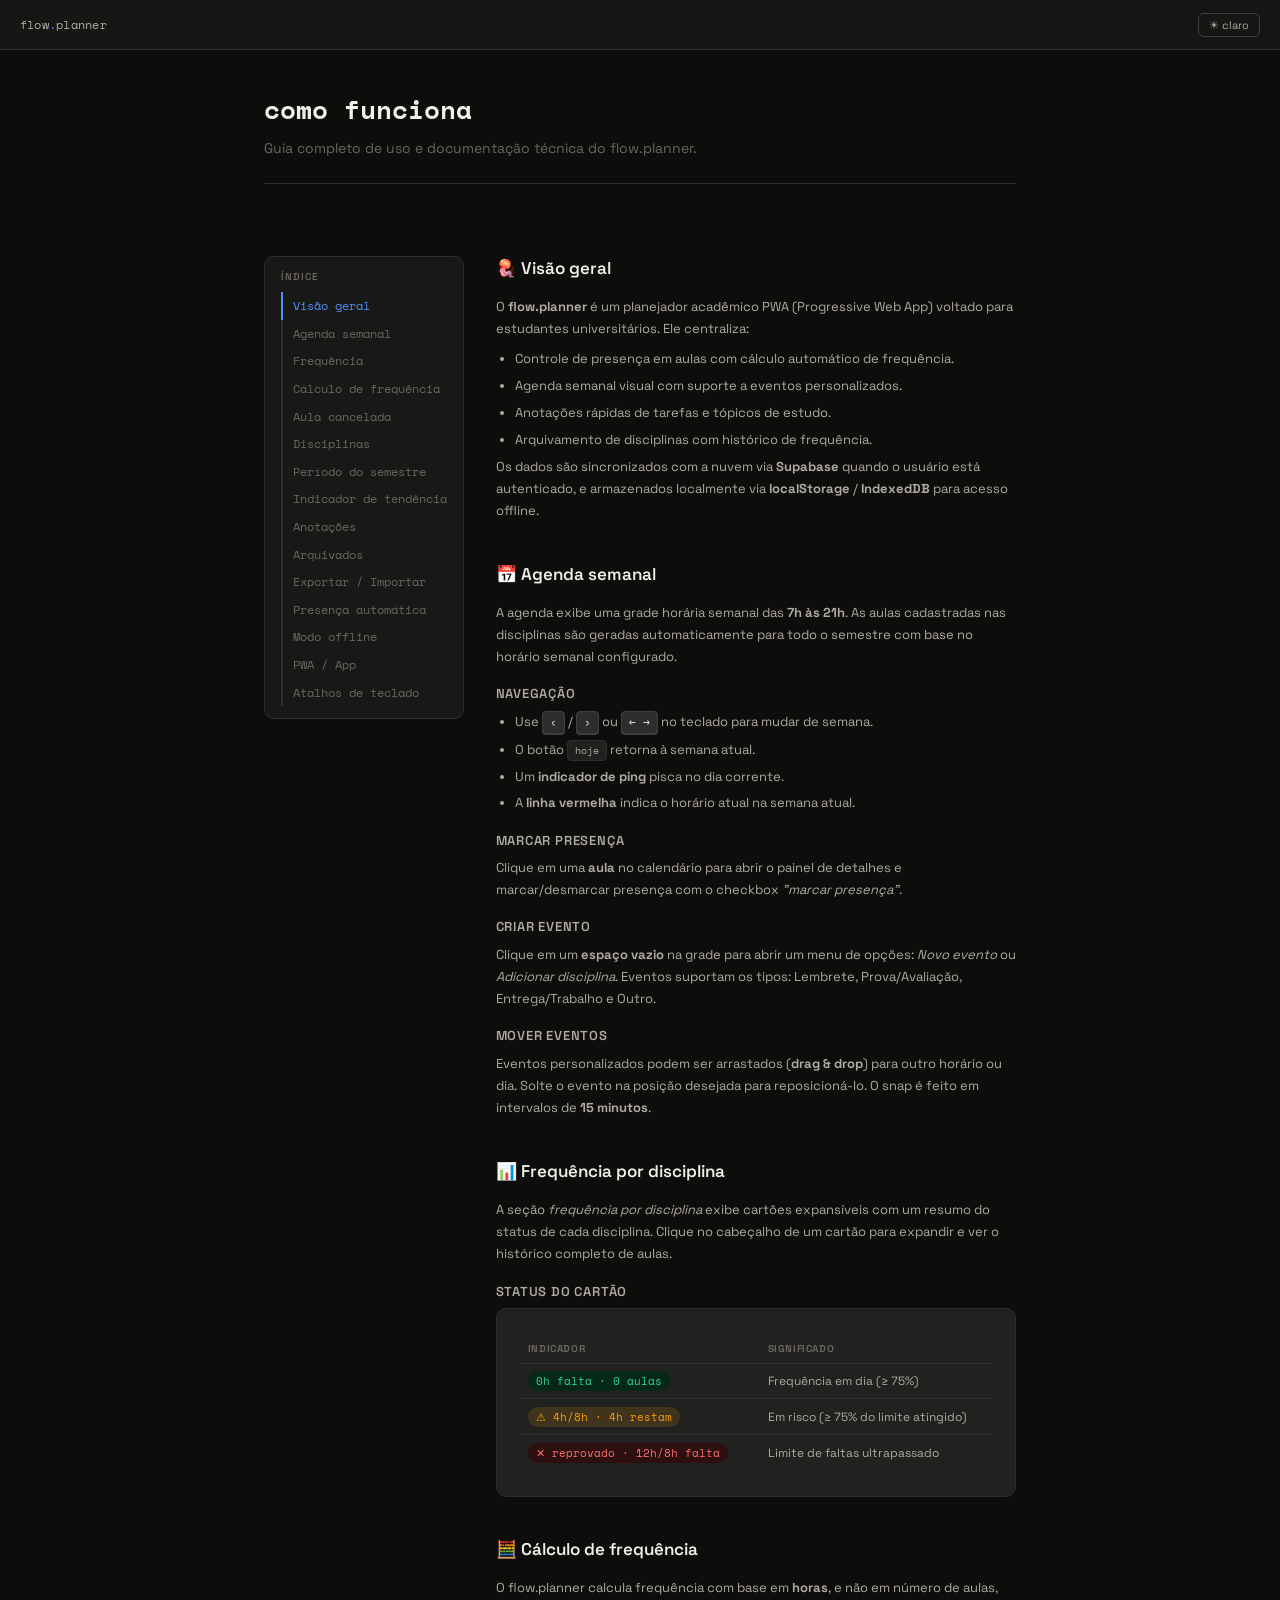
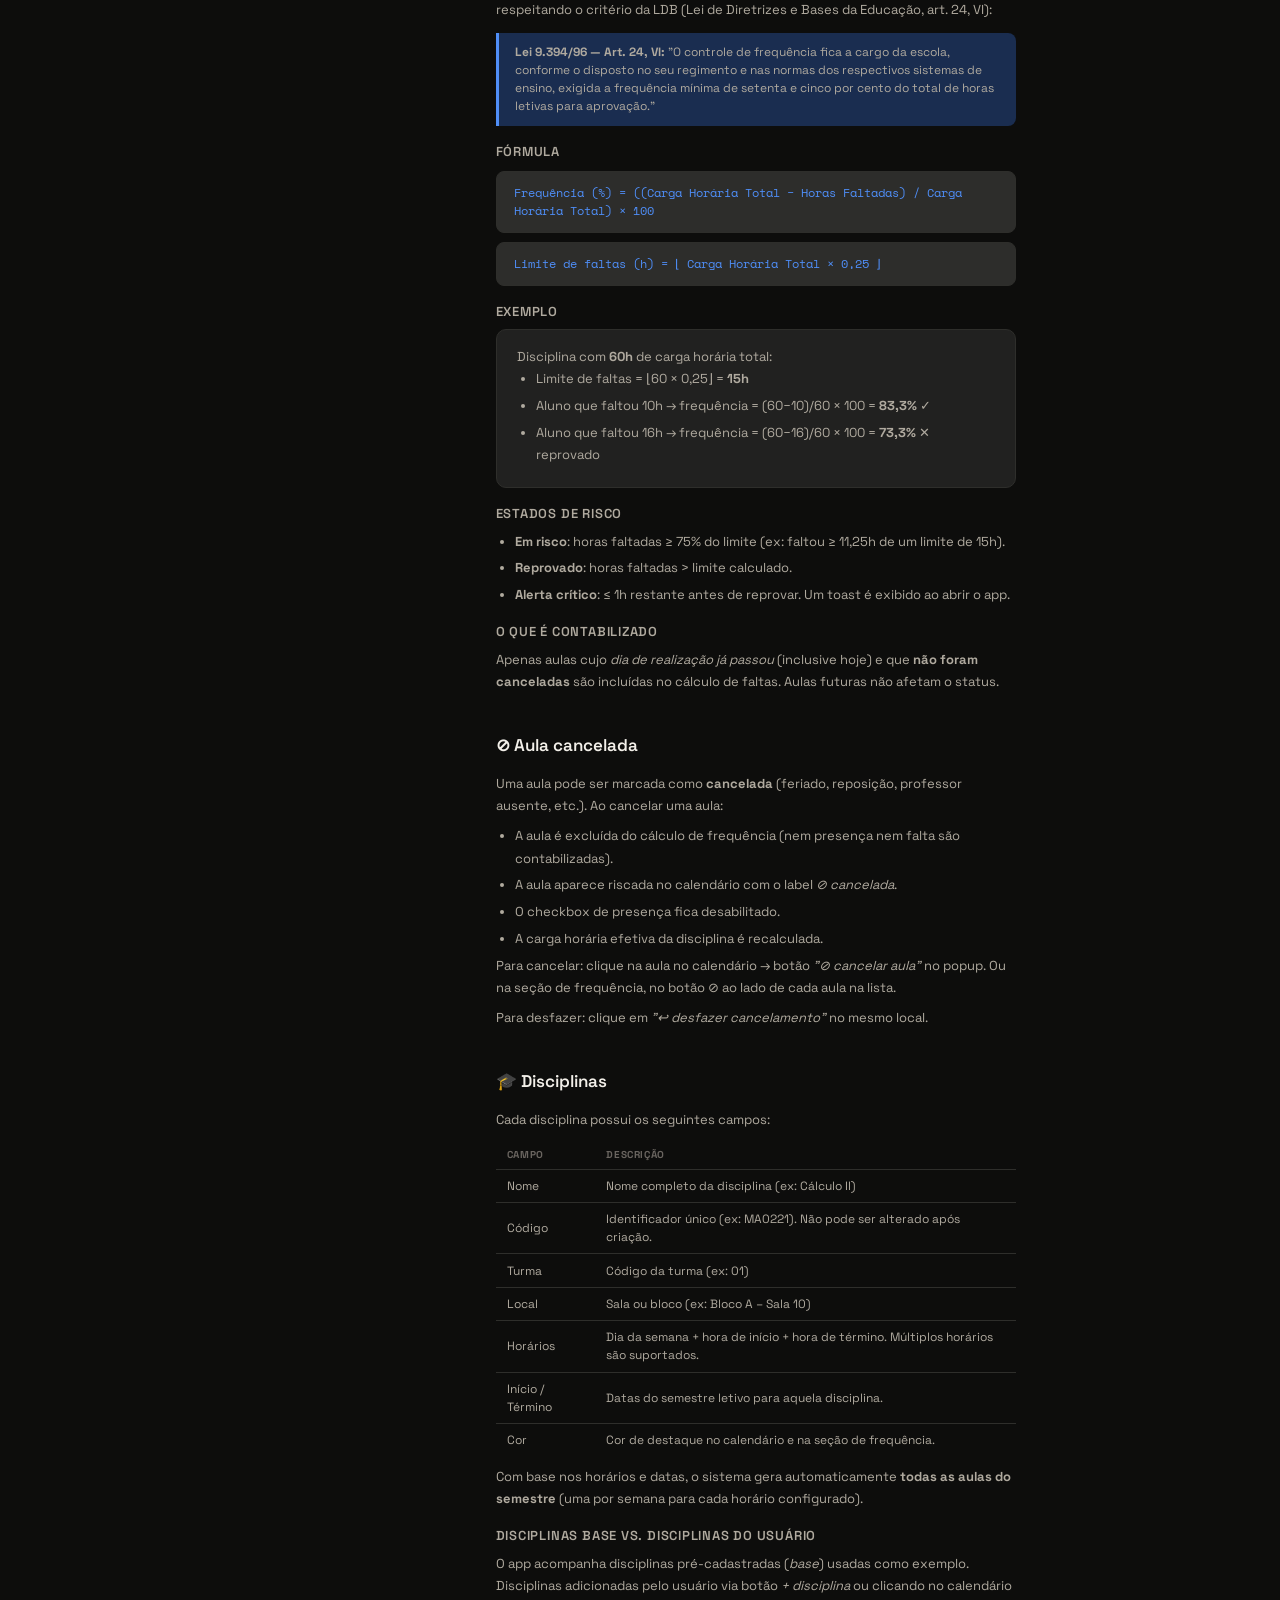
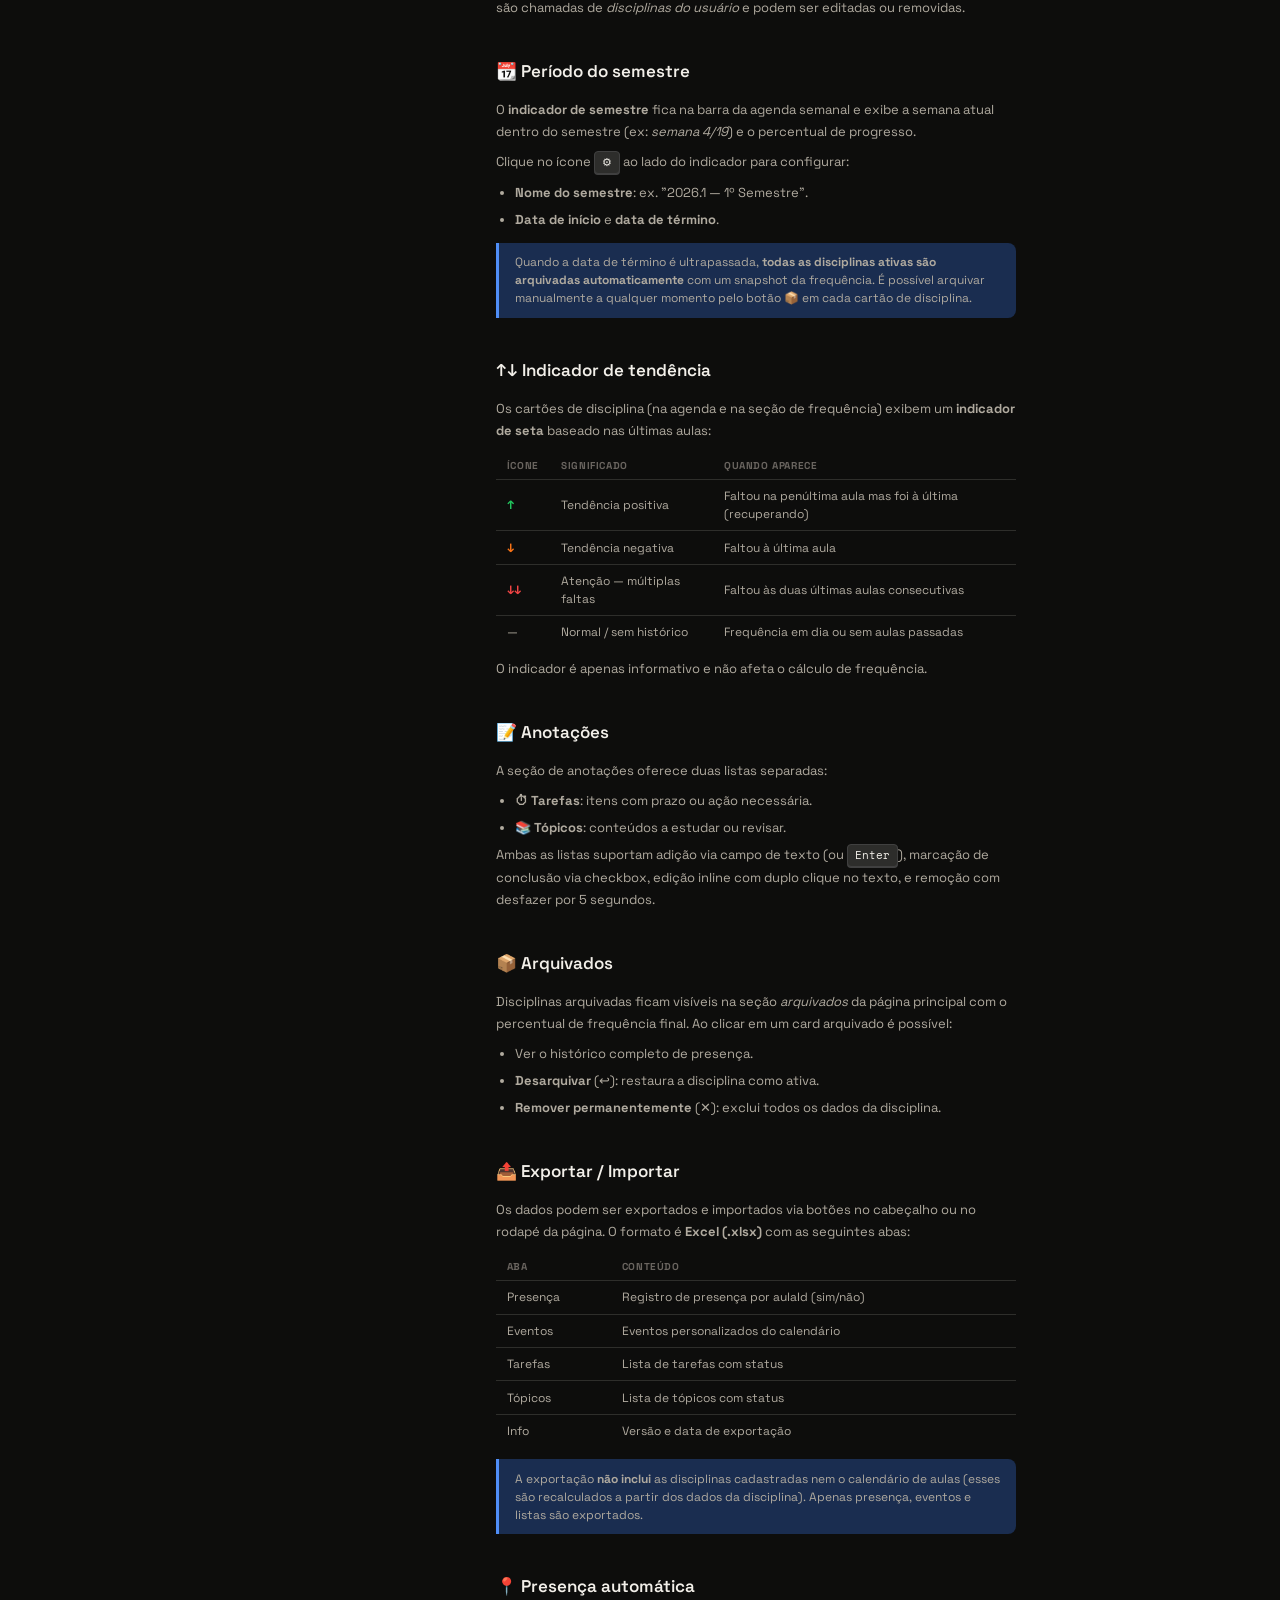
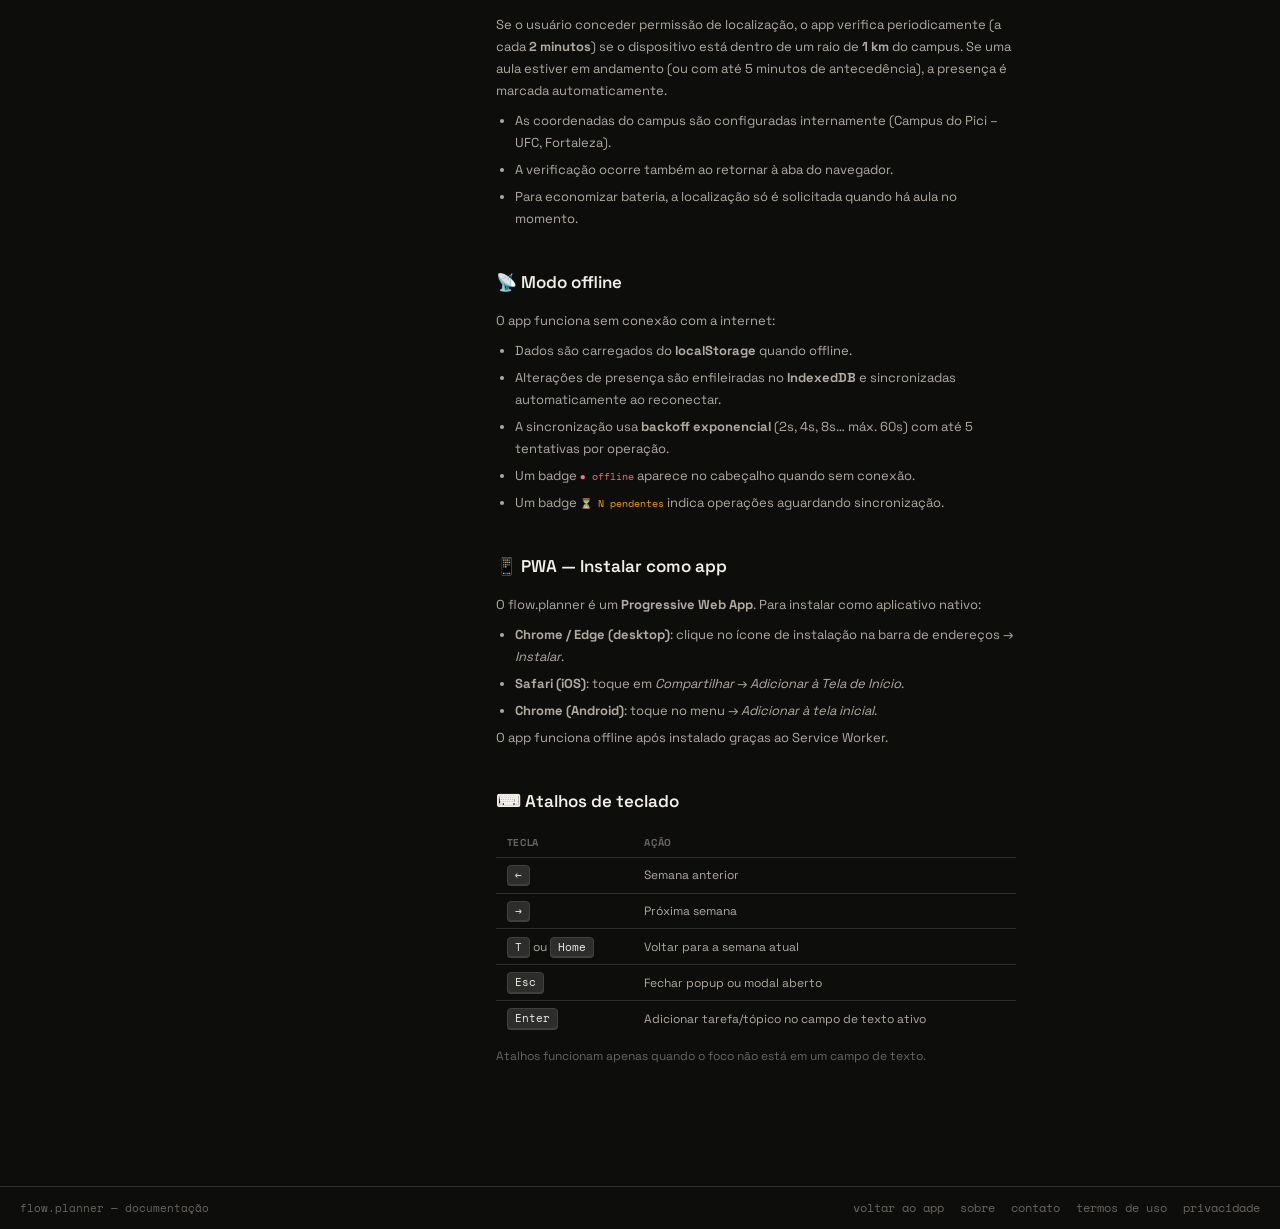
==== como-funciona.html @ 017809e6 "Implement items 1-11: deprecation fix, semester config, xlsx export, trend arrows, tooltips, smooth " ====
<!DOCTYPE html>
<html lang="pt-BR">
<head>
<meta charset="UTF-8">
<meta name="viewport" content="width=device-width, initial-scale=1.0">
<title>Como Funciona — flow.planner</title>
<link rel="icon" href="favicon.svg" type="image/svg+xml">
<link rel="icon" href="favicon.ico" type="image/x-icon">
<link rel="preconnect" href="https://fonts.googleapis.com">
<link rel="preconnect" href="https://fonts.gstatic.com" crossorigin>
<link href="https://fonts.googleapis.com/css2?family=Space+Grotesk:wght@300;400;500;600&family=Space+Mono:wght@400;700&display=swap" rel="stylesheet">
<link rel="stylesheet" href="style.css">
<style>
.doc-nav { position: sticky; top: 60px; background: var(--surface); border: 1px solid var(--border); border-radius: var(--r); padding: .75rem 1rem; font-size: 12px; min-width: 180px; height: fit-content; }
.doc-nav a { display: block; color: var(--text3); text-decoration: none; font-family: var(--mono); padding: .3rem 0; border-left: 2px solid var(--border); padding-left: .6rem; transition: color .15s, border-color .15s; }
.doc-nav a:hover, .doc-nav a.active { color: var(--accent); border-left-color: var(--accent); }
.doc-layout { display: flex; gap: 2rem; align-items: flex-start; }
.doc-content { flex: 1; min-width: 0; }
.doc-section { margin-bottom: 2.5rem; scroll-margin-top: 70px; }
.doc-section h2 { font-size: 17px; font-weight: 600; margin-bottom: .9rem; color: var(--text); display: flex; align-items: center; gap: .5rem; }
.doc-section h3 { font-size: 13px; font-weight: 600; margin: 1rem 0 .45rem; color: var(--text2); text-transform: uppercase; letter-spacing: .06em; }
.doc-section p, .doc-section li { font-size: 13px; color: var(--text2); line-height: 1.7; margin-bottom: .5rem; }
.doc-section ul, .doc-section ol { padding-left: 1.2rem; }
.doc-section li { margin-bottom: .3rem; }
.doc-card { background: var(--surface2); border: 1px solid var(--border); border-radius: var(--r); padding: 1rem 1.25rem; margin-bottom: 1rem; }
.doc-card p { margin-bottom: 0; }
.formula-box { background: var(--surface3); border: 1px solid var(--border); border-radius: 8px; padding: .75rem 1.1rem; font-family: var(--mono); font-size: 12px; color: var(--accent); margin: .6rem 0; }
.badge-ex { display: inline-flex; align-items: center; gap: .3rem; padding: 2px 8px; border-radius: 20px; font-family: var(--mono); font-size: 11px; font-weight: 500; }
.badge-safe   { background: var(--okb);   color: var(--ok); }
.badge-warn   { background: color-mix(in srgb, #f59e0b 15%, transparent); color: #f59e0b; }
.badge-danger { background: var(--warnb); color: var(--warn); }
.tag { display: inline-block; background: var(--surface2); border: 1px solid var(--border); border-radius: 4px; padding: 1px 7px; font-family: var(--mono); font-size: 10px; color: var(--text2); }
.kbd { display: inline-block; background: var(--surface3); border: 1px solid var(--border2); border-radius: 4px; padding: 1px 7px; font-family: var(--mono); font-size: 11px; color: var(--text); box-shadow: 0 1px 0 var(--border2); }
table.doc-table { width: 100%; border-collapse: collapse; font-size: 12px; margin: .6rem 0; }
.doc-table th { text-align: left; padding: .4rem .7rem; font-size: 10px; text-transform: uppercase; letter-spacing: .06em; color: var(--text3); border-bottom: 1px solid var(--border); }
.doc-table td { padding: .45rem .7rem; border-bottom: 1px solid var(--border); color: var(--text2); }
.doc-table tr:last-child td { border-bottom: none; }
.note-box { background: var(--accent-bg); border-left: 3px solid var(--accent); border-radius: 0 8px 8px 0; padding: .65rem 1rem; margin: .75rem 0; font-size: 12px; color: var(--text2); }
@media (max-width: 720px) { .doc-layout { flex-direction: column; } .doc-nav { position: static; width: 100%; } }
</style>
</head>
<body>
<header>
  <div style="display:flex;align-items:center">
    <a href="index.html" style="text-decoration:none"><span class="logo">flow<b>.</b>planner</span></a>
  </div>
  <div class="hright">
    <button class="hbtn" id="btnDark">☀ claro</button>
  </div>
</header>

<main class="page-wrap">
  <div class="page-hero">
    <h1>como funciona</h1>
    <p>Guia completo de uso e documentação técnica do flow.planner.</p>
  </div>

  <div class="doc-layout">
    <!-- Índice lateral -->
    <nav class="doc-nav">
      <div style="font-size:10px;text-transform:uppercase;letter-spacing:.1em;color:var(--text3);margin-bottom:.5rem;font-weight:600">Índice</div>
      <a href="#visao-geral">Visão geral</a>
      <a href="#agenda">Agenda semanal</a>
      <a href="#frequencia">Frequência</a>
      <a href="#calculo">Cálculo de frequência</a>
      <a href="#aula-cancelada">Aula cancelada</a>
      <a href="#disciplinas">Disciplinas</a>
      <a href="#semestre">Período do semestre</a>
      <a href="#tendencia">Indicador de tendência</a>
      <a href="#anotacoes">Anotações</a>
      <a href="#arquivos">Arquivados</a>
      <a href="#exportar">Exportar / Importar</a>
      <a href="#geolocalizacao">Presença automática</a>
      <a href="#offline">Modo offline</a>
      <a href="#pwa">PWA / App</a>
      <a href="#atalhos">Atalhos de teclado</a>
    </nav>

    <div class="doc-content">
      <!-- Visão geral -->
      <div class="doc-section" id="visao-geral">
        <h2>🪼 Visão geral</h2>
        <p>O <strong>flow.planner</strong> é um planejador acadêmico PWA (Progressive Web App) voltado para estudantes universitários. Ele centraliza:</p>
        <ul>
          <li>Controle de presença em aulas com cálculo automático de frequência.</li>
          <li>Agenda semanal visual com suporte a eventos personalizados.</li>
          <li>Anotações rápidas de tarefas e tópicos de estudo.</li>
          <li>Arquivamento de disciplinas com histórico de frequência.</li>
        </ul>
        <p>Os dados são sincronizados com a nuvem via <strong>Supabase</strong> quando o usuário está autenticado, e armazenados localmente via <strong>localStorage</strong> / <strong>IndexedDB</strong> para acesso offline.</p>
      </div>

      <!-- Agenda semanal -->
      <div class="doc-section" id="agenda">
        <h2>📅 Agenda semanal</h2>
        <p>A agenda exibe uma grade horária semanal das <strong>7h às 21h</strong>. As aulas cadastradas nas disciplinas são geradas automaticamente para todo o semestre com base no horário semanal configurado.</p>

        <h3>Navegação</h3>
        <ul>
          <li>Use <span class="kbd">‹</span> / <span class="kbd">›</span> ou <span class="kbd">← →</span> no teclado para mudar de semana.</li>
          <li>O botão <span class="tag">hoje</span> retorna à semana atual.</li>
          <li>Um <strong>indicador de ping</strong> pisca no dia corrente.</li>
          <li>A <strong>linha vermelha</strong> indica o horário atual na semana atual.</li>
        </ul>

        <h3>Marcar presença</h3>
        <p>Clique em uma <strong>aula</strong> no calendário para abrir o painel de detalhes e marcar/desmarcar presença com o checkbox <em>"marcar presença"</em>.</p>

        <h3>Criar evento</h3>
        <p>Clique em um <strong>espaço vazio</strong> na grade para abrir um menu de opções: <em>Novo evento</em> ou <em>Adicionar disciplina</em>. Eventos suportam os tipos: Lembrete, Prova/Avaliação, Entrega/Trabalho e Outro.</p>

        <h3>Mover eventos</h3>
        <p>Eventos personalizados podem ser arrastados (<strong>drag & drop</strong>) para outro horário ou dia. Solte o evento na posição desejada para reposicioná-lo. O snap é feito em intervalos de <strong>15 minutos</strong>.</p>
      </div>

      <!-- Frequência -->
      <div class="doc-section" id="frequencia">
        <h2>📊 Frequência por disciplina</h2>
        <p>A seção <em>frequência por disciplina</em> exibe cartões expansíveis com um resumo do status de cada disciplina. Clique no cabeçalho de um cartão para expandir e ver o histórico completo de aulas.</p>

        <h3>Status do cartão</h3>
        <div class="doc-card">
          <table class="doc-table">
            <tr><th>Indicador</th><th>Significado</th></tr>
            <tr><td><span class="badge-ex badge-safe">0h falta · 0 aulas</span></td><td>Frequência em dia (≥ 75%)</td></tr>
            <tr><td><span class="badge-ex badge-warn">⚠ 4h/8h · 4h restam</span></td><td>Em risco (≥ 75% do limite atingido)</td></tr>
            <tr><td><span class="badge-ex badge-danger">✕ reprovado · 12h/8h falta</span></td><td>Limite de faltas ultrapassado</td></tr>
          </table>
        </div>
      </div>

      <!-- Cálculo de frequência -->
      <div class="doc-section" id="calculo">
        <h2>🧮 Cálculo de frequência</h2>
        <p>O flow.planner calcula frequência com base em <strong>horas</strong>, e não em número de aulas, respeitando o critério da LDB (Lei de Diretrizes e Bases da Educação, art. 24, VI):</p>

        <div class="note-box">
          <strong>Lei 9.394/96 — Art. 24, VI:</strong> "O controle de frequência fica a cargo da escola, conforme o disposto no seu regimento e nas normas dos respectivos sistemas de ensino, exigida a frequência mínima de setenta e cinco por cento do total de horas letivas para aprovação."
        </div>

        <h3>Fórmula</h3>
        <div class="formula-box">
          Frequência (%) = ((Carga Horária Total − Horas Faltadas) / Carga Horária Total) × 100
        </div>
        <div class="formula-box">
          Limite de faltas (h) = ⌊ Carga Horária Total × 0,25 ⌋
        </div>

        <h3>Exemplo</h3>
        <div class="doc-card">
          <p>Disciplina com <strong>60h</strong> de carga horária total:</p>
          <ul>
            <li>Limite de faltas = ⌊60 × 0,25⌋ = <strong>15h</strong></li>
            <li>Aluno que faltou 10h → frequência = (60−10)/60 × 100 = <strong>83,3%</strong> ✓</li>
            <li>Aluno que faltou 16h → frequência = (60−16)/60 × 100 = <strong>73,3%</strong> ✕ reprovado</li>
          </ul>
        </div>

        <h3>Estados de risco</h3>
        <ul>
          <li><strong>Em risco</strong>: horas faltadas ≥ 75% do limite (ex: faltou ≥ 11,25h de um limite de 15h).</li>
          <li><strong>Reprovado</strong>: horas faltadas > limite calculado.</li>
          <li><strong>Alerta crítico</strong>: ≤ 1h restante antes de reprovar. Um toast é exibido ao abrir o app.</li>
        </ul>

        <h3>O que é contabilizado</h3>
        <p>Apenas aulas cujo <em>dia de realização já passou</em> (inclusive hoje) e que <strong>não foram canceladas</strong> são incluídas no cálculo de faltas. Aulas futuras não afetam o status.</p>
      </div>

      <!-- Aula cancelada -->
      <div class="doc-section" id="aula-cancelada">
        <h2>⊘ Aula cancelada</h2>
        <p>Uma aula pode ser marcada como <strong>cancelada</strong> (feriado, reposição, professor ausente, etc.). Ao cancelar uma aula:</p>
        <ul>
          <li>A aula é excluída do cálculo de frequência (nem presença nem falta são contabilizadas).</li>
          <li>A aula aparece riscada no calendário com o label <em>⊘ cancelada</em>.</li>
          <li>O checkbox de presença fica desabilitado.</li>
          <li>A carga horária efetiva da disciplina é recalculada.</li>
        </ul>
        <p>Para cancelar: clique na aula no calendário → botão <em>"⊘ cancelar aula"</em> no popup. Ou na seção de frequência, no botão ⊘ ao lado de cada aula na lista.</p>
        <p>Para desfazer: clique em <em>"↩ desfazer cancelamento"</em> no mesmo local.</p>
      </div>

      <!-- Disciplinas -->
      <div class="doc-section" id="disciplinas">
        <h2>🎓 Disciplinas</h2>
        <p>Cada disciplina possui os seguintes campos:</p>
        <table class="doc-table">
          <tr><th>Campo</th><th>Descrição</th></tr>
          <tr><td>Nome</td><td>Nome completo da disciplina (ex: Cálculo II)</td></tr>
          <tr><td>Código</td><td>Identificador único (ex: MA0221). Não pode ser alterado após criação.</td></tr>
          <tr><td>Turma</td><td>Código da turma (ex: 01)</td></tr>
          <tr><td>Local</td><td>Sala ou bloco (ex: Bloco A – Sala 10)</td></tr>
          <tr><td>Horários</td><td>Dia da semana + hora de início + hora de término. Múltiplos horários são suportados.</td></tr>
          <tr><td>Início / Término</td><td>Datas do semestre letivo para aquela disciplina.</td></tr>
          <tr><td>Cor</td><td>Cor de destaque no calendário e na seção de frequência.</td></tr>
        </table>
        <p>Com base nos horários e datas, o sistema gera automaticamente <strong>todas as aulas do semestre</strong> (uma por semana para cada horário configurado).</p>

        <h3>Disciplinas base vs. disciplinas do usuário</h3>
        <p>O app acompanha disciplinas pré-cadastradas (<em>base</em>) usadas como exemplo. Disciplinas adicionadas pelo usuário via botão <em>+ disciplina</em> ou clicando no calendário são chamadas de <em>disciplinas do usuário</em> e podem ser editadas ou removidas.</p>
      </div>

      <!-- Semestre -->
      <div class="doc-section" id="semestre">
        <h2>📆 Período do semestre</h2>
        <p>O <strong>indicador de semestre</strong> fica na barra da agenda semanal e exibe a semana atual dentro do semestre (ex: <em>semana 4/19</em>) e o percentual de progresso.</p>
        <p>Clique no ícone <span class="kbd">⚙</span> ao lado do indicador para configurar:</p>
        <ul>
          <li><strong>Nome do semestre</strong>: ex. "2026.1 — 1º Semestre".</li>
          <li><strong>Data de início</strong> e <strong>data de término</strong>.</li>
        </ul>
        <div class="note-box">
          Quando a data de término é ultrapassada, <strong>todas as disciplinas ativas são arquivadas automaticamente</strong> com um snapshot da frequência. É possível arquivar manualmente a qualquer momento pelo botão 📦 em cada cartão de disciplina.
        </div>
      </div>

      <!-- Tendência -->
      <div class="doc-section" id="tendencia">
        <h2>↑↓ Indicador de tendência</h2>
        <p>Os cartões de disciplina (na agenda e na seção de frequência) exibem um <strong>indicador de seta</strong> baseado nas últimas aulas:</p>
        <table class="doc-table">
          <tr><th>Ícone</th><th>Significado</th><th>Quando aparece</th></tr>
          <tr><td><span style="color:#22c55e;font-weight:bold">↑</span></td><td>Tendência positiva</td><td>Faltou na penúltima aula mas foi à última (recuperando)</td></tr>
          <tr><td><span style="color:#f97316;font-weight:bold">↓</span></td><td>Tendência negativa</td><td>Faltou à última aula</td></tr>
          <tr><td><span style="color:#ef4444;font-weight:bold">↓↓</span></td><td>Atenção — múltiplas faltas</td><td>Faltou às duas últimas aulas consecutivas</td></tr>
          <tr><td>—</td><td>Normal / sem histórico</td><td>Frequência em dia ou sem aulas passadas</td></tr>
        </table>
        <p>O indicador é apenas informativo e não afeta o cálculo de frequência.</p>
      </div>

      <!-- Anotações -->
      <div class="doc-section" id="anotacoes">
        <h2>📝 Anotações</h2>
        <p>A seção de anotações oferece duas listas separadas:</p>
        <ul>
          <li><strong>⏱ Tarefas</strong>: itens com prazo ou ação necessária.</li>
          <li><strong>📚 Tópicos</strong>: conteúdos a estudar ou revisar.</li>
        </ul>
        <p>Ambas as listas suportam adição via campo de texto (ou <span class="kbd">Enter</span>), marcação de conclusão via checkbox, edição inline com duplo clique no texto, e remoção com desfazer por 5 segundos.</p>
      </div>

      <!-- Arquivados -->
      <div class="doc-section" id="arquivos">
        <h2>📦 Arquivados</h2>
        <p>Disciplinas arquivadas ficam visíveis na seção <em>arquivados</em> da página principal com o percentual de frequência final. Ao clicar em um card arquivado é possível:</p>
        <ul>
          <li>Ver o histórico completo de presença.</li>
          <li><strong>Desarquivar</strong> (↩): restaura a disciplina como ativa.</li>
          <li><strong>Remover permanentemente</strong> (✕): exclui todos os dados da disciplina.</li>
        </ul>
      </div>

      <!-- Exportar / Importar -->
      <div class="doc-section" id="exportar">
        <h2>📤 Exportar / Importar</h2>
        <p>Os dados podem ser exportados e importados via botões no cabeçalho ou no rodapé da página. O formato é <strong>Excel (.xlsx)</strong> com as seguintes abas:</p>
        <table class="doc-table">
          <tr><th>Aba</th><th>Conteúdo</th></tr>
          <tr><td>Presença</td><td>Registro de presença por aulaId (sim/não)</td></tr>
          <tr><td>Eventos</td><td>Eventos personalizados do calendário</td></tr>
          <tr><td>Tarefas</td><td>Lista de tarefas com status</td></tr>
          <tr><td>Tópicos</td><td>Lista de tópicos com status</td></tr>
          <tr><td>Info</td><td>Versão e data de exportação</td></tr>
        </table>
        <div class="note-box">
          A exportação <strong>não inclui</strong> as disciplinas cadastradas nem o calendário de aulas (esses são recalculados a partir dos dados da disciplina). Apenas presença, eventos e listas são exportados.
        </div>
      </div>

      <!-- Geolocalização -->
      <div class="doc-section" id="geolocalizacao">
        <h2>📍 Presença automática</h2>
        <p>Se o usuário conceder permissão de localização, o app verifica periodicamente (a cada <strong>2 minutos</strong>) se o dispositivo está dentro de um raio de <strong>1 km</strong> do campus. Se uma aula estiver em andamento (ou com até 5 minutos de antecedência), a presença é marcada automaticamente.</p>
        <ul>
          <li>As coordenadas do campus são configuradas internamente (Campus do Pici – UFC, Fortaleza).</li>
          <li>A verificação ocorre também ao retornar à aba do navegador.</li>
          <li>Para economizar bateria, a localização só é solicitada quando há aula no momento.</li>
        </ul>
      </div>

      <!-- Offline -->
      <div class="doc-section" id="offline">
        <h2>📡 Modo offline</h2>
        <p>O app funciona sem conexão com a internet:</p>
        <ul>
          <li>Dados são carregados do <strong>localStorage</strong> quando offline.</li>
          <li>Alterações de presença são enfileiradas no <strong>IndexedDB</strong> e sincronizadas automaticamente ao reconectar.</li>
          <li>A sincronização usa <strong>backoff exponencial</strong> (2s, 4s, 8s… máx. 60s) com até 5 tentativas por operação.</li>
          <li>Um badge <span style="font-family:var(--mono);font-size:10px;color:var(--warn)">● offline</span> aparece no cabeçalho quando sem conexão.</li>
          <li>Um badge <span style="font-family:var(--mono);font-size:10px;color:#f59e0b">⏳ N pendentes</span> indica operações aguardando sincronização.</li>
        </ul>
      </div>

      <!-- PWA -->
      <div class="doc-section" id="pwa">
        <h2>📱 PWA — Instalar como app</h2>
        <p>O flow.planner é um <strong>Progressive Web App</strong>. Para instalar como aplicativo nativo:</p>
        <ul>
          <li><strong>Chrome / Edge (desktop)</strong>: clique no ícone de instalação na barra de endereços → <em>Instalar</em>.</li>
          <li><strong>Safari (iOS)</strong>: toque em <em>Compartilhar</em> → <em>Adicionar à Tela de Início</em>.</li>
          <li><strong>Chrome (Android)</strong>: toque no menu → <em>Adicionar à tela inicial</em>.</li>
        </ul>
        <p>O app funciona offline após instalado graças ao Service Worker.</p>
      </div>

      <!-- Atalhos -->
      <div class="doc-section" id="atalhos">
        <h2>⌨ Atalhos de teclado</h2>
        <table class="doc-table">
          <tr><th>Tecla</th><th>Ação</th></tr>
          <tr><td><span class="kbd">←</span></td><td>Semana anterior</td></tr>
          <tr><td><span class="kbd">→</span></td><td>Próxima semana</td></tr>
          <tr><td><span class="kbd">T</span> ou <span class="kbd">Home</span></td><td>Voltar para a semana atual</td></tr>
          <tr><td><span class="kbd">Esc</span></td><td>Fechar popup ou modal aberto</td></tr>
          <tr><td><span class="kbd">Enter</span></td><td>Adicionar tarefa/tópico no campo de texto ativo</td></tr>
        </table>
        <p style="margin-top:.5rem;font-size:12px;color:var(--text3)">Atalhos funcionam apenas quando o foco não está em um campo de texto.</p>
      </div>
    </div><!-- /doc-content -->
  </div><!-- /doc-layout -->
</main>

<footer>
  <span class="finfo">flow.planner — documentação</span>
  <nav class="fnav">
    <a href="index.html">voltar ao app</a>
    <a href="sobre.html">sobre</a>
    <a href="contato.html">contato</a>
    <a href="termos.html">termos de uso</a>
    <a href="privacidade.html">privacidade</a>
  </nav>
</footer>

<script>
(function() {
  const sd = localStorage.getItem('v3_dark');
  const isDark = sd !== null ? sd === 'true' : true;
  if (isDark) { document.body.classList.add('dark'); document.getElementById('btnDark').textContent = '☀ claro'; }
  document.getElementById('btnDark').addEventListener('click', () => {
    const dark = document.body.classList.toggle('dark');
    document.getElementById('btnDark').textContent = dark ? '☀ claro' : '🌙 escuro';
    localStorage.setItem('v3_dark', dark);
  });

  // Highlight active nav item on scroll
  const sections = document.querySelectorAll('.doc-section[id]');
  const navLinks = document.querySelectorAll('.doc-nav a');
  const observer = new IntersectionObserver(entries => {
    entries.forEach(e => {
      if (e.isIntersecting) {
        navLinks.forEach(a => a.classList.toggle('active', a.getAttribute('href') === '#' + e.target.id));
      }
    });
  }, { rootMargin: '-60px 0px -70% 0px', threshold: 0 });
  sections.forEach(s => observer.observe(s));
})();
</script>
</body>
</html>
---- style.css ----
:root {
  --bg:#f5f4f1; --surface:#fff; --surface2:#f0ede8; --surface3:#e8e4dd;
  --text:#181816; --text2:#5a5652; --text3:#9a9690;
  --border:#dedad4; --border2:#c8c4bc;
  --accent:#2563eb; --accent-bg:#eff6ff; --accent2:#1d4ed8;
  --mono:'Space Mono',monospace; --sans:'Space Grotesk',sans-serif;
  --r:10px; --sh:0 1px 2px rgba(0,0,0,.06),0 3px 10px rgba(0,0,0,.05);
  --c1:#d97706; --c1b:#fef3c7; --c1d:#92400e;
  --c2:#2563eb; --c2b:#dbeafe; --c2d:#1e3a8a;
  --c3:#7c3aed; --c3b:#ede9fe; --c3d:#4c1d95;
  --c4:#059669; --c4b:#d1fae5; --c4d:#064e3b;
  --ev:#6366f1; --evb:#e0e7ff;
  --warn:#dc2626; --warnb:#fee2e2; --ok:#059669; --okb:#d1fae5;
}
body.dark {
  /* Superfícies mais contrastantes entre si */
  --bg:#0d0d0c;
  --surface:#181816;
  --surface2:#212120;
  --surface3:#2d2d2b;
  /* Texto com hierarquia clara */
  --text:#f2efe9;
  --text2:#b0aa9f;
  --text3:#6a6560;
  /* Bordas visíveis mas sutis */
  --border:#2e2e2b;
  --border2:#404040;
  /* Accent mais brilhante para dark */
  --accent:#4f8ef7;
  --accent-bg:#1a2d50;
  --accent2:#7ab0ff;
  /* Cores das disciplinas: mais saturadas no dark */
  --c1:#f59e0b; --c1b:#2d1f05;
  --c2:#3b82f6; --c2b:#0f1f3d;
  --c3:#a78bfa; --c3b:#1e1040;
  --c4:#34d399; --c4b:#062818;
  --ev:#818cf8; --evb:#1e1f40;
  --warn:#f87171; --warnb:#2d0f0f;
  --ok:#34d399; --okb:#062818;
}

/* Ping pulsante para o dia atual */
@keyframes ping {
  0%   { transform: scale(1);   opacity: 1; }
  70%  { transform: scale(2.2); opacity: 0; }
  100% { transform: scale(2.2); opacity: 0; }
}
@keyframes ping-inner {
  0%, 100% { opacity: 1; }
  50%       { opacity: .7; }
}
.today-ping {
  position: relative; display: inline-flex; align-items: center; justify-content: center;
}
.today-ping::before {
  content: '';
  position: absolute;
  width: 8px; height: 8px;
  border-radius: 50%;
  background: var(--warn);
  top: -3px; right: -3px;
  animation: ping 1.8s cubic-bezier(0,0,.2,1) infinite;
}
.today-ping::after {
  content: '';
  position: absolute;
  width: 8px; height: 8px;
  border-radius: 50%;
  background: var(--warn);
  top: -3px; right: -3px;
  animation: ping-inner 1.8s ease-in-out infinite;
}
/* Coluna do dia atual tem fundo levemente destacado */
.cal-dcol.is-today-col { background: color-mix(in srgb, var(--accent) 4%, transparent); }
body.dark .cal-dcol.is-today-col { background: color-mix(in srgb, var(--accent) 6%, transparent); }
*, *::before, *::after { box-sizing: border-box; margin: 0; padding: 0; }
html { scroll-behavior: smooth; }
body {
  font-family: var(--sans); background: var(--bg); color: var(--text);
  font-size: 14px; line-height: 1.5; min-height: 100vh;
  display: flex; flex-direction: column; transition: background .2s, color .2s;
}
::-webkit-scrollbar { width: 5px; height: 5px; }
::-webkit-scrollbar-thumb { background: var(--border2); border-radius: 3px; }

/* ─ HEADER ─ */
header {
  position: sticky; top: 0; z-index: 200;
  height: 50px; padding: 0 1.25rem;
  display: flex; align-items: center; justify-content: space-between;
  background: color-mix(in srgb, var(--surface) 88%, transparent);
  border-bottom: 1px solid var(--border);
  backdrop-filter: blur(12px);
}
.logo { font-family: var(--mono); font-size: 12px; color: var(--text2); letter-spacing: .02em; }
.logo b { color: var(--accent); font-weight: 500; }
.clock { font-family: var(--mono); font-size: 11px; color: var(--text3);
  padding: 2px 9px; background: var(--surface2); border: 1px solid var(--border);
  border-radius: 20px; margin-left: .6rem; letter-spacing: .04em; }
.hright { display: flex; gap: .35rem; align-items: center; }
.hbtn {
  background: none; border: 1px solid var(--border); border-radius: 6px;
  padding: 4px 10px; font-size: 11px; color: var(--text2); cursor: pointer;
  font-family: var(--sans); transition: all .15s; white-space: nowrap;
  display: flex; align-items: center; gap: 4px;
}
.hbtn:hover { background: var(--surface2); color: var(--text); border-color: var(--border2); }
body.dark .hbtn { border-color: var(--border2); color: var(--text2); }
body.dark .hbtn:hover { background: var(--surface3); color: var(--text); }

/* ─ MAIN ─ */
main { flex: 1; max-width: 1100px; width: 100%; margin: 0 auto; padding: 1.25rem 1.25rem 3rem; display: flex; flex-direction: column; gap: 2rem; }

/* ─ SECTION TITLE ─ */
.st { font-size: 10px; font-weight: 600; text-transform: uppercase; letter-spacing: .12em; color: var(--text3); display: flex; align-items: center; gap: .5rem; margin-bottom: .75rem; }
.st::after { content: ''; flex: 1; height: 1px; background: var(--border); }

/* ─ WEEK NAV ─ */
.wknav { display: flex; align-items: center; gap: .4rem; margin-bottom: .75rem; flex-wrap: wrap; }
.wklabel { font-family: var(--mono); font-size: 11px; color: var(--text2); background: var(--surface2); border: 1px solid var(--border); padding: 3px 10px; border-radius: 20px; }
.warr { background: var(--surface); border: 1px solid var(--border); border-radius: 6px; width: 26px; height: 26px; cursor: pointer; display: flex; align-items: center; justify-content: center; font-size: 14px; color: var(--text2); transition: all .15s; }
.warr:hover { background: var(--surface2); }
.btn-today { background: var(--accent-bg); border: 1px solid var(--accent); color: var(--accent); padding: 3px 10px; border-radius: 6px; font-size: 11px; cursor: pointer; font-family: var(--sans); transition: all .15s; }
.btn-today:hover { background: var(--accent); color: #fff; }
.semprog { margin-left: auto; display: flex; align-items: center; gap: .4rem; font-family: var(--mono); font-size: 10px; color: var(--text3); }
.sembar { width: 60px; height: 3px; background: var(--border); border-radius: 2px; overflow: hidden; }
.semfill { height: 100%; background: var(--accent); border-radius: 2px; transition: width .5s; }

/* ─ CALENDAR ─ */
.cal-wrap { background: var(--surface); border: 1px solid var(--border); border-radius: var(--r); overflow: hidden; box-shadow: var(--sh); }
.cal-scroll { overflow-x: auto; overflow-y: auto; max-height: 520px; }
.cal-inner { min-width: 700px; }

/* Grid: col 0 = time gutter (52px), cols 1-7 = days */
.cal-head, .cal-body { display: grid; grid-template-columns: 52px repeat(7, 1fr); }
.cal-head { border-bottom: 2px solid var(--border); }

.cal-gutter { border-right: 1px solid var(--border); }
.cal-dh { padding: 7px 4px 6px; text-align: center; border-right: 1px solid var(--border); cursor: default; }
.cal-dh:last-child { border-right: none; }
.dname { font-size: 10px; text-transform: uppercase; letter-spacing: .08em; color: var(--text3); font-weight: 500; }
.dnum { font-size: 15px; font-weight: 300; color: var(--text); font-family: var(--mono); line-height: 1; margin-top: 2px; }
.cal-dh.is-today .dnum { background: var(--accent); color: #fff; width: 28px; height: 28px; border-radius: 50%; display: flex; align-items: center; justify-content: center; margin: 2px auto 0; font-size: 12px; font-weight: 600; }
.cal-dh.is-today .dname { color: var(--accent); }
.cal-dh.is-past { opacity: .4; }

/* Body */
.cal-tcol { /* time column */ }
.cal-ts { height: 48px; border-right: 1px solid var(--border); display: flex; align-items: flex-start; justify-content: flex-end; padding: 2px 6px 0 0; }
.cal-tl { font-family: var(--mono); font-size: 9px; color: var(--text3); transform: translateY(-50%); }
.cal-dcol { border-right: 1px solid var(--border); position: relative; overflow: visible; }
.cal-dcol:last-child { border-right: none; }
.cal-hl { height: 48px; border-bottom: 1px solid var(--border); position: relative; transition: background .1s; }
.cal-hl:hover { background: color-mix(in srgb, var(--accent) 6%, transparent); cursor: cell; }
.cal-hl:hover::after { content: '+'; position: absolute; right: 4px; top: 50%; transform: translateY(-50%); font-size: 14px; color: var(--accent); opacity: .5; pointer-events: none; font-weight: 300; }
.cal-hl.half { border-bottom: 1px dashed var(--border); height: 24px; }
.cal-hl:last-child { border-bottom: none; }

/* Drop zone highlight */
.cal-dcol.drag-over .cal-hl { background: var(--accent-bg); }

@keyframes now-pulse {
  0%, 100% { transform: scale(1); opacity: 1; }
  50%       { transform: scale(1.4); opacity: .7; }
}
/* Now line */
.now-line { position: absolute; left: 0; right: 0; height: 2px; background: var(--warn); z-index: 15; pointer-events: none; }
.now-line::before { content: ''; position: absolute; left: -5px; top: -5px; width: 12px; height: 12px; border-radius: 50%; background: var(--warn); animation: now-pulse 2s ease-in-out infinite; }

/* Events */
.cal-ev {
  position: absolute; left: 2px; right: 2px; border-radius: 6px;
  padding: 3px 6px; font-size: 11px; line-height: 1.3; overflow: hidden;
  cursor: pointer; z-index: 10; border-left: 3px solid;
  transition: filter .15s, box-shadow .15s, transform .1s;
  user-select: none;
}
.cal-ev:hover { filter: brightness(.93); box-shadow: 0 2px 8px rgba(0,0,0,.12); transform: scale(1.01); }
.cal-ev[data-custom] { cursor: grab; }
.cal-ev[data-custom]:active { cursor: grabbing; }
.cal-ev.ev-past { opacity: .45; }
.cal-ev.ev-cancelled { opacity: .4; }
.cal-ev.ev-cancelled .ev-name { text-decoration: line-through; }
.ev-cancelled-label { font-size: 10px; color: var(--text3); }
.ev-name { font-weight: 600; white-space: nowrap; overflow: hidden; text-overflow: ellipsis; font-size: 11px; }
.ev-time { font-family: var(--mono); font-size: 10px; opacity: .65; }
.ev-check { font-size: 10px; color: var(--ok); }
/* Course colors */
.cal-ev.c1 { background: var(--c1b); border-color: var(--c1); color: var(--text); }
.cal-ev.c2 { background: var(--c2b); border-color: var(--c2); color: var(--text); }
.cal-ev.c3 { background: var(--c3b); border-color: var(--c3); color: var(--text); }
.cal-ev.c4 { background: var(--c4b); border-color: var(--c4); color: var(--text); }
body.dark .cal-ev.c1 .ev-name { color: var(--c1); }
body.dark .cal-ev.c2 .ev-name { color: var(--c2); }
body.dark .cal-ev.c3 .ev-name { color: var(--c3); }
body.dark .cal-ev.c4 .ev-name { color: var(--c4); }
/* Reminder/custom event */
.cal-ev.ev-custom { background: var(--evb); border-color: var(--ev); color: var(--text); }
.cal-ev.ev-custom .ev-name { color: var(--ev); }
.ev-check { font-size: 10px; color: var(--ok); font-weight: 600; }

/* "New event" slot when hovering empty cell */
.cal-new-hint {
  position: absolute; left: 2px; right: 2px; border-radius: 5px;
  background: var(--accent-bg); border: 1px dashed var(--accent);
  opacity: 0; pointer-events: none; z-index: 8; transition: opacity .1s;
  display: flex; align-items: center; justify-content: center;
  font-size: 10px; color: var(--accent);
}

/* ─ EVENT TOOLTIP / POPUP ─ */
.ev-popup {
  position: fixed; z-index: 500;
  background: var(--surface); border: 1px solid var(--border);
  border-radius: var(--r); box-shadow: 0 8px 30px rgba(0,0,0,.15);
  padding: 1rem 1.1rem 1rem; min-width: 230px; max-width: 280px;
  display: none;
}
.ev-popup.open { display: block; }
.ev-popup-title { font-weight: 600; font-size: 14px; margin-bottom: .25rem; }
.ev-popup-meta { font-size: 12px; color: var(--text2); margin-bottom: .75rem; display: flex; flex-direction: column; gap: .2rem; }
.ev-popup-meta span { display: flex; align-items: center; gap: .4rem; }
.ev-popup-actions { display: flex; gap: .4rem; flex-wrap: wrap; }
.ep-btn { border: 1px solid var(--border); background: var(--surface2); padding: 4px 10px; border-radius: 6px; font-size: 12px; cursor: pointer; font-family: var(--sans); color: var(--text2); transition: all .15s; }
.ep-btn:hover { background: var(--accent-bg); color: var(--accent); border-color: var(--accent); }
.ep-btn.danger:hover { background: var(--warnb); color: var(--warn); border-color: var(--warn); }
.ep-btn.primary { background: var(--accent); color: #fff; border-color: var(--accent); }
.ep-btn.primary:hover { background: var(--accent2); }
.ep-close { position: absolute; top: .6rem; right: .7rem; background: none; border: none; font-size: 16px; cursor: pointer; color: var(--text3); line-height: 1; }
.ep-divider { height: 1px; background: var(--border); margin: .75rem 0; }

/* ─ NEW EVENT MODAL ─ */
.modal-bg { display: none; position: fixed; inset: 0; background: rgba(0,0,0,.3); backdrop-filter: blur(4px); z-index: 400; align-items: center; justify-content: center; padding: 1rem; }
.modal-bg.open { display: flex; }
.modal { background: var(--surface); border: 1px solid var(--border); border-radius: 14px; max-width: 400px; width: 100%; padding: 1.5rem; box-shadow: 0 20px 60px rgba(0,0,0,.2); }
.modal h3 { font-size: 15px; font-weight: 500; margin-bottom: 1rem; }
.modal-close { float: right; background: none; border: none; font-size: 18px; cursor: pointer; color: var(--text3); }
.form-group { margin-bottom: .9rem; }
.form-group label { display: block; font-size: 11px; font-weight: 500; color: var(--text2); margin-bottom: .35rem; text-transform: uppercase; letter-spacing: .06em; }
.form-input, .form-select, .form-textarea {
  width: 100%; background: var(--surface2); border: 1px solid var(--border);
  border-radius: 7px; padding: 7px 10px; font-size: 13px; color: var(--text);
  font-family: var(--sans); outline: none; transition: border-color .15s;
}
.form-input:focus, .form-select:focus, .form-textarea:focus { border-color: var(--accent); background: var(--surface); }
.form-textarea { resize: vertical; min-height: 60px; }
.form-row { display: grid; grid-template-columns: 1fr 1fr; gap: .6rem; }
.form-color-row { display: flex; gap: .4rem; flex-wrap: wrap; }
.color-swatch { width: 24px; height: 24px; border-radius: 50%; cursor: pointer; border: 2px solid transparent; transition: transform .1s; }
.color-swatch:hover, .color-swatch.sel { border-color: var(--text); transform: scale(1.15); }
.modal-footer { display: flex; justify-content: flex-end; gap: .5rem; margin-top: 1.1rem; }
.btn-cancel { background: none; border: 1px solid var(--border); padding: 6px 14px; border-radius: 7px; font-size: 13px; cursor: pointer; color: var(--text2); font-family: var(--sans); }
.btn-save { background: var(--accent); color: #fff; border: none; padding: 6px 16px; border-radius: 7px; font-size: 13px; cursor: pointer; font-family: var(--sans); font-weight: 500; transition: opacity .15s; }
.btn-save:hover { opacity: .88; }

/* ─ ATTENDANCE ─ */
.att-grid { display: flex; flex-direction: column; gap: .55rem; }
.att-card { background: var(--surface); border: 1px solid var(--border); border-radius: var(--r); overflow: hidden; box-shadow: var(--sh); }
.att-head { display: flex; align-items: center; gap: .6rem; padding: .65rem 1rem; cursor: pointer; user-select: none; transition: background .1s; }
.att-head:hover { background: var(--surface2); }
.att-dot { width: 8px; height: 8px; border-radius: 50%; flex-shrink: 0; }
.att-name { font-weight: 500; font-size: 13px; flex: 1; min-width: 0; white-space: nowrap; overflow: hidden; text-overflow: ellipsis; }
.att-code { font-family: var(--mono); font-size: 10px; color: var(--text3); flex-shrink: 0; }

/* Horas badge */
.att-hbadge { font-family: var(--mono); font-size: 10px; padding: 2px 7px; border-radius: 20px; background: var(--surface2); border: 1px solid var(--border); color: var(--text2); white-space: nowrap; }
.att-pill { font-family: var(--mono); font-size: 11px; font-weight: 500; padding: 2px 8px; border-radius: 20px; background: var(--surface2); color: var(--text2); border: 1px solid var(--border); white-space: nowrap; }
.att-pill.safe { background: var(--okb); color: var(--ok); border-color: color-mix(in srgb, var(--ok) 40%, transparent); }
.att-pill.warn { background: color-mix(in srgb, #f59e0b 15%, transparent); color: #f59e0b; border-color: color-mix(in srgb, #f59e0b 50%, transparent); }
.att-pill.danger { background: var(--warnb); color: var(--warn); border-color: color-mix(in srgb, var(--warn) 50%, transparent); }
.att-chev { color: var(--text3); font-size: 11px; transition: transform .2s; flex-shrink: 0; }
.att-card.open .att-chev { transform: rotate(180deg); }
.att-prog { height: 3px; background: var(--border); }
.att-prog-fill { height: 100%; transition: width .4s; border-radius: 0 2px 2px 0; }

.att-body { overflow: hidden; max-height: 0; transition: max-height .35s ease-out; border-top: 0px solid var(--border); }
.att-card.open .att-body { max-height: 4000px; border-top: 1px solid var(--border); transition: max-height .45s ease-in; }

/* Resumo de horas dentro do card */
.att-summary-bar {
  display: flex; align-items: center; gap: 1.5rem; flex-wrap: wrap;
  padding: .75rem 1rem; background: var(--surface2); border-bottom: 1px solid var(--border);
  font-size: 12px;
}
.att-stat { display: flex; flex-direction: column; gap: 1px; }
.att-stat-label { font-size: 10px; color: var(--text3); text-transform: uppercase; letter-spacing: .06em; }
.att-stat-val { font-family: var(--mono); font-size: 13px; font-weight: 500; color: var(--text); }
.att-stat-val.danger { color: var(--warn); }
.att-stat-val.ok { color: var(--ok); }

.att-list { padding: .5rem .75rem; max-height: 260px; overflow-y: auto; display: flex; flex-direction: column; gap: .25rem; }
.att-row { display: flex; align-items: center; gap: .6rem; padding: .3rem .35rem; border-radius: 6px; transition: background .1s; }
.att-row:hover { background: var(--surface2); }
.att-cb { width: 14px; height: 14px; border-radius: 3px; cursor: pointer; flex-shrink: 0; accent-color: var(--accent); }
.att-row-date { font-family: var(--mono); font-size: 11px; color: var(--text3); width: 80px; flex-shrink: 0; }
.att-row-day { font-size: 12px; color: var(--text2); width: 28px; flex-shrink: 0; }
.att-row-h { font-family: var(--mono); font-size: 11px; color: var(--text3); flex: 1; }
.att-row-hval { font-family: var(--mono); font-size: 11px; color: var(--text2); width: 28px; text-align: right; flex-shrink: 0; }
.abadge { font-size: 9px; font-weight: 600; padding: 1px 6px; border-radius: 20px; flex-shrink: 0; }
.abadge.today { background: var(--accent); color: #fff; }
.abadge.future { background: var(--surface3); color: var(--text3); border: 1px solid var(--border); }
.abadge.falta { background: var(--warnb); color: var(--warn); }
.abadge.cancelled { background: var(--surface3); color: var(--text3); border: 1px solid var(--border); }

.att-footer { display: flex; align-items: center; justify-content: space-between; gap: .5rem; flex-wrap: wrap; padding: .6rem 1rem; border-top: 1px solid var(--border); background: var(--surface2); }
.att-warn-txt { font-size: 11px; color: var(--warn); font-weight: 500; }
.att-mark-btn { background: none; border: 1px solid var(--border); padding: 4px 10px; border-radius: 6px; font-size: 11px; color: var(--text2); cursor: pointer; font-family: var(--sans); transition: all .15s; }
.att-mark-btn:hover { background: var(--accent-bg); color: var(--accent); border-color: var(--accent); }
.att-row-cancelled { opacity: .5; }
.att-cancel-btn { margin-left: auto; background: none; border: none; cursor: pointer; font-size: 12px; color: var(--text3); padding: 0 2px; opacity: .45; flex-shrink: 0; }
.att-cancel-btn:hover { opacity: 1; color: var(--warn); }
.ep-cancel-btn { display: block; margin-top: .4rem; background: none; border: none; font-size: 11px; color: var(--text3); cursor: pointer; padding: 0; opacity: .65; font-family: var(--sans); }
.ep-cancel-btn:hover { opacity: 1; }

/* ─ LISTS ─ */
.lists-grid { display: grid; grid-template-columns: 1fr 1fr; gap: 1rem; }
@media (max-width: 560px) { .lists-grid { grid-template-columns: 1fr; } }
.lcard { background: var(--surface); border: 1px solid var(--border); border-radius: var(--r); overflow: hidden; box-shadow: var(--sh); }
.lcard-head { padding: .6rem 1rem; border-bottom: 1px solid var(--border); display: flex; align-items: center; justify-content: space-between; font-size: 12px; font-weight: 500; color: var(--text2); }
.lcnt { font-family: var(--mono); font-size: 10px; background: var(--surface2); padding: 2px 7px; border-radius: 20px; border: 1px solid var(--border); color: var(--text3); }
.litems { padding: .2rem 0; max-height: 280px; overflow-y: auto; }
.litem { display: flex; align-items: center; gap: .5rem; padding: .38rem .75rem; transition: background .1s, opacity .3s; }
.litem:hover { background: var(--surface2); }
.litem.done { opacity: .4; }
.lcb { width: 13px; height: 13px; border-radius: 3px; cursor: pointer; flex-shrink: 0; accent-color: var(--accent); }
.ltxt { flex: 1; font-size: 13px; cursor: pointer; padding: 1px 3px; border-radius: 4px; transition: background .1s; word-break: break-word; }
.ltxt:hover { background: var(--border); }
.litem.done .ltxt { text-decoration: line-through; color: var(--text3); }
.ldel { background: none; border: none; color: var(--text3); cursor: pointer; padding: 2px 4px; border-radius: 4px; font-size: 12px; opacity: 0; transition: opacity .15s; flex-shrink: 0; }
.litem:hover .ldel { opacity: 1; }
.ldel:hover { color: var(--warn); background: var(--warnb); }
.ladd { display: flex; gap: .4rem; padding: .5rem .75rem; border-top: 1px solid var(--border); }
.linput { flex: 1; background: var(--surface2); border: 1px solid var(--border); border-radius: 6px; padding: 5px 9px; font-size: 12px; color: var(--text); font-family: var(--sans); outline: none; transition: border-color .15s; }
.linput:focus { border-color: var(--accent); background: var(--surface); }
.laddbtn { background: var(--accent); color: #fff; border: none; border-radius: 6px; padding: 5px 12px; font-size: 15px; cursor: pointer; line-height: 1; transition: opacity .15s; }
.laddbtn:hover { opacity: .85; }

/* ─ TOAST ─ */
.toast { position: fixed; bottom: 1.5rem; left: 50%; transform: translateX(-50%); background: var(--text); color: var(--bg); padding: .45rem .9rem; border-radius: 7px; font-size: 12px; z-index: 9999; opacity: 0; transition: opacity .2s; pointer-events: none; display: flex; align-items: center; gap: .6rem; box-shadow: 0 4px 20px rgba(0,0,0,.25); white-space: nowrap; }
.toast.show { opacity: 1; pointer-events: auto; }
.tundo { background: none; border: 1px solid rgba(255,255,255,.3); color: inherit; padding: 2px 7px; border-radius: 4px; cursor: pointer; font-size: 11px; font-family: var(--sans); }
.tundo:hover { background: rgba(255,255,255,.15); }

/* ─ FOOTER ─ */
footer { border-top: 1px solid var(--border); padding: .75rem 1.25rem; display: flex; align-items: center; justify-content: space-between; gap: .5rem; flex-wrap: wrap; }
.finfo { font-family: var(--mono); font-size: 11px; color: var(--text3); }
.factions { display: flex; gap: .35rem; }
.fnav { display: flex; gap: 1rem; flex-wrap: wrap; align-items: center; }
.fnav a { font-family: var(--mono); font-size: 12px; color: var(--text3); text-decoration: none; transition: color .15s; }
.fnav a:hover { color: var(--accent); }

/* ─ PÁGINAS INTERNAS ─ */
.page-wrap { flex: 1; max-width: 800px; width: 100%; margin: 0 auto; padding: 2.5rem 1.5rem 5rem; }
.page-hero { margin-bottom: 2.5rem; border-bottom: 1px solid var(--border); padding-bottom: 1.5rem; }
.page-hero h1 { font-family: var(--mono); font-size: 26px; font-weight: 700; color: var(--text); margin-bottom: .5rem; }
.page-hero p { font-size: 14px; color: var(--text3); line-height: 1.6; }
.page-section { margin-bottom: 2.5rem; }
.page-section h2 { font-size: 11px; font-weight: 600; text-transform: uppercase; letter-spacing: .14em; color: var(--text3); display: flex; align-items: center; gap: .5rem; margin-bottom: 1.1rem; }
.page-section h2::after { content: ''; flex: 1; height: 1px; background: var(--border); }
.page-section p { font-size: 15px; color: var(--text2); line-height: 1.8; text-align: justify; }
.page-section li { font-size: 15px; color: var(--text2); line-height: 1.8; text-align: justify; }
.page-section ul, .page-section ol { padding-left: 1.5rem; display: flex; flex-direction: column; gap: .55rem; }
.page-card { background: var(--surface); border: 1px solid var(--border); border-radius: var(--r); padding: 1.5rem 1.75rem; box-shadow: var(--sh); }
.page-card + .page-card { margin-top: 1rem; }
.status-item { display: flex; align-items: center; justify-content: space-between; padding: .75rem 0; border-bottom: 1px solid var(--border); gap: .75rem; }
.status-item:last-child { border-bottom: none; }
.status-name { font-size: 14px; color: var(--text); }
.status-badge { font-family: var(--mono); font-size: 11px; padding: 3px 12px; border-radius: 20px; font-weight: 700; }
.status-badge.ok { background: var(--okb); color: var(--ok); }
.status-badge.warn { background: var(--warnb); color: var(--warn); }
.status-badge.info { background: var(--accent-bg); color: var(--accent); }
.contact-form { display: flex; flex-direction: column; gap: .85rem; }
.contact-form textarea { min-height: 140px; }
.btt { position: fixed; bottom: 1.5rem; right: 1.5rem; width: 32px; height: 32px; border-radius: 7px; background: var(--surface); border: 1px solid var(--border); color: var(--text2); cursor: pointer; font-size: 14px; display: flex; align-items: center; justify-content: center; box-shadow: var(--sh); opacity: 0; pointer-events: none; transition: opacity .2s, transform .1s; z-index: 50; }
.btt.show { opacity: 1; pointer-events: auto; }
.btt:hover { transform: translateY(-2px); }

@media (max-width: 640px) { .semprog { display: none; } .clock { display: none; } main { padding: 1rem 1rem 2.5rem; } }
@media (max-width: 420px) {
  .login-card { padding: 1.5rem 1.25rem; }
  body.login-page { padding: 1rem .75rem 5rem; }
  .page-wrap { padding: 1.5rem 1rem 4rem; }
  .page-card { padding: 1.1rem 1.25rem; }
}

/* ─ HEADER BADGE ─ */
#hdrBadge {
  display: none;
  font-family: var(--mono);
  font-size: 10px;
  padding: 2px 9px;
  border-radius: 20px;
  border: 1px solid var(--border);
  background: var(--surface2);
  color: var(--text3);
  transition: background .2s, color .2s, border-color .2s;
}

/* ─ SYNC BADGE ─ */
.sync-badge {
  font-family: var(--mono);
  font-size: 10px;
  padding: 2px 9px;
  border-radius: 20px;
  border: 1px solid var(--border);
  background: var(--surface2);
  color: var(--text3);
  transition: background .2s, color .2s, border-color .2s;
}
.sync-badge.saving {
  background: var(--surface2);
  color: var(--text2);
  border-color: var(--border2);
  animation: pulse-opacity .8s ease-in-out infinite alternate;
}
.sync-badge.saved {
  background: var(--surface2);
  color: var(--ok);
  border-color: var(--ok);
}
.sync-badge.error {
  background: var(--surface2);
  color: var(--warn);
  border-color: var(--warn);
}
@keyframes pulse-opacity { from { opacity: .5; } to { opacity: 1; } }

/* ─ JELLYFISH ─ */
.jellyfish-wrap {
  display: flex; justify-content: center;
  width: 100%; max-width: 380px;
  margin-bottom: -28px;
  position: relative; z-index: 2;
  pointer-events: none;
}
.jellyfish-svg {
  width: 96px; height: auto; overflow: visible;
  filter: drop-shadow(0 8px 26px rgba(59,130,246,.30));
  animation: jelly-float 3.6s ease-in-out infinite;
}
.jbell {
  fill: url(#jg-body);
  stroke: rgba(147,197,253,.50); stroke-width: .6;
}
.jbell-glow { fill: url(#jg-glow); }
.jbell-spot { fill: #fff; opacity: .18; }
.jbell-spot2 { opacity: .12; }
.jbell-gonads ellipse {
  fill: rgba(147,197,253,.09);
  stroke: rgba(147,197,253,.24); stroke-width: .6;
}
.jbell-rim {
  fill: none;
  stroke: url(#jg-rim); stroke-width: 1.4; stroke-linecap: round;
  opacity: .55;
}
.jbell-group {
  /* origin = horizontal center (60) and top (8) of the bell dome in SVG coordinates */
  transform-origin: 60px 8px;
  animation: jelly-bell 3.6s ease-in-out infinite;
}
.jt {
  fill: none;
  stroke: rgba(147,197,253,.52); stroke-width: 1.3; stroke-linecap: round;
}
.jt-thin {
  stroke: rgba(186,230,253,.38); stroke-width: 0.75;
}
@keyframes jelly-float {
  /* Navier-Stokes + elasticidade: resistência viscosa suaviza a propulsão;
     subida propulsiva gradual, afundamento passivo lento. */
  0%   { transform: rotate(-14deg)   translateY(0px);  }
  10%  { transform: rotate(-13.5deg) translateY(-5px); }
  22%  { transform: rotate(-12.5deg) translateY(-14px);}
  36%  { transform: rotate(-13deg)   translateY(-8px); }
  55%  { transform: rotate(-13.5deg) translateY(-3px); }
  100% { transform: rotate(-14deg)   translateY(0px);  }
}
@keyframes jelly-bell {
  /* Modelo Navier-Stokes + elasticidade: membrana elástica (mesogléia) em fluido viscoso.
     A drag viscoso suaviza o impulso muscular → contração quasi-sinusoidal amortecida.
     O volume do sino decresce no pico (~0.859 no pico) — o fluido é expulso pelo orifício
     oral, gerando propulsão por jato (mecanismo real da Aurelia aurita). */
  0%   { transform: scaleY(1.000) scaleX(1.000); } /* repouso */
  5%   { transform: scaleY(0.970) scaleX(1.018); } /* início suave da contração */
  10%  { transform: scaleY(0.900) scaleX(1.060); } /* contração acelerando */
  18%  { transform: scaleY(0.750) scaleX(1.145); } /* pico de contração */
  26%  { transform: scaleY(0.870) scaleX(1.075); } /* recuo elástico */
  36%  { transform: scaleY(0.980) scaleX(1.011); } /* retorno ao repouso */
  44%  { transform: scaleY(1.020) scaleX(0.990); } /* leve overshoot elástico */
  52%  { transform: scaleY(1.005) scaleX(0.997); } /* amortecendo */
  60%  { transform: scaleY(1.000) scaleX(1.000); } /* repouso */
  100% { transform: scaleY(1.000) scaleX(1.000); } /* deslize passivo */
}
.login-card {
  background: var(--surface); border: 1px solid var(--border);
  border-radius: 16px; padding: 2rem 2.25rem;
  width: 100%; max-width: 380px;
  box-shadow: 0 20px 60px rgba(0,0,0,.15);
  display: flex; flex-direction: column; gap: .6rem;
}
.login-logo {
  font-family: var(--mono); font-size: 18px;
  color: var(--text2); letter-spacing: .02em; margin-bottom: .1rem;
}
.login-logo b { color: var(--accent); font-weight: 500; }
.login-sub {
  font-size: 12px; color: var(--text3); margin-bottom: .5rem;
}
.login-err {
  font-size: 12px; color: var(--warn); min-height: 1.2em;
  background: var(--warnb); border-radius: 6px; padding: 0;
  transition: padding .15s;
}
.login-err:not(:empty) { padding: 6px 10px; }
.login-submit {
  width: 100%; margin-top: .4rem; padding: 9px;
  font-size: 14px; border-radius: 8px; letter-spacing: .02em;
}
.login-submit:disabled { opacity: .6; cursor: not-allowed; }
.login-hint {
  font-size: 11px; color: var(--text3); text-align: center; margin-top: .25rem;
}
.login-optional {
  font-size: 10px; color: var(--text3); font-weight: 400;
}
.magic-toggle {
  align-self: center; background: none; border: 1px solid var(--border); cursor: pointer;
  font-size: 12px; color: var(--text2); padding: 5px 14px; border-radius: 20px;
  font-family: var(--sans); margin-top: .2rem;
  transition: color .15s, border-color .15s, background .15s;
}
.magic-toggle:hover { color: var(--accent); border-color: var(--accent); background: var(--accent-bg); }
.magic-section { display: flex; flex-direction: column; gap: .6rem; }
.magic-divider {
  display: flex; align-items: center; gap: .5rem;
  font-size: 12px; color: var(--text3); margin: .25rem 0;
}
.magic-divider::before,
.magic-divider::after { content: ''; flex: 1; height: 1px; background: var(--border); }
.magic-ok {
  font-size: 12px; color: var(--ok, #22c55e); text-align: center; margin-top: .1rem;
}

/* ─ LOGIN PAGE (login.html) ─ */
body.login-page {
  min-height: 100vh; overflow-x: hidden; overflow-y: auto;
  display: flex; flex-direction: column;
  align-items: center; justify-content: center;
  padding: 2rem 1rem 5rem;
  position: relative;
}
body.login-page #loginCanvas {
  position: fixed; inset: 0;
  width: 100%; height: 100%;
  pointer-events: none; z-index: 0;
}
body.login-page .jellyfish-wrap,
body.login-page .login-card { position: relative; z-index: 1; }
body.login-page footer {
  position: fixed; bottom: 0; left: 0; right: 0; z-index: 2;
  background: color-mix(in srgb, var(--bg) 80%, transparent);
  backdrop-filter: blur(8px);
}

/* ─ LOADING OVERLAY ─ */
.load-overlay {
  display: none;
  position: fixed; inset: 0; z-index: 8500;
  background: rgba(0,0,0,.25); backdrop-filter: blur(3px);
  align-items: center; justify-content: center;
}
.load-overlay.show { display: flex; }
@keyframes spin { to { transform: rotate(360deg); } }
.load-spin {
  width: 36px; height: 36px; border-radius: 50%;
  border: 3px solid var(--border2);
  border-top-color: var(--accent);
  animation: spin .7s linear infinite;
}

/* ─ ALERT 1H ─ */
.att-warn-1h {
  font-size: 11px; color: var(--warn); font-weight: 600;
  background: var(--warnb);
  border: 1px solid color-mix(in srgb, var(--warn) 40%, transparent);
  border-radius: 6px; padding: 4px 10px;
}

/* ─ OFFLINE & PENDING BADGES ─ */
.offline-badge {
  font-family: var(--mono);
  font-size: 10px;
  padding: 2px 9px;
  border-radius: 20px;
  border: 1px solid var(--warn);
  background: var(--warnb);
  color: var(--warn);
  font-weight: 600;
  letter-spacing: .03em;
}
.pending-badge {
  font-family: var(--mono);
  font-size: 10px;
  padding: 2px 9px;
  border-radius: 20px;
  border: 1px solid color-mix(in srgb, #f59e0b 50%, transparent);
  background: color-mix(in srgb, #f59e0b 12%, transparent);
  color: #f59e0b;
}

/* ─ GEO BUTTON ACTIVE STATE ─ */
.hbtn.geo-active {
  border-color: var(--ok);
  color: var(--ok);
  background: var(--okb);
}
.hbtn.geo-active:hover {
  background: color-mix(in srgb, var(--ok) 20%, transparent);
  border-color: var(--ok);
  color: var(--ok);
}
body.dark .hbtn.geo-active {
  border-color: var(--ok);
  color: var(--ok);
  background: var(--okb);
}

/* ─ ARCHIVE BUTTON IN ATT-CARD ─ */
.att-arch-btn, .att-del-btn {
  background: none; border: none; cursor: pointer;
  font-size: 13px; padding: 2px 4px; border-radius: 5px;
  color: var(--text3); opacity: 0; transition: opacity .15s, background .15s;
  flex-shrink: 0; line-height: 1;
}
.att-head:hover .att-arch-btn,
.att-head:hover .att-del-btn { opacity: 1; }
.att-arch-btn:hover { background: var(--surface3); color: var(--text2); }
.att-del-btn:hover { background: var(--warnb); color: var(--warn); }

/* ─ COURSE MODAL ─ */
.modal-course { max-width: 500px; }
.horarios-list { display: flex; flex-direction: column; gap: .4rem; margin-bottom: .45rem; }
.horario-row {
  display: flex; align-items: center; gap: .35rem; flex-wrap: nowrap;
}
.horario-row .form-select { flex: 2; min-width: 0; }
.horario-row .form-input { flex: 1; min-width: 0; text-align: center; }
.horario-sep { font-size: 12px; color: var(--text3); white-space: nowrap; flex-shrink: 0; }
.btn-rem-horario {
  background: none; border: 1px solid var(--border); border-radius: 5px;
  color: var(--text3); cursor: pointer; padding: 3px 7px; font-size: 12px;
  transition: all .15s; flex-shrink: 0;
}
.btn-rem-horario:hover { background: var(--warnb); color: var(--warn); border-color: var(--warn); }
.btn-add-horario {
  background: none; border: 1px dashed var(--border2); border-radius: 6px;
  color: var(--accent); cursor: pointer; padding: 4px 12px; font-size: 12px;
  font-family: var(--sans); transition: all .15s; width: 100%;
}
.btn-add-horario:hover { background: var(--accent-bg); border-color: var(--accent); }

/* ─ ARCHIVED SECTION ─ */
.archived-grid { display: flex; flex-direction: column; gap: .45rem; }
.archived-card {
  background: var(--surface); border: 1px solid var(--border); border-radius: var(--r);
  padding: .65rem 1rem; display: flex; align-items: center; gap: .7rem;
  cursor: pointer; transition: background .1s, box-shadow .15s; box-shadow: var(--sh);
}
.archived-card:hover { background: var(--surface2); box-shadow: 0 2px 12px rgba(0,0,0,.08); }
.archived-dot { width: 8px; height: 8px; border-radius: 50%; flex-shrink: 0; }
.archived-info { flex: 1; min-width: 0; }
.archived-name { font-size: 13px; font-weight: 500; white-space: nowrap; overflow: hidden; text-overflow: ellipsis; }
.archived-meta { font-size: 11px; color: var(--text3); font-family: var(--mono); margin-top: 1px; }
.archived-pct { font-family: var(--mono); font-size: 13px; font-weight: 600; flex-shrink: 0; padding: 2px 8px; border-radius: 20px; }
.archived-pct.ok     { background: var(--okb);   color: var(--ok); }
.archived-pct.danger { background: var(--warnb);  color: var(--warn); }

/* ─ ARCHIVED MODAL ─ */
.modal-lg { max-width: 520px; }
.archived-modal-actions { display: flex; gap: .5rem; flex-wrap: wrap; }
.btn-save.danger { background: var(--warn); }
.btn-save.danger:hover { opacity: .88; }

/* ─ DARK MODE — relógio mais visível ─ */
body.dark .clock { color: var(--text2); border-color: var(--border2); background: var(--surface3); }

/* ─ TOOLTIPS (Shadcn/UI style) ─ */
[data-tooltip] { position: relative; }
[data-tooltip]::after {
  content: attr(data-tooltip);
  position: absolute;
  bottom: calc(100% + 6px);
  left: 50%;
  transform: translateX(-50%) scale(.95);
  background: var(--text);
  color: var(--bg);
  font-family: var(--sans);
  font-size: 11px;
  font-weight: 400;
  line-height: 1.3;
  padding: 5px 9px;
  border-radius: 6px;
  white-space: nowrap;
  pointer-events: none;
  opacity: 0;
  transition: opacity .15s, transform .15s;
  z-index: 9000;
  box-shadow: 0 2px 8px rgba(0,0,0,.18);
  letter-spacing: 0;
  text-transform: none;
  font-weight: normal;
}
[data-tooltip]::before {
  content: '';
  position: absolute;
  bottom: calc(100% + 2px);
  left: 50%;
  transform: translateX(-50%);
  border: 4px solid transparent;
  border-top-color: var(--text);
  pointer-events: none;
  opacity: 0;
  transition: opacity .15s;
  z-index: 9001;
}
[data-tooltip]:hover::after,
[data-tooltip]:hover::before {
  opacity: 1;
  transform: translateX(-50%) scale(1);
}

/* ─ TREND ARROWS ─ */
.trend-up   { font-size: 10px; color: var(--ok);  margin-left: 2px; flex-shrink:0; }
.trend-down { font-size: 10px; color: #f97316;    margin-left: 2px; flex-shrink:0; }
.trend-bad  { font-size: 10px; color: var(--warn); margin-left: 2px; flex-shrink:0; }
.ev-trend { position:absolute; top:2px; right:3px; font-size:9px; line-height:1; pointer-events:none; }

/* ─ CALENDAR SLOT CHOICE POPUP ─ */
.slot-choice {
  position: fixed; z-index: 7000;
  background: var(--surface);
  border: 1px solid var(--border);
  border-radius: 10px;
  box-shadow: 0 4px 20px rgba(0,0,0,.14);
  padding: .4rem .3rem;
  min-width: 170px;
}
.slot-choice-btn {
  display: flex; align-items: center; gap: .5rem;
  width: 100%; padding: .45rem .7rem;
  background: none; border: none; border-radius: 6px;
  font-family: var(--sans); font-size: 12px; color: var(--text);
  cursor: pointer; text-align: left;
  transition: background .1s;
}
.slot-choice-btn:hover { background: var(--surface2); }

/* ─ LOADING OVERLAY — jellyfish ─ */
.load-overlay {
  display: none;
  position: fixed; inset: 0; z-index: 8500;
  background: var(--bg);
  align-items: center; justify-content: center;
  flex-direction: column;
  transition: opacity .3s;
  opacity: 1;
}
.load-overlay.show { display: flex; }
.load-overlay.hide { opacity: 0; pointer-events: none; }
.load-jelly { display: flex; flex-direction: column; align-items: center; gap: 1rem; }
.load-jelly-svg { filter: drop-shadow(0 0 16px #8b5cf680); }
.load-label { font-family: var(--mono); font-size: 11px; color: var(--text3); letter-spacing: .08em; }
@keyframes jelly-float {
  0%, 100% { transform: translateY(0); }
  50%       { transform: translateY(-8px); }
}
@keyframes jelly-tentacle {
  0%, 100% { transform: scaleX(1); }
  50%       { transform: scaleX(1.05); }
}
.load-overlay.show .jelly-float { animation: jelly-float 1.6s ease-in-out infinite; }

/* ─ PAGE FADE-IN ─ */
@keyframes pageFadeIn {
  from { opacity: 0; transform: translateY(6px); }
  to   { opacity: 1; transform: translateY(0); }
}
body.page-ready { animation: pageFadeIn .4s ease-out both; }

/* ─ SEMPROG CONFIG BUTTON ─ */
#btnSemConfig { width: 20px !important; height: 20px !important; font-size: 10px; padding: 0; border-radius: 5px; opacity: .55; transition: opacity .15s; }
#btnSemConfig:hover { opacity: 1; }

/* ─ SYNC BADGE ─ */
.sync-badge { font-family: var(--mono); font-size: 10px; padding: 2px 9px; border-radius: 20px; }
.sync-badge.saving { background: color-mix(in srgb, #f59e0b 12%, transparent); border: 1px solid color-mix(in srgb, #f59e0b 50%, transparent); color: #f59e0b; }
.sync-badge.saved  { background: var(--okb); border: 1px solid color-mix(in srgb, var(--ok) 40%, transparent); color: var(--ok); }
.sync-badge.error  { background: var(--warnb); border: 1px solid color-mix(in srgb, var(--warn) 50%, transparent); color: var(--warn); }
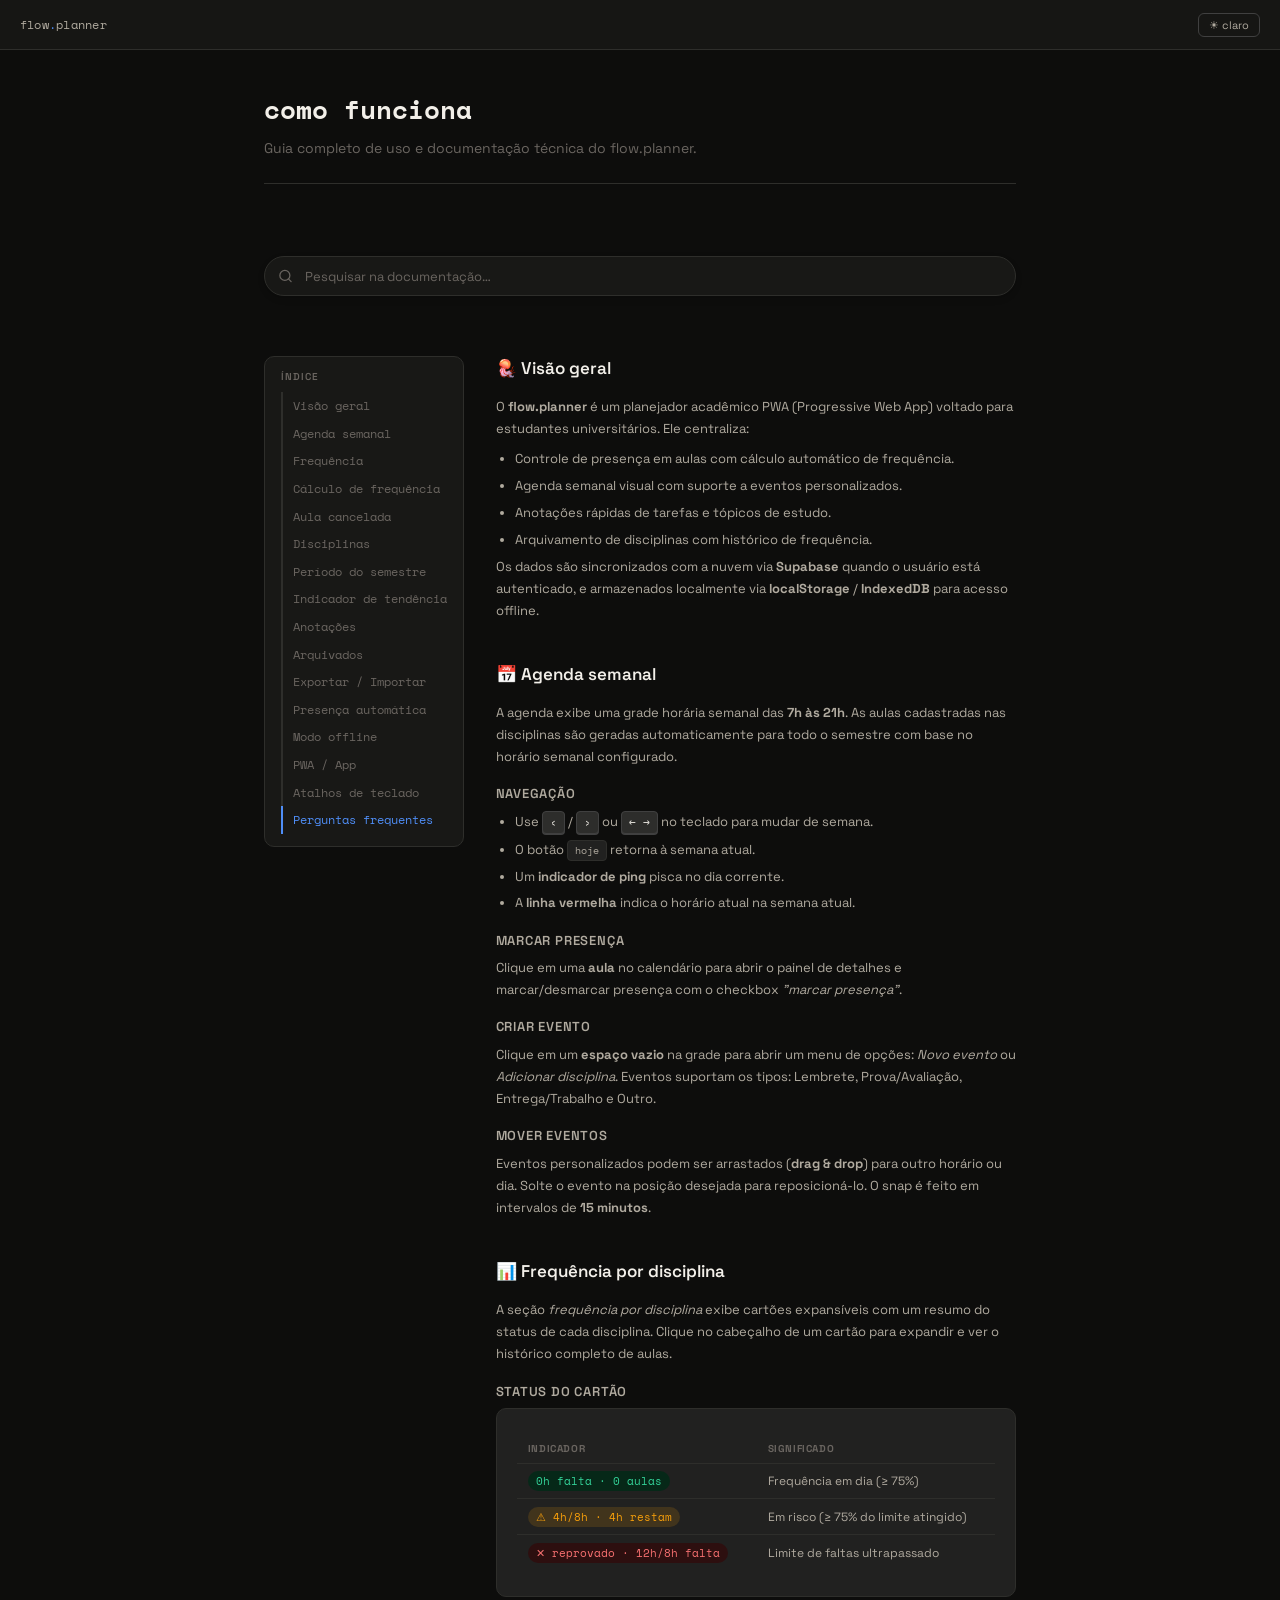
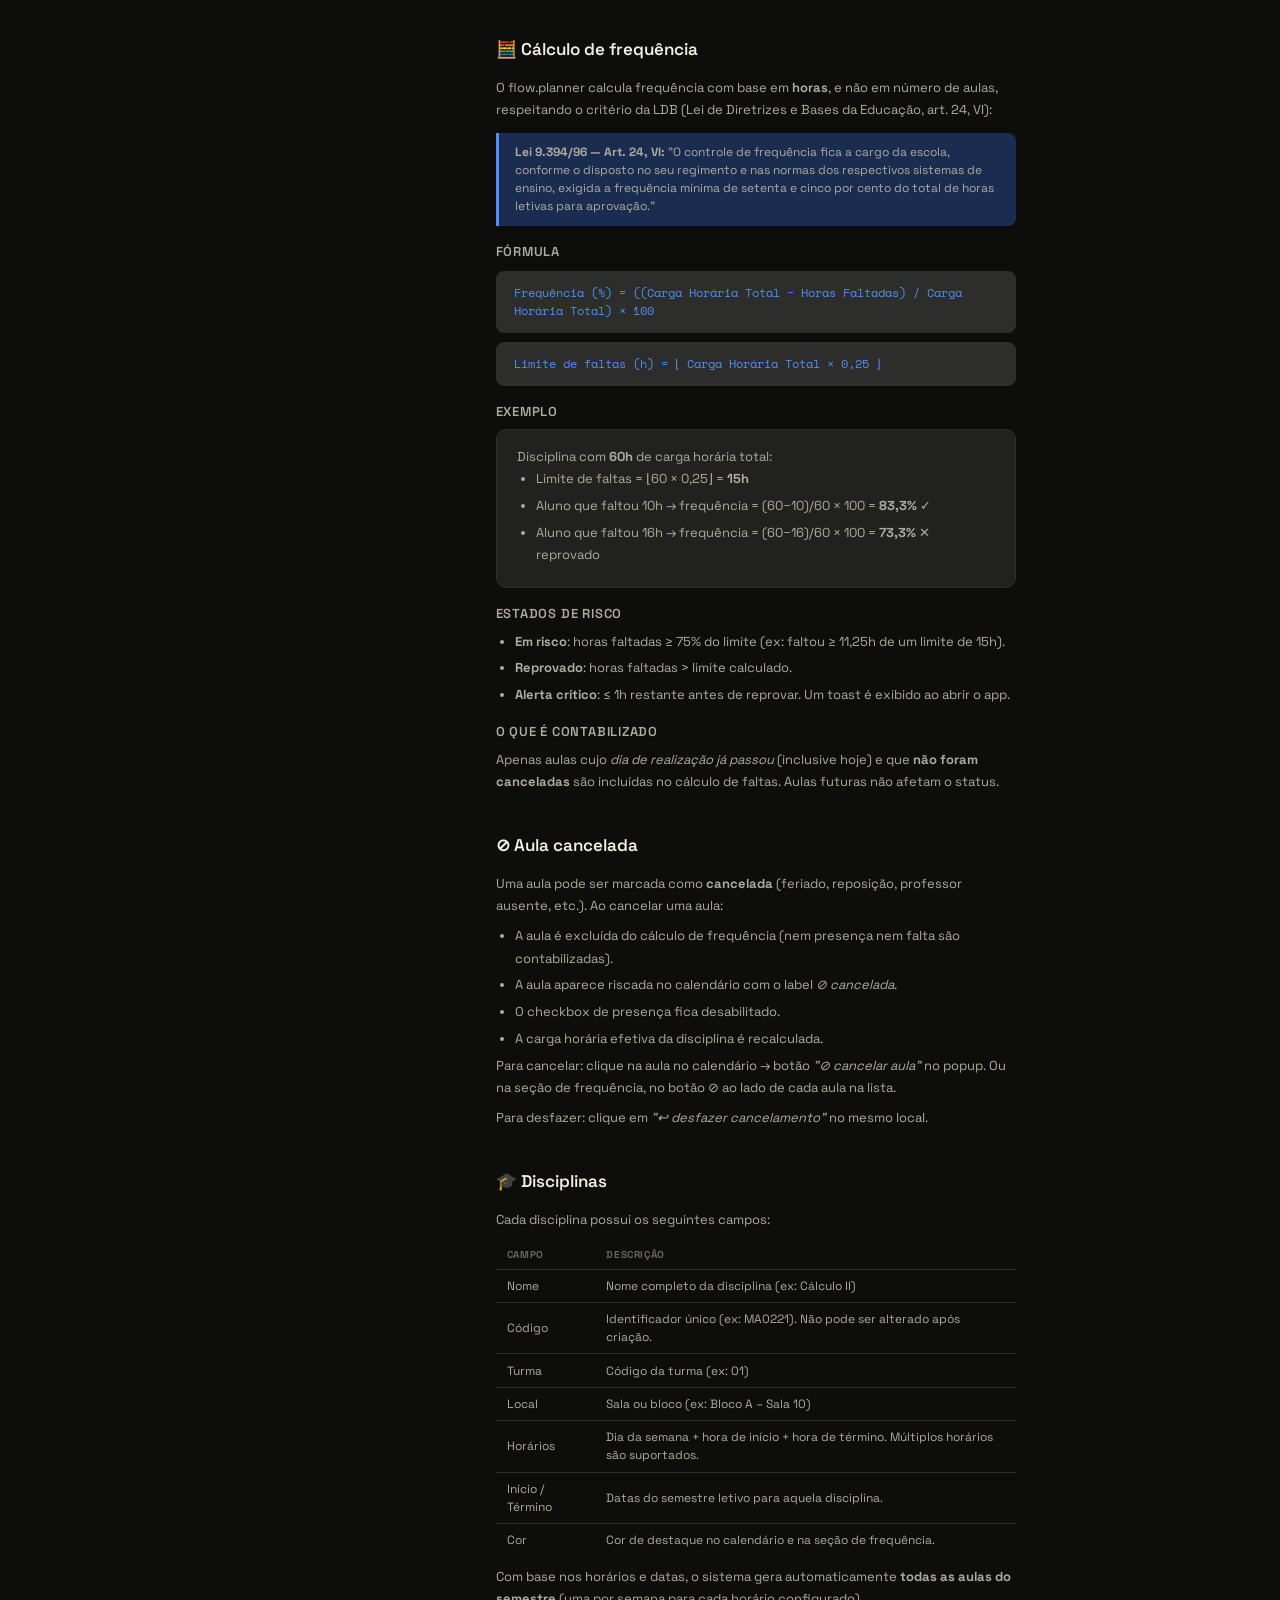
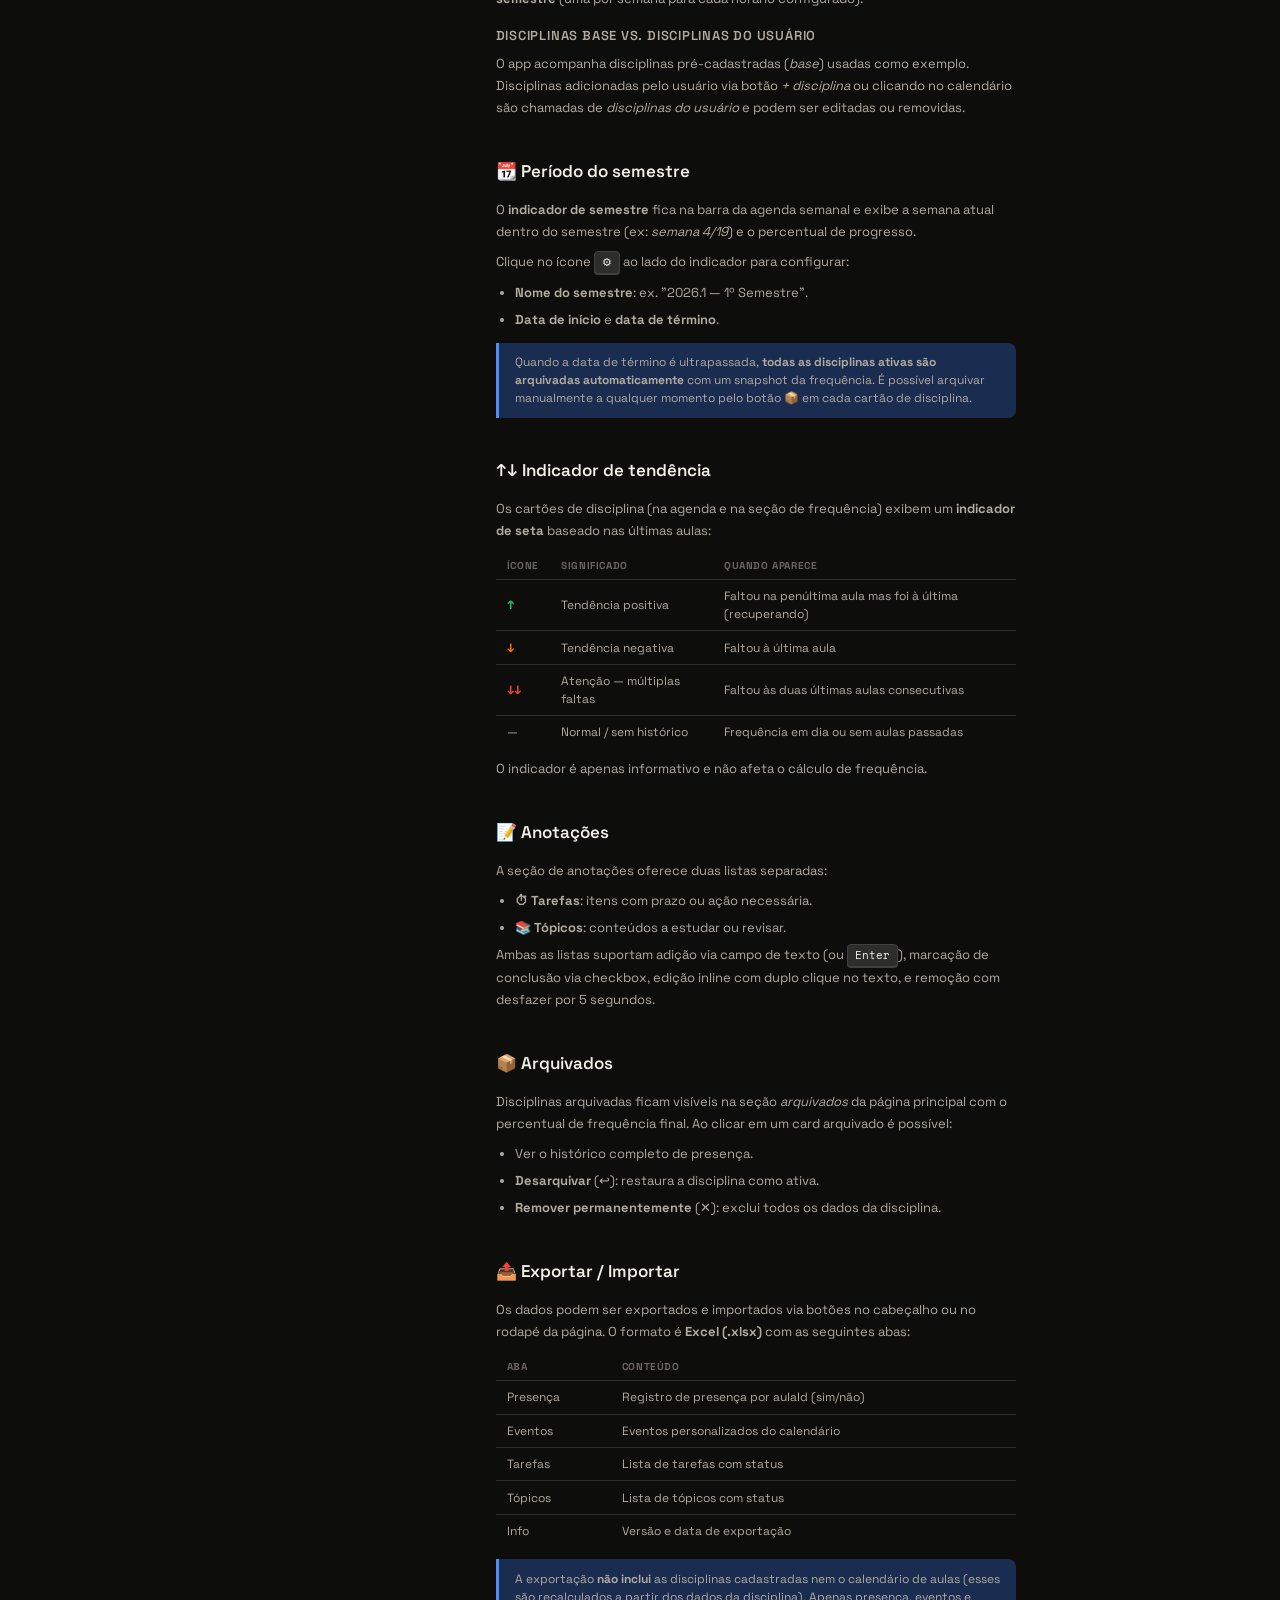
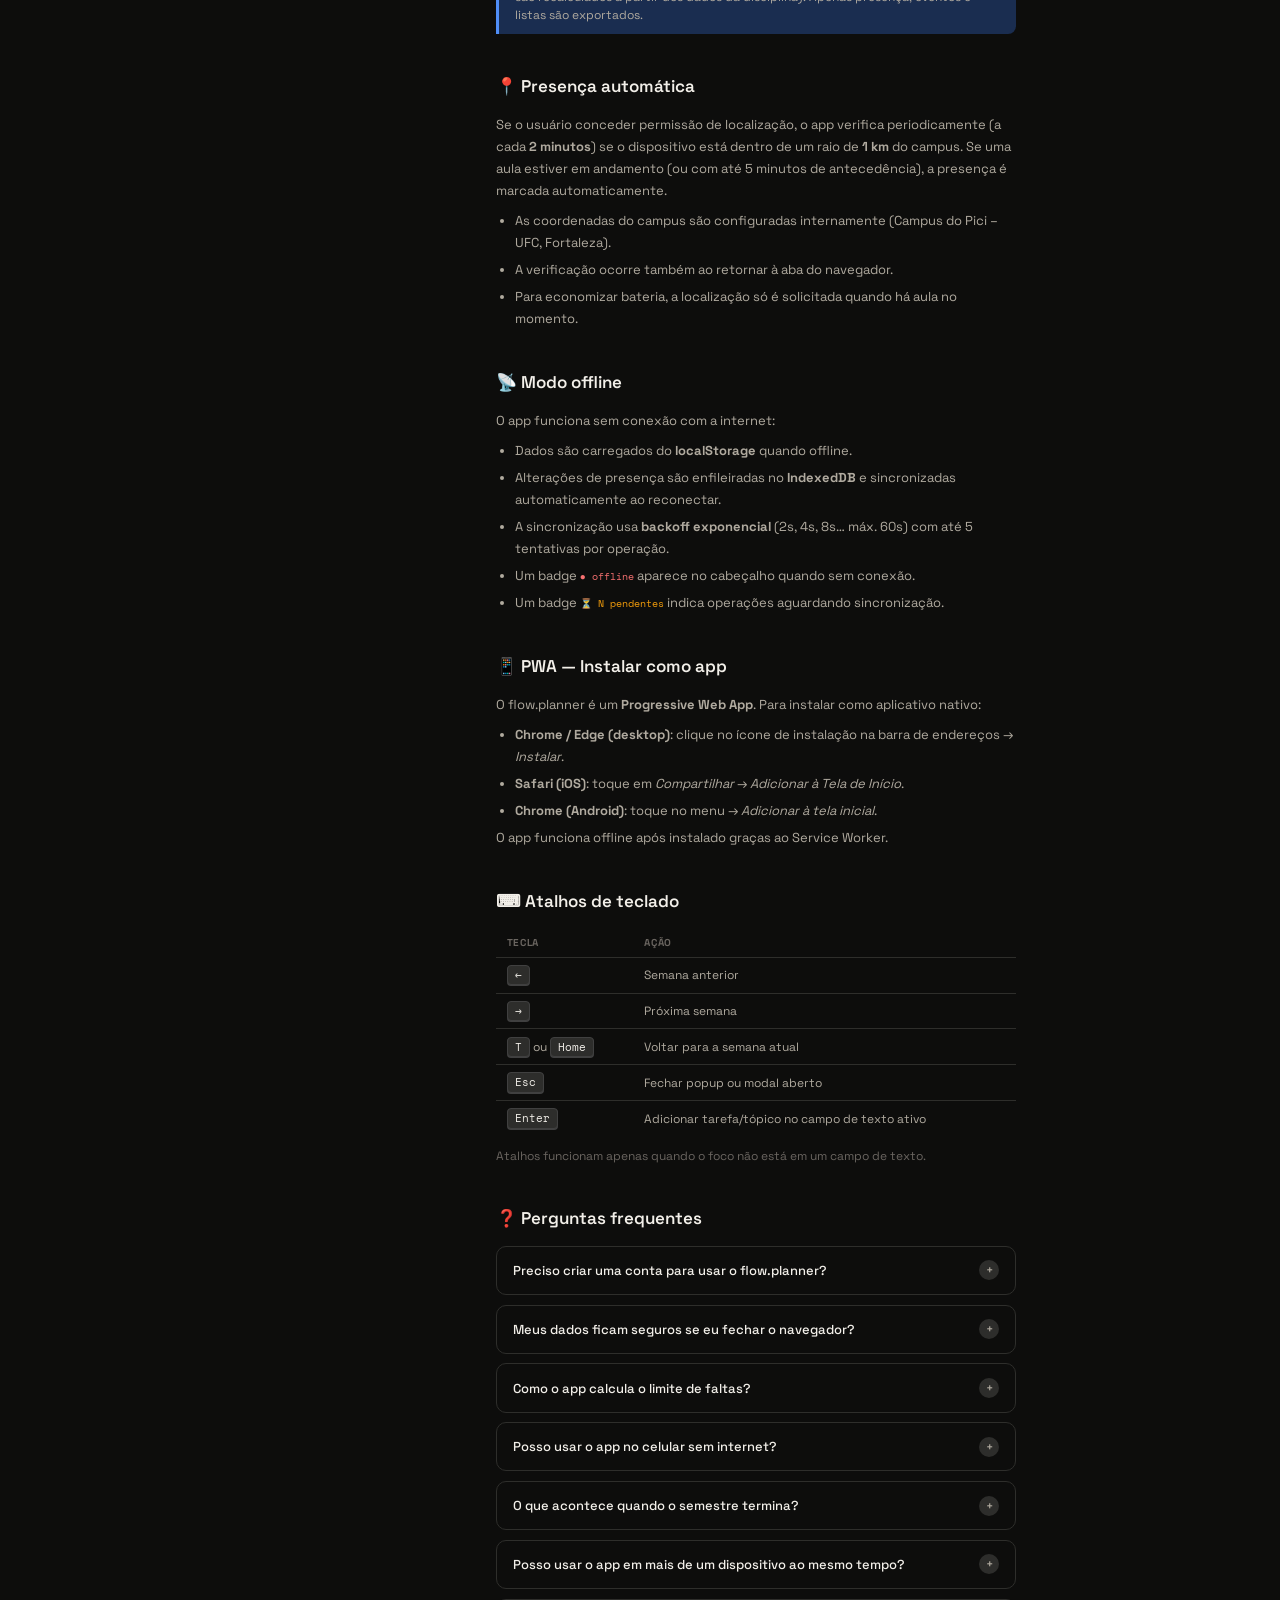
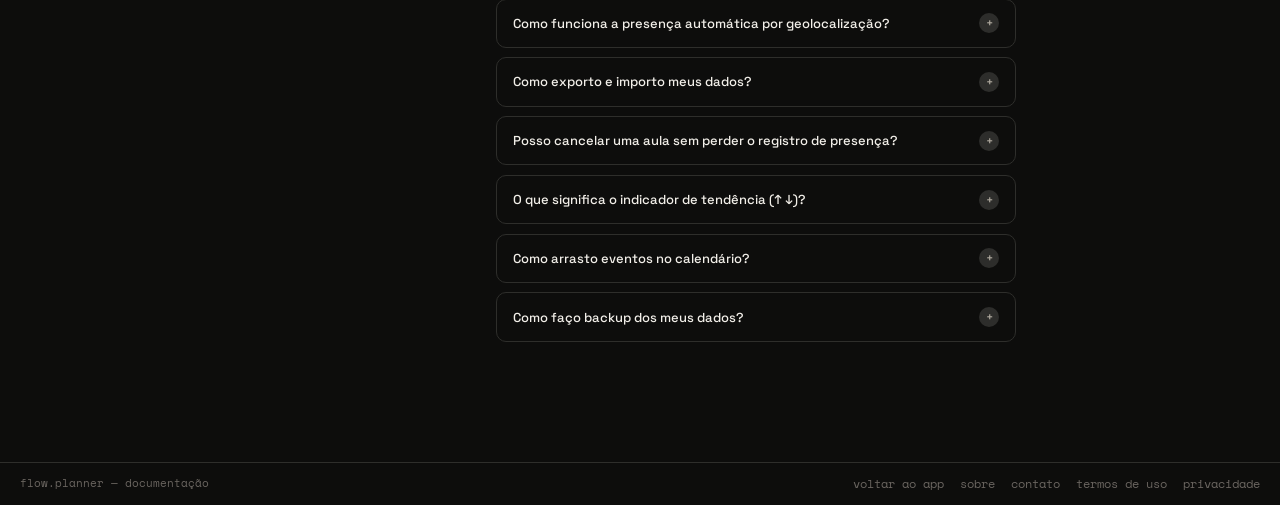
==== commit c52042a2: "fix: reset re.lastIndex, add scroll throttle, extract SKIP_TAGS constant, limit query length Agent-L" ====
--- a/como-funciona.html
+++ b/como-funciona.html
@@ -36,6 +36,70 @@
 .doc-table td { padding: .45rem .7rem; border-bottom: 1px solid var(--border); color: var(--text2); }
 .doc-table tr:last-child td { border-bottom: none; }
 .note-box { background: var(--accent-bg); border-left: 3px solid var(--accent); border-radius: 0 8px 8px 0; padding: .65rem 1rem; margin: .75rem 0; font-size: 12px; color: var(--text2); }
+
+/* ── Search bar ── */
+.doc-search-wrap { position: relative; margin-bottom: 1.75rem; }
+.doc-search-wrap svg { position: absolute; left: .85rem; top: 50%; transform: translateY(-50%); color: var(--text3); pointer-events: none; width: 15px; height: 15px; }
+#docSearch {
+  width: 100%; height: 40px;
+  padding: 0 1rem 0 2.5rem;
+  background: var(--surface); border: 1px solid var(--border);
+  border-radius: 20px; font-size: 13px; color: var(--text);
+  font-family: var(--sans); outline: none;
+  transition: border-color .2s, box-shadow .2s;
+  box-shadow: var(--sh);
+}
+#docSearch::placeholder { color: var(--text3); }
+#docSearch:focus { border-color: var(--accent); box-shadow: 0 0 0 3px color-mix(in srgb, var(--accent) 18%, transparent); }
+.search-clear { position: absolute; right: .75rem; top: 50%; transform: translateY(-50%); background: none; border: none; cursor: pointer; color: var(--text3); font-size: 16px; line-height: 1; padding: 2px 4px; border-radius: 50%; transition: color .15s, background .15s; display: none; }
+.search-clear:hover { color: var(--text); background: var(--surface2); }
+.search-no-results { font-size: 12px; color: var(--text3); text-align: center; padding: 2rem 0; display: none; }
+mark.search-hl { background: color-mix(in srgb, var(--accent) 22%, transparent); color: inherit; border-radius: 2px; padding: 0 1px; }
+
+/* ── FAQ accordion ── */
+.faq-item { border: 1px solid var(--border); border-radius: var(--r); margin-bottom: .6rem; overflow: hidden; transition: border-color .2s; }
+.faq-item:hover { border-color: var(--border2); }
+.faq-btn {
+  width: 100%; display: flex; align-items: center; justify-content: space-between;
+  padding: .85rem 1rem; background: none; border: none; cursor: pointer;
+  font-family: var(--sans); font-size: 13px; font-weight: 500; color: var(--text);
+  text-align: left; gap: .75rem; transition: background .15s;
+}
+.faq-btn:hover { background: var(--surface2); }
+.faq-btn[aria-expanded="true"] { background: var(--surface2); }
+.faq-icon {
+  flex-shrink: 0; width: 20px; height: 20px; border-radius: 50%;
+  background: var(--surface3); display: flex; align-items: center; justify-content: center;
+  font-size: 12px; color: var(--text2); transition: transform .3s ease, background .2s;
+}
+.faq-btn[aria-expanded="true"] .faq-icon { transform: rotate(45deg); background: var(--accent-bg); color: var(--accent); }
+.faq-body {
+  display: grid; grid-template-rows: 0fr;
+  transition: grid-template-rows .3s ease;
+}
+.faq-item.open .faq-body { grid-template-rows: 1fr; }
+.faq-inner { overflow: hidden; padding: 0 1rem; }
+.faq-item.open .faq-inner { padding: 0 1rem .9rem; }
+.faq-inner p, .faq-inner li { font-size: 13px; color: var(--text2); line-height: 1.7; margin-bottom: .4rem; }
+.faq-inner ul { padding-left: 1.2rem; }
+.faq-inner li { margin-bottom: .25rem; }
+.faq-inner .note-box { margin-top: .5rem; }
+
+/* ── Scroll-to-top button ── */
+#scrollTop {
+  position: fixed; bottom: 1.75rem; right: 1.75rem; z-index: 300;
+  width: 40px; height: 40px; border-radius: 50%;
+  background: var(--surface); border: 1px solid var(--border);
+  box-shadow: 0 2px 12px rgba(0,0,0,.12);
+  display: flex; align-items: center; justify-content: center;
+  cursor: pointer; color: var(--text2); font-size: 16px;
+  opacity: 0; pointer-events: none;
+  transition: opacity .25s, transform .25s, background .15s, color .15s;
+  transform: translateY(10px);
+}
+#scrollTop.visible { opacity: 1; pointer-events: auto; transform: translateY(0); }
+#scrollTop:hover { background: var(--accent); color: #fff; border-color: var(--accent); }
+
 @media (max-width: 720px) { .doc-layout { flex-direction: column; } .doc-nav { position: static; width: 100%; } }
 </style>
 </head>
@@ -54,6 +118,14 @@
     <h1>como funciona</h1>
     <p>Guia completo de uso e documentação técnica do flow.planner.</p>
   </div>
+
+  <!-- Barra de pesquisa -->
+  <div class="doc-search-wrap">
+    <svg viewBox="0 0 24 24" fill="none" stroke="currentColor" stroke-width="2" stroke-linecap="round" stroke-linejoin="round" aria-hidden="true"><circle cx="11" cy="11" r="8"/><line x1="21" y1="21" x2="16.65" y2="16.65"/></svg>
+    <input id="docSearch" type="search" placeholder="Pesquisar na documentação…" autocomplete="off" spellcheck="false" aria-label="Pesquisar na documentação">
+    <button class="search-clear" id="searchClear" aria-label="Limpar pesquisa" title="Limpar">✕</button>
+  </div>
+  <p class="search-no-results" id="searchNoResults">Nenhum resultado para "<span id="searchTerm"></span>".</p>
 
   <div class="doc-layout">
     <!-- Índice lateral -->
@@ -74,6 +146,7 @@
       <a href="#offline">Modo offline</a>
       <a href="#pwa">PWA / App</a>
       <a href="#atalhos">Atalhos de teclado</a>
+      <a href="#faq">Perguntas frequentes</a>
     </nav>
 
     <div class="doc-content">
@@ -317,6 +390,171 @@
         </table>
         <p style="margin-top:.5rem;font-size:12px;color:var(--text3)">Atalhos funcionam apenas quando o foco não está em um campo de texto.</p>
       </div>
+
+      <!-- FAQ -->
+      <div class="doc-section" id="faq">
+        <h2>❓ Perguntas frequentes</h2>
+
+        <div class="faq-item">
+          <button class="faq-btn" aria-expanded="false">
+            Preciso criar uma conta para usar o flow.planner?
+            <span class="faq-icon" aria-hidden="true">+</span>
+          </button>
+          <div class="faq-body" role="region">
+            <div class="faq-inner">
+              <p>Não. O app funciona <strong>sem login</strong> usando apenas o armazenamento local do navegador (localStorage / IndexedDB). Criar uma conta é opcional e permite sincronizar seus dados entre dispositivos via <strong>Supabase</strong>.</p>
+            </div>
+          </div>
+        </div>
+
+        <div class="faq-item">
+          <button class="faq-btn" aria-expanded="false">
+            Meus dados ficam seguros se eu fechar o navegador?
+            <span class="faq-icon" aria-hidden="true">+</span>
+          </button>
+          <div class="faq-body" role="region">
+            <div class="faq-inner">
+              <p>Sim. Todos os dados são persistidos automaticamente no <strong>localStorage</strong> do seu navegador. Se você estiver logado, os dados também são sincronizados na nuvem. A única situação em que os dados locais são perdidos é se você limpar manualmente o cache e os dados do site.</p>
+            </div>
+          </div>
+        </div>
+
+        <div class="faq-item">
+          <button class="faq-btn" aria-expanded="false">
+            Como o app calcula o limite de faltas?
+            <span class="faq-icon" aria-hidden="true">+</span>
+          </button>
+          <div class="faq-body" role="region">
+            <div class="faq-inner">
+              <p>O cálculo segue a <strong>Lei 9.394/96 (LDB), art. 24, VI</strong>, que exige frequência mínima de <strong>75%</strong> do total de horas letivas. Portanto:</p>
+              <ul>
+                <li>Limite de faltas (h) = ⌊ Carga Horária Total × 0,25 ⌋</li>
+                <li>Exemplo: disciplina de 60h → limite de <strong>15h</strong> de falta.</li>
+              </ul>
+              <p>O cálculo é feito em <strong>horas</strong>, não em número de aulas, respeitando a carga horária real de cada disciplina.</p>
+            </div>
+          </div>
+        </div>
+
+        <div class="faq-item">
+          <button class="faq-btn" aria-expanded="false">
+            Posso usar o app no celular sem internet?
+            <span class="faq-icon" aria-hidden="true">+</span>
+          </button>
+          <div class="faq-body" role="region">
+            <div class="faq-inner">
+              <p>Sim. O flow.planner é um <strong>PWA (Progressive Web App)</strong> com suporte completo a modo offline. Após a primeira visita, os arquivos são armazenados em cache pelo Service Worker. Alterações feitas offline são enfileiradas e sincronizadas automaticamente quando a conexão for restaurada.</p>
+              <div class="note-box">Para instalar como app nativo no celular, acesse o site pelo Chrome (Android) ou Safari (iOS) e use a opção "Adicionar à tela inicial".</div>
+            </div>
+          </div>
+        </div>
+
+        <div class="faq-item">
+          <button class="faq-btn" aria-expanded="false">
+            O que acontece quando o semestre termina?
+            <span class="faq-icon" aria-hidden="true">+</span>
+          </button>
+          <div class="faq-body" role="region">
+            <div class="faq-inner">
+              <p>Quando a data de término do semestre é ultrapassada, <strong>todas as disciplinas ativas são arquivadas automaticamente</strong> com um snapshot do percentual de frequência final. Você pode revisar o histórico na seção <em>Arquivados</em> e desarquivar qualquer disciplina a qualquer momento.</p>
+            </div>
+          </div>
+        </div>
+
+        <div class="faq-item">
+          <button class="faq-btn" aria-expanded="false">
+            Posso usar o app em mais de um dispositivo ao mesmo tempo?
+            <span class="faq-icon" aria-hidden="true">+</span>
+          </button>
+          <div class="faq-body" role="region">
+            <div class="faq-inner">
+              <p>Sim, desde que você esteja <strong>logado</strong> com a mesma conta. Os dados são sincronizados em tempo real via Supabase. Sem login, cada dispositivo mantém seu próprio armazenamento local independente, sem sincronização entre eles.</p>
+            </div>
+          </div>
+        </div>
+
+        <div class="faq-item">
+          <button class="faq-btn" aria-expanded="false">
+            Como funciona a presença automática por geolocalização?
+            <span class="faq-icon" aria-hidden="true">+</span>
+          </button>
+          <div class="faq-body" role="region">
+            <div class="faq-inner">
+              <p>Se você conceder permissão de localização, o app verifica a cada <strong>2 minutos</strong> se você está dentro de um raio de <strong>1 km</strong> do campus. Quando há uma aula em andamento (ou com até 5 min de antecedência), a presença é marcada automaticamente. A verificação também ocorre ao retornar à aba do navegador.</p>
+            </div>
+          </div>
+        </div>
+
+        <div class="faq-item">
+          <button class="faq-btn" aria-expanded="false">
+            Como exporto e importo meus dados?
+            <span class="faq-icon" aria-hidden="true">+</span>
+          </button>
+          <div class="faq-body" role="region">
+            <div class="faq-inner">
+              <p>Use os botões de exportação/importação no cabeçalho ou rodapé da página principal. O arquivo gerado é um <strong>Excel (.xlsx)</strong> com abas separadas para Presença, Eventos, Tarefas, Tópicos e Info.</p>
+              <div class="note-box">A exportação <strong>não inclui</strong> as disciplinas cadastradas — apenas os registros de presença, eventos e listas.</div>
+            </div>
+          </div>
+        </div>
+
+        <div class="faq-item">
+          <button class="faq-btn" aria-expanded="false">
+            Posso cancelar uma aula sem perder o registro de presença?
+            <span class="faq-icon" aria-hidden="true">+</span>
+          </button>
+          <div class="faq-body" role="region">
+            <div class="faq-inner">
+              <p>Sim. Ao marcar uma aula como <strong>cancelada</strong>, ela é removida do cálculo de frequência — nem presença nem falta são contabilizadas. A aula aparece riscada no calendário com o label <em>⊘ cancelada</em>. Você pode desfazer o cancelamento a qualquer momento clicando em <em>"↩ desfazer cancelamento"</em>.</p>
+            </div>
+          </div>
+        </div>
+
+        <div class="faq-item">
+          <button class="faq-btn" aria-expanded="false">
+            O que significa o indicador de tendência (↑ ↓)?
+            <span class="faq-icon" aria-hidden="true">+</span>
+          </button>
+          <div class="faq-body" role="region">
+            <div class="faq-inner">
+              <p>É um indicador visual baseado nas últimas aulas da disciplina:</p>
+              <ul>
+                <li><strong style="color:var(--ok)">↑</strong> — você faltou na penúltima aula mas foi à última (recuperando).</li>
+                <li><strong style="color:#f97316">↓</strong> — você faltou à última aula.</li>
+                <li><strong style="color:var(--warn)">↓↓</strong> — faltou às duas últimas aulas consecutivas.</li>
+                <li><strong>—</strong> — frequência em dia ou sem histórico suficiente.</li>
+              </ul>
+              <p>O indicador é apenas informativo e não altera o cálculo de frequência.</p>
+            </div>
+          </div>
+        </div>
+
+        <div class="faq-item">
+          <button class="faq-btn" aria-expanded="false">
+            Como arrasto eventos no calendário?
+            <span class="faq-icon" aria-hidden="true">+</span>
+          </button>
+          <div class="faq-body" role="region">
+            <div class="faq-inner">
+              <p>Apenas <strong>eventos personalizados</strong> (criados por você, não aulas de disciplinas) podem ser arrastados. Clique e segure sobre o evento e arraste-o até a nova posição na grade. O posicionamento faz snap em intervalos de <strong>15 minutos</strong>.</p>
+            </div>
+          </div>
+        </div>
+
+        <div class="faq-item">
+          <button class="faq-btn" aria-expanded="false">
+            Como faço backup dos meus dados?
+            <span class="faq-icon" aria-hidden="true">+</span>
+          </button>
+          <div class="faq-body" role="region">
+            <div class="faq-inner">
+              <p>Use a função de <strong>exportação</strong> para gerar um arquivo Excel com seus dados de presença, eventos e listas. Guarde esse arquivo em um local seguro. Para restaurar, basta importar o mesmo arquivo em qualquer dispositivo com a mesma conta ou no mesmo navegador.</p>
+            </div>
+          </div>
+        </div>
+
+      </div><!-- /faq -->
+
     </div><!-- /doc-content -->
   </div><!-- /doc-layout -->
 </main>
@@ -332,8 +570,12 @@
   </nav>
 </footer>
 
+<!-- Scroll to top -->
+<button id="scrollTop" aria-label="Voltar ao topo" title="Voltar ao topo">↑</button>
+
 <script>
 (function() {
+  /* ── Dark mode ── */
   const sd = localStorage.getItem('v3_dark');
   const isDark = sd !== null ? sd === 'true' : true;
   if (isDark) { document.body.classList.add('dark'); document.getElementById('btnDark').textContent = '☀ claro'; }
@@ -343,7 +585,7 @@
     localStorage.setItem('v3_dark', dark);
   });
 
-  // Highlight active nav item on scroll
+  /* ── Active nav on scroll ── */
   const sections = document.querySelectorAll('.doc-section[id]');
   const navLinks = document.querySelectorAll('.doc-nav a');
   const observer = new IntersectionObserver(entries => {
@@ -354,6 +596,115 @@
     });
   }, { rootMargin: '-60px 0px -70% 0px', threshold: 0 });
   sections.forEach(s => observer.observe(s));
+
+  /* ── Scroll-to-top button ── */
+  const scrollBtn = document.getElementById('scrollTop');
+  let scrollTicking = false;
+  window.addEventListener('scroll', () => {
+    if (!scrollTicking) {
+      requestAnimationFrame(() => {
+        scrollBtn.classList.toggle('visible', window.scrollY > 300);
+        scrollTicking = false;
+      });
+      scrollTicking = true;
+    }
+  }, { passive: true });
+  scrollBtn.addEventListener('click', () => window.scrollTo({ top: 0, behavior: 'smooth' }));
+
+  /* ── FAQ accordion ── */
+  document.querySelectorAll('.faq-btn').forEach(btn => {
+    btn.addEventListener('click', () => {
+      const item = btn.closest('.faq-item');
+      const isOpen = item.classList.contains('open');
+      // Close all
+      document.querySelectorAll('.faq-item.open').forEach(i => {
+        i.classList.remove('open');
+        i.querySelector('.faq-btn').setAttribute('aria-expanded', 'false');
+      });
+      // Open clicked (unless it was already open)
+      if (!isOpen) {
+        item.classList.add('open');
+        btn.setAttribute('aria-expanded', 'true');
+      }
+    });
+  });
+
+  /* ── Search ── */
+  const searchInput = document.getElementById('docSearch');
+  const searchClear = document.getElementById('searchClear');
+  const noResults   = document.getElementById('searchNoResults');
+  const termSpan    = document.getElementById('searchTerm');
+  const SKIP_TAGS   = new Set(['SCRIPT','STYLE','INPUT','BUTTON','MARK']);
+  const MAX_QUERY   = 200;
+
+  function highlight(query) {
+    // Remove existing highlights
+    document.querySelectorAll('mark.search-hl').forEach(m => {
+      m.replaceWith(document.createTextNode(m.textContent));
+    });
+    document.querySelector('.doc-content').normalize();
+
+    const items = document.querySelectorAll('.doc-section');
+    if (!query) {
+      items.forEach(s => s.style.display = '');
+      noResults.style.display = 'none';
+      searchClear.style.display = 'none';
+      return;
+    }
+
+    searchClear.style.display = '';
+    termSpan.textContent = query;
+    const re = new RegExp(query.replace(/[.*+?^${}()|[\]\\]/g, '\\$&'), 'gi');
+    let anyVisible = false;
+
+    items.forEach(section => {
+      re.lastIndex = 0;
+      if (re.test(section.textContent)) {
+        section.style.display = '';
+        anyVisible = true;
+        re.lastIndex = 0;
+        walkAndHighlight(section, re);
+      } else {
+        section.style.display = 'none';
+      }
+    });
+
+    noResults.style.display = anyVisible ? 'none' : '';
+  }
+
+  function walkAndHighlight(node, re) {
+    if (node.nodeType === Node.TEXT_NODE) {
+      const val = node.nodeValue;
+      re.lastIndex = 0;
+      if (!re.test(val)) return;
+      re.lastIndex = 0;
+      const frag = document.createDocumentFragment();
+      let last = 0, m;
+      while ((m = re.exec(val)) !== null) {
+        if (m.index > last) frag.appendChild(document.createTextNode(val.slice(last, m.index)));
+        const mark = document.createElement('mark');
+        mark.className = 'search-hl';
+        mark.textContent = m[0];
+        frag.appendChild(mark);
+        last = re.lastIndex;
+      }
+      if (last < val.length) frag.appendChild(document.createTextNode(val.slice(last)));
+      node.parentNode.replaceChild(frag, node);
+    } else if (node.nodeType === Node.ELEMENT_NODE && !SKIP_TAGS.has(node.tagName)) {
+      Array.from(node.childNodes).forEach(c => walkAndHighlight(c, re));
+    }
+  }
+
+  let searchTimer;
+  searchInput.addEventListener('input', () => {
+    clearTimeout(searchTimer);
+    searchTimer = setTimeout(() => highlight(searchInput.value.trim().slice(0, MAX_QUERY)), 150);
+  });
+  searchClear.addEventListener('click', () => {
+    searchInput.value = '';
+    highlight('');
+    searchInput.focus();
+  });
 })();
 </script>
 </body>
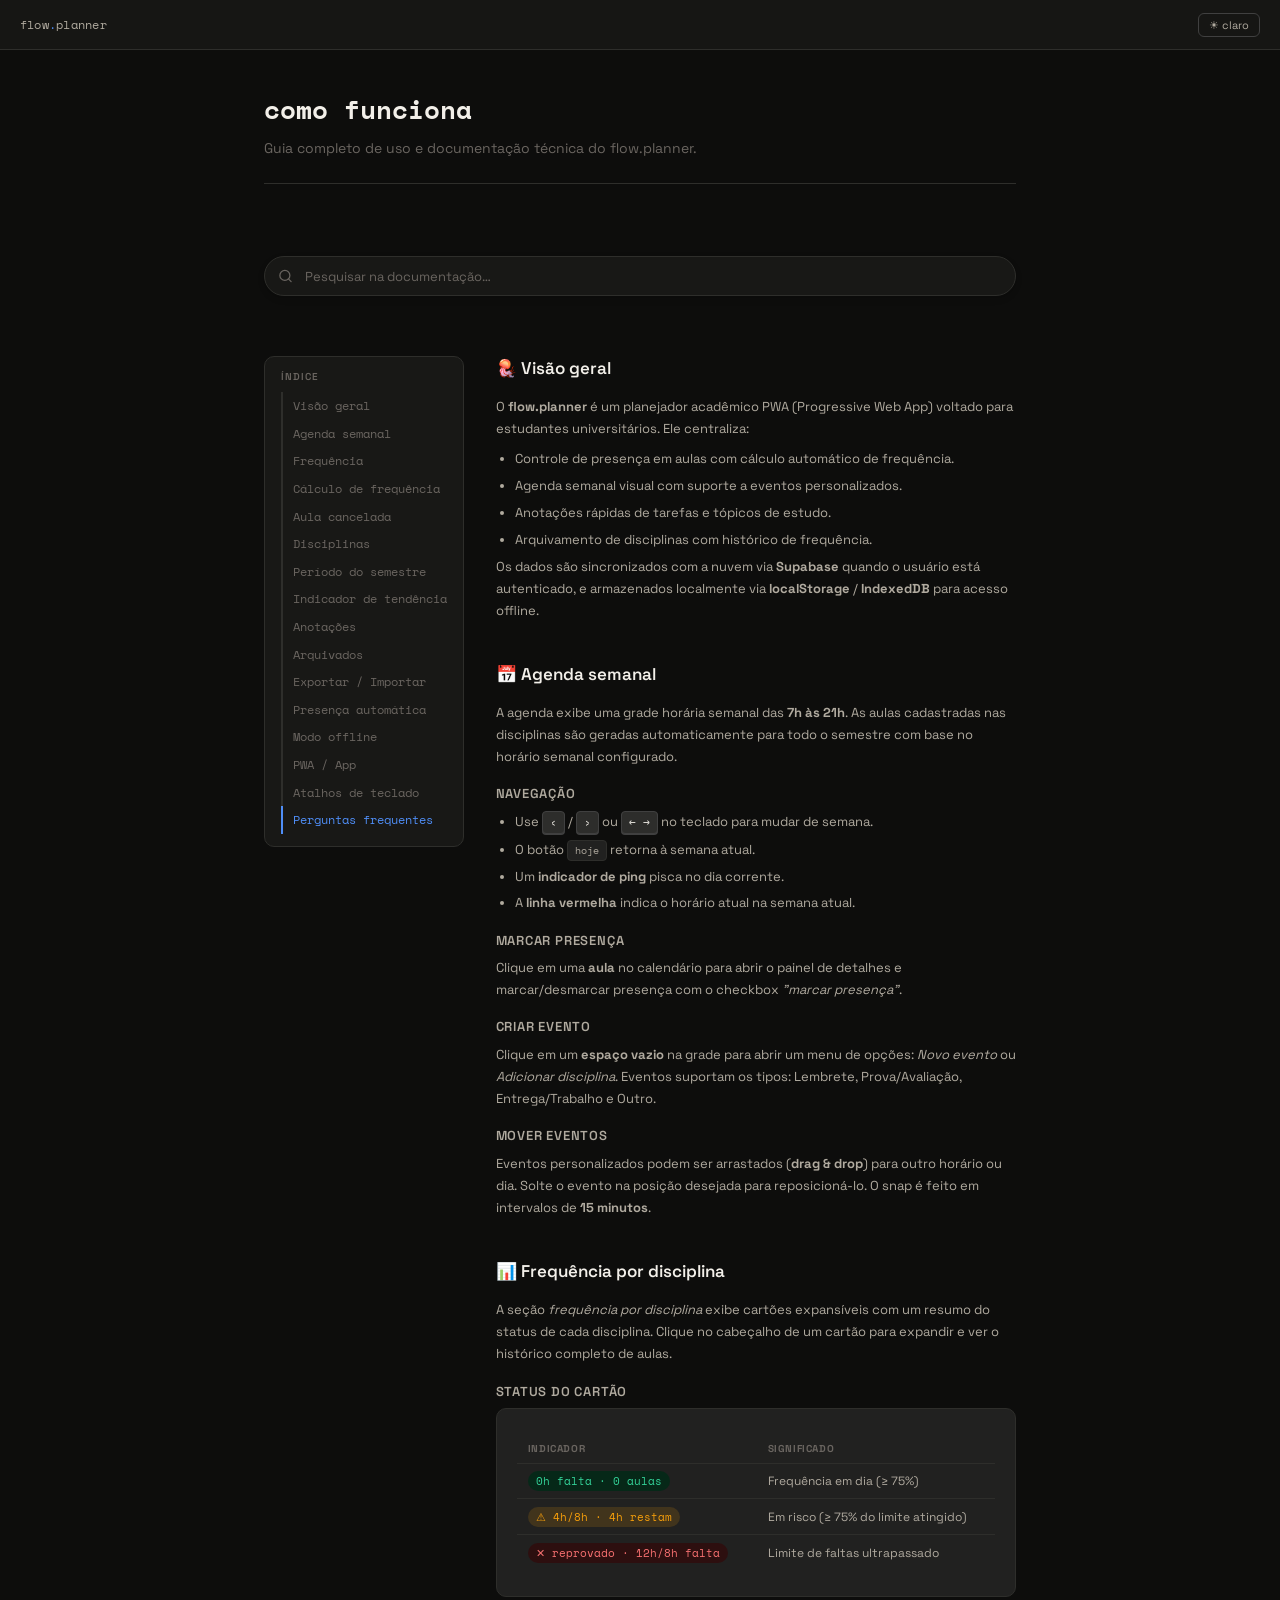
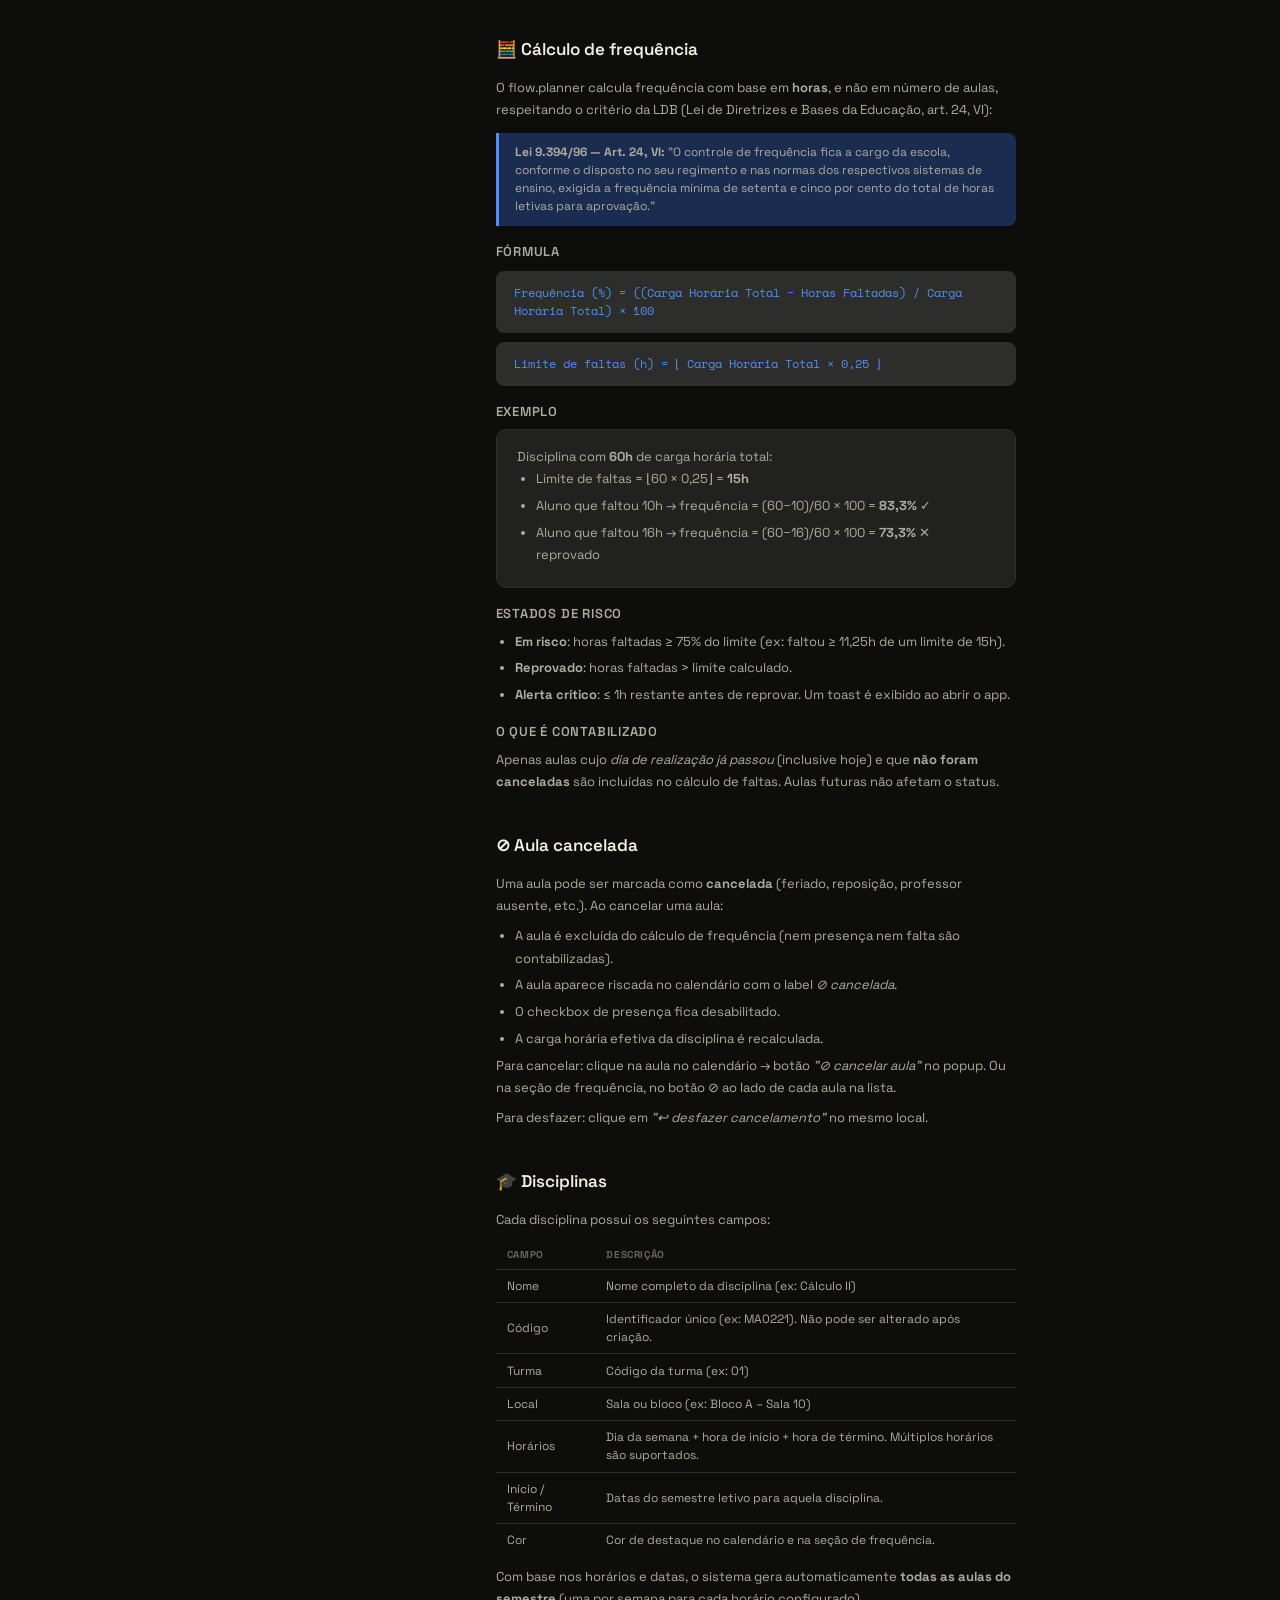
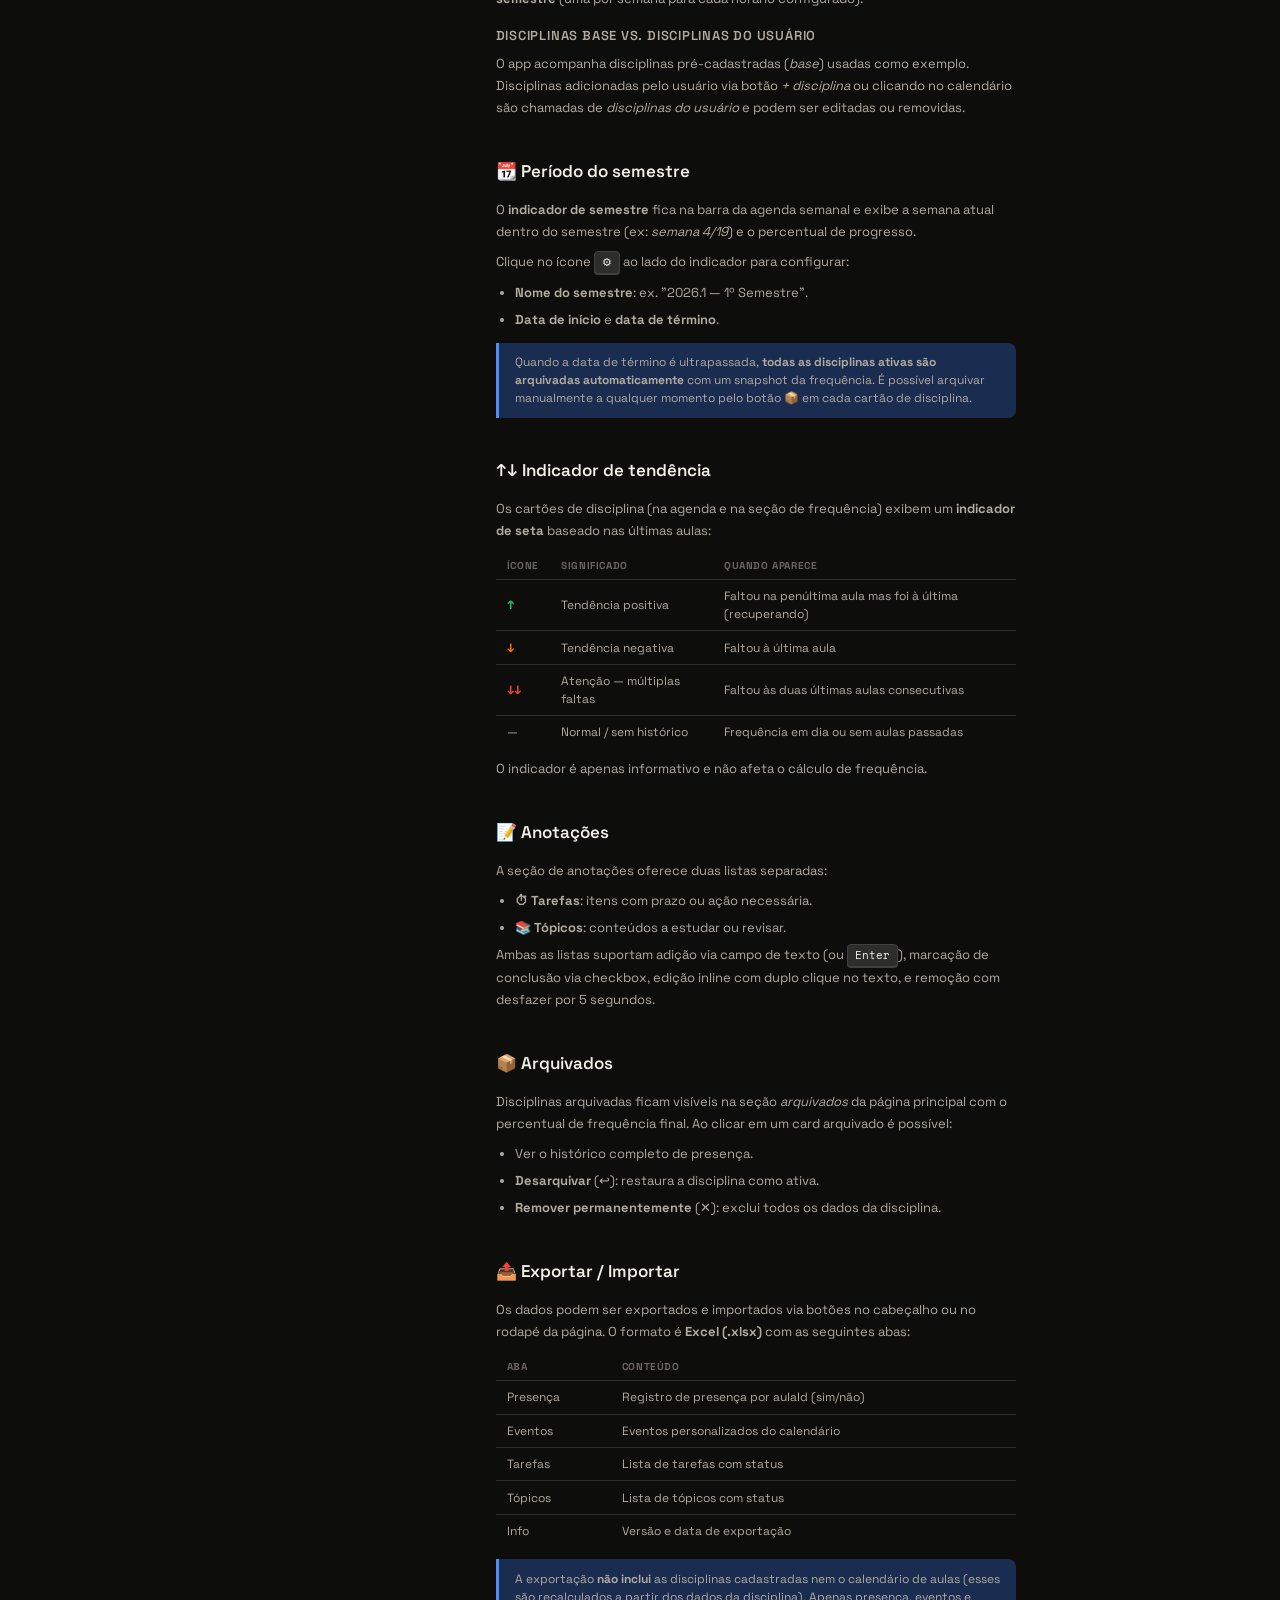
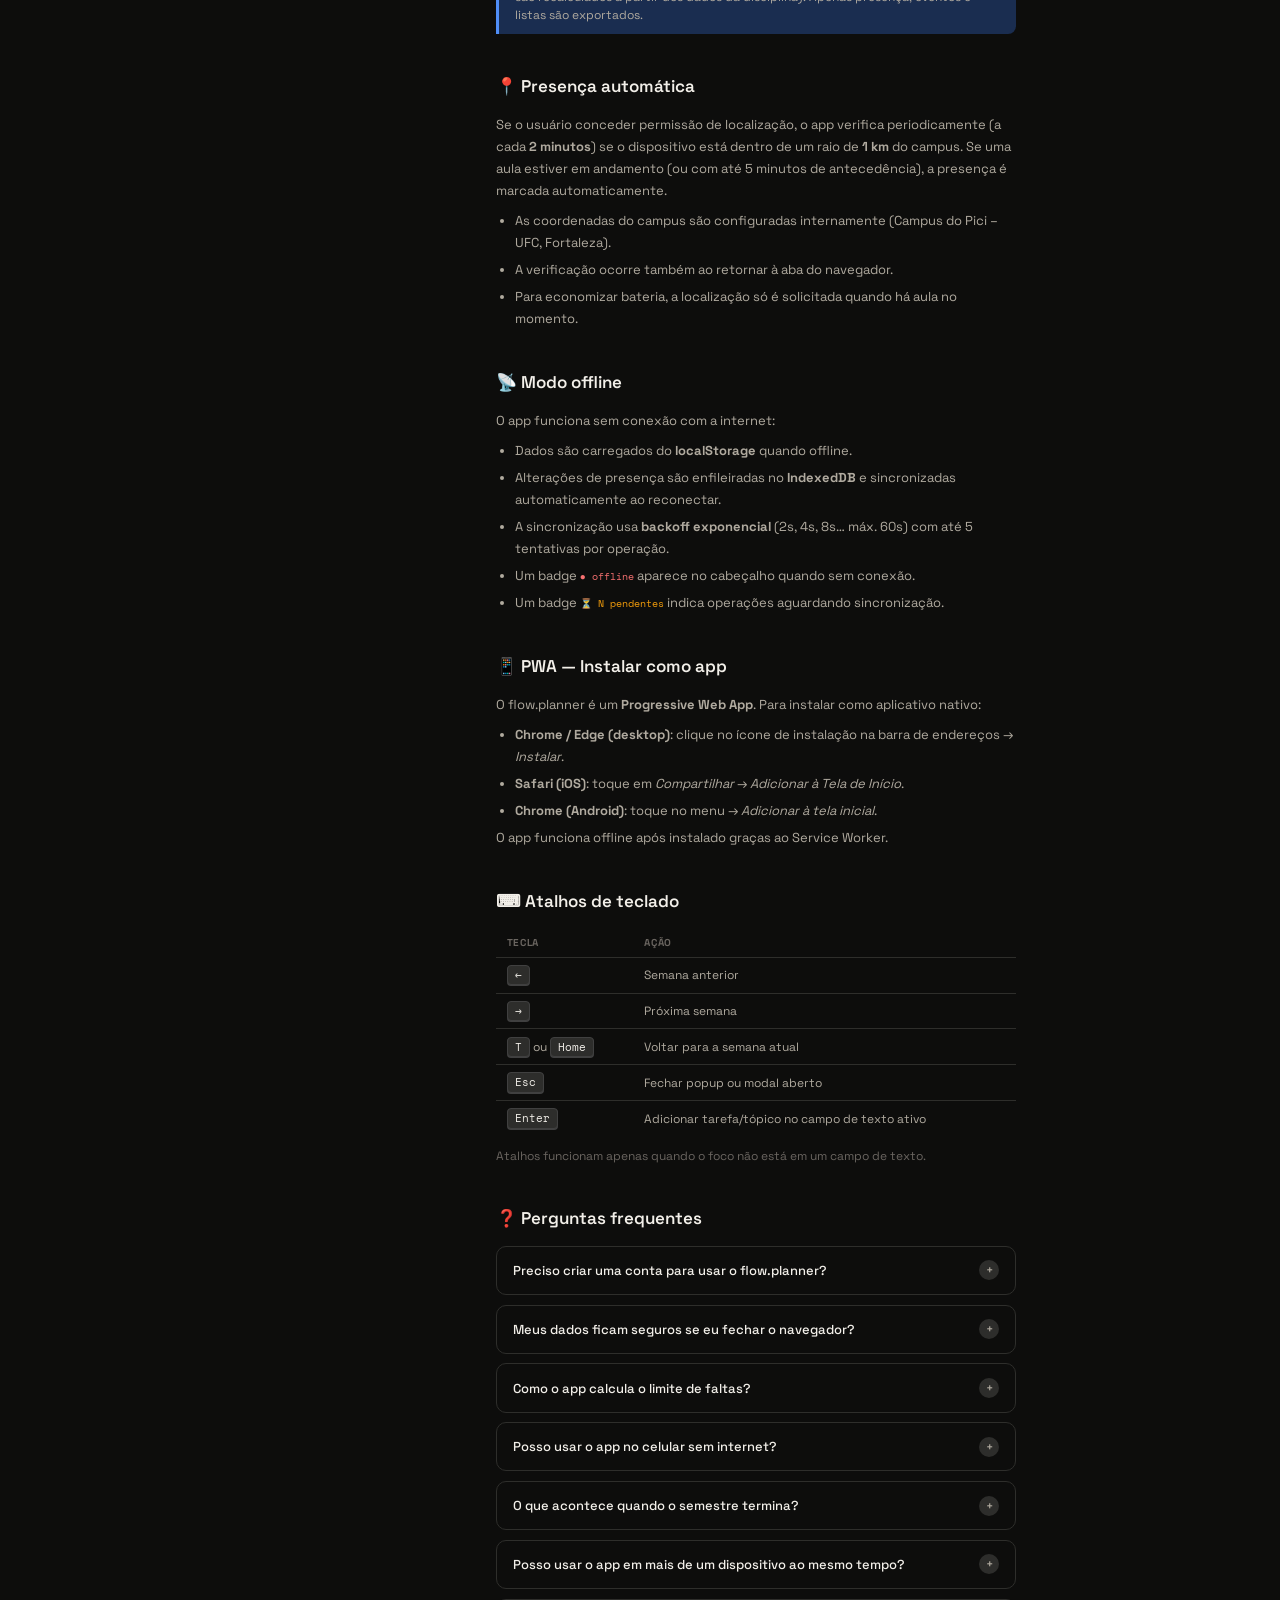
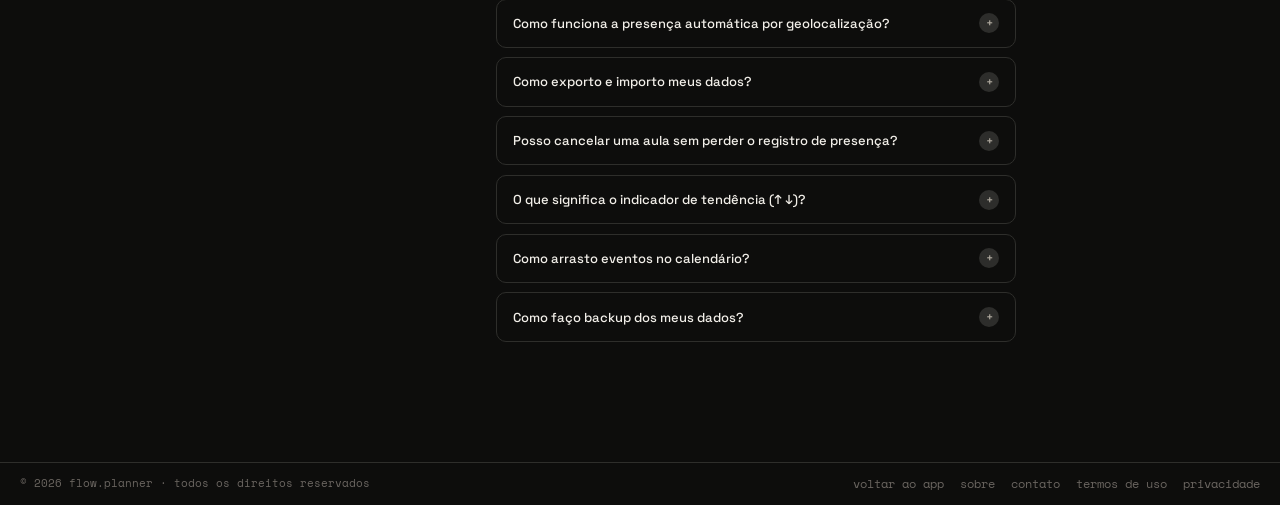
==== commit c704b3ed: "Merge pull request #42 from JoaoClaudiano/copilot/update-readme-and-footer feat: README, canonical U" ====
--- a/como-funciona.html
+++ b/como-funciona.html
@@ -6,6 +6,7 @@
 <title>Como Funciona — flow.planner</title>
 <link rel="icon" href="favicon.svg" type="image/svg+xml">
 <link rel="icon" href="favicon.ico" type="image/x-icon">
+<link rel="canonical" href="https://joaoclaudiano.github.io/planner/como-funciona.html">
 <link rel="preconnect" href="https://fonts.googleapis.com">
 <link rel="preconnect" href="https://fonts.gstatic.com" crossorigin>
 <link href="https://fonts.googleapis.com/css2?family=Space+Grotesk:wght@300;400;500;600&family=Space+Mono:wght@400;700&display=swap" rel="stylesheet">
@@ -560,7 +561,7 @@
 </main>
 
 <footer>
-  <span class="finfo">flow.planner — documentação</span>
+  <span class="finfo">© <span id="fYear"></span> flow.planner · todos os direitos reservados</span>
   <nav class="fnav">
     <a href="index.html">voltar ao app</a>
     <a href="sobre.html">sobre</a>
@@ -707,5 +708,5 @@
   });
 })();
 </script>
-</body>
-</html>
+<script>document.getElementById('fYear').textContent = new Date().getFullYear();</script>
+</body>
--- a/style.css
+++ b/style.css
@@ -344,6 +344,7 @@
 /* ─ FOOTER ─ */
 footer { border-top: 1px solid var(--border); padding: .75rem 1.25rem; display: flex; align-items: center; justify-content: space-between; gap: .5rem; flex-wrap: wrap; }
 .finfo { font-family: var(--mono); font-size: 11px; color: var(--text3); }
+.fcopy { width: 100%; font-family: var(--mono); font-size: 10px; color: var(--text3); text-align: center; padding-top: .2rem; border-top: 1px solid var(--border); margin-top: .25rem; }
 .factions { display: flex; gap: .35rem; }
 .fnav { display: flex; gap: 1rem; flex-wrap: wrap; align-items: center; }
 .fnav a { font-family: var(--mono); font-size: 12px; color: var(--text3); text-decoration: none; transition: color .15s; }
@@ -492,12 +493,89 @@
   60%  { transform: scaleY(1.000) scaleX(1.000); } /* repouso */
   100% { transform: scaleY(1.000) scaleX(1.000); } /* deslize passivo */
 }
+/* ─ LIQUID GLASS shimmer ─ */
+@keyframes liquid-shimmer {
+  0%   { left: -90%; opacity: 0; }
+  8%   { opacity: 1; }
+  72%  { left: 130%; opacity: 1; }
+  80%  { opacity: 0; }
+  100% { left: 130%; opacity: 0; }
+}
 .login-card {
-  background: var(--surface); border: 1px solid var(--border);
-  border-radius: 16px; padding: 2rem 2.25rem;
+  position: relative; overflow: hidden;
+  background: rgba(255,255,255,0.12);
+  border: 1px solid rgba(255,255,255,0.28);
+  border-radius: 20px; padding: 2rem 2.25rem;
   width: 100%; max-width: 380px;
-  box-shadow: 0 20px 60px rgba(0,0,0,.15);
+  backdrop-filter: blur(28px) saturate(160%) brightness(1.04);
+  -webkit-backdrop-filter: blur(28px) saturate(160%) brightness(1.04);
+  box-shadow:
+    0 8px 40px rgba(0,0,0,0.18),
+    inset 0 1.5px 0 rgba(255,255,255,0.50),
+    inset 0 -1px 0 rgba(0,0,0,0.08);
   display: flex; flex-direction: column; gap: .6rem;
+  transition: box-shadow .35s, transform .35s;
+  transform-style: preserve-3d;
+  will-change: transform;
+}
+/* Specular highlight — static top-left streak */
+.login-card::before {
+  content: '';
+  position: absolute; inset: 0;
+  border-radius: inherit;
+  background: linear-gradient(135deg,
+    rgba(255,255,255,0.42) 0%,
+    rgba(255,255,255,0.08) 38%,
+    transparent 65%);
+  pointer-events: none; z-index: 0;
+}
+/* Animated shimmer — travelling refraction sweep */
+.login-card::after {
+  content: '';
+  position: absolute;
+  top: -60%; left: -90%;
+  width: 55%; height: 220%;
+  background: linear-gradient(105deg,
+    transparent 38%,
+    rgba(255,255,255,0.22) 50%,
+    transparent 62%);
+  transform: rotate(12deg);
+  animation: liquid-shimmer 6s ease-in-out infinite;
+  pointer-events: none; z-index: 0;
+}
+/* Children must sit above pseudo-elements */
+.login-card > * { position: relative; z-index: 1; }
+/* Dark mode overrides */
+body.dark .login-card {
+  background: rgba(15,10,30,0.52);
+  border-color: rgba(167,139,250,0.22);
+  box-shadow:
+    0 8px 48px rgba(0,0,0,0.60),
+    inset 0 1.5px 0 rgba(200,180,255,0.22),
+    inset 0 -1px 0 rgba(0,0,0,0.30);
+}
+body.dark .login-card::before {
+  background: linear-gradient(135deg,
+    rgba(167,139,250,0.22) 0%,
+    rgba(139,92,246,0.07) 38%,
+    transparent 65%);
+}
+body.dark .login-card::after {
+  background: linear-gradient(105deg,
+    transparent 38%,
+    rgba(167,139,250,0.15) 50%,
+    transparent 62%);
+}
+/* Adaptive Glass — high contrast mode: fall back to solid surface */
+@media (prefers-contrast: more) {
+  .login-card {
+    background: var(--surface);
+    backdrop-filter: none;
+    -webkit-backdrop-filter: none;
+    border-color: var(--border2);
+    box-shadow: 0 2px 8px rgba(0,0,0,0.10);
+  }
+  .login-card::before, .login-card::after { display: none; }
 }
 .login-logo {
   font-family: var(--mono); font-size: 18px;
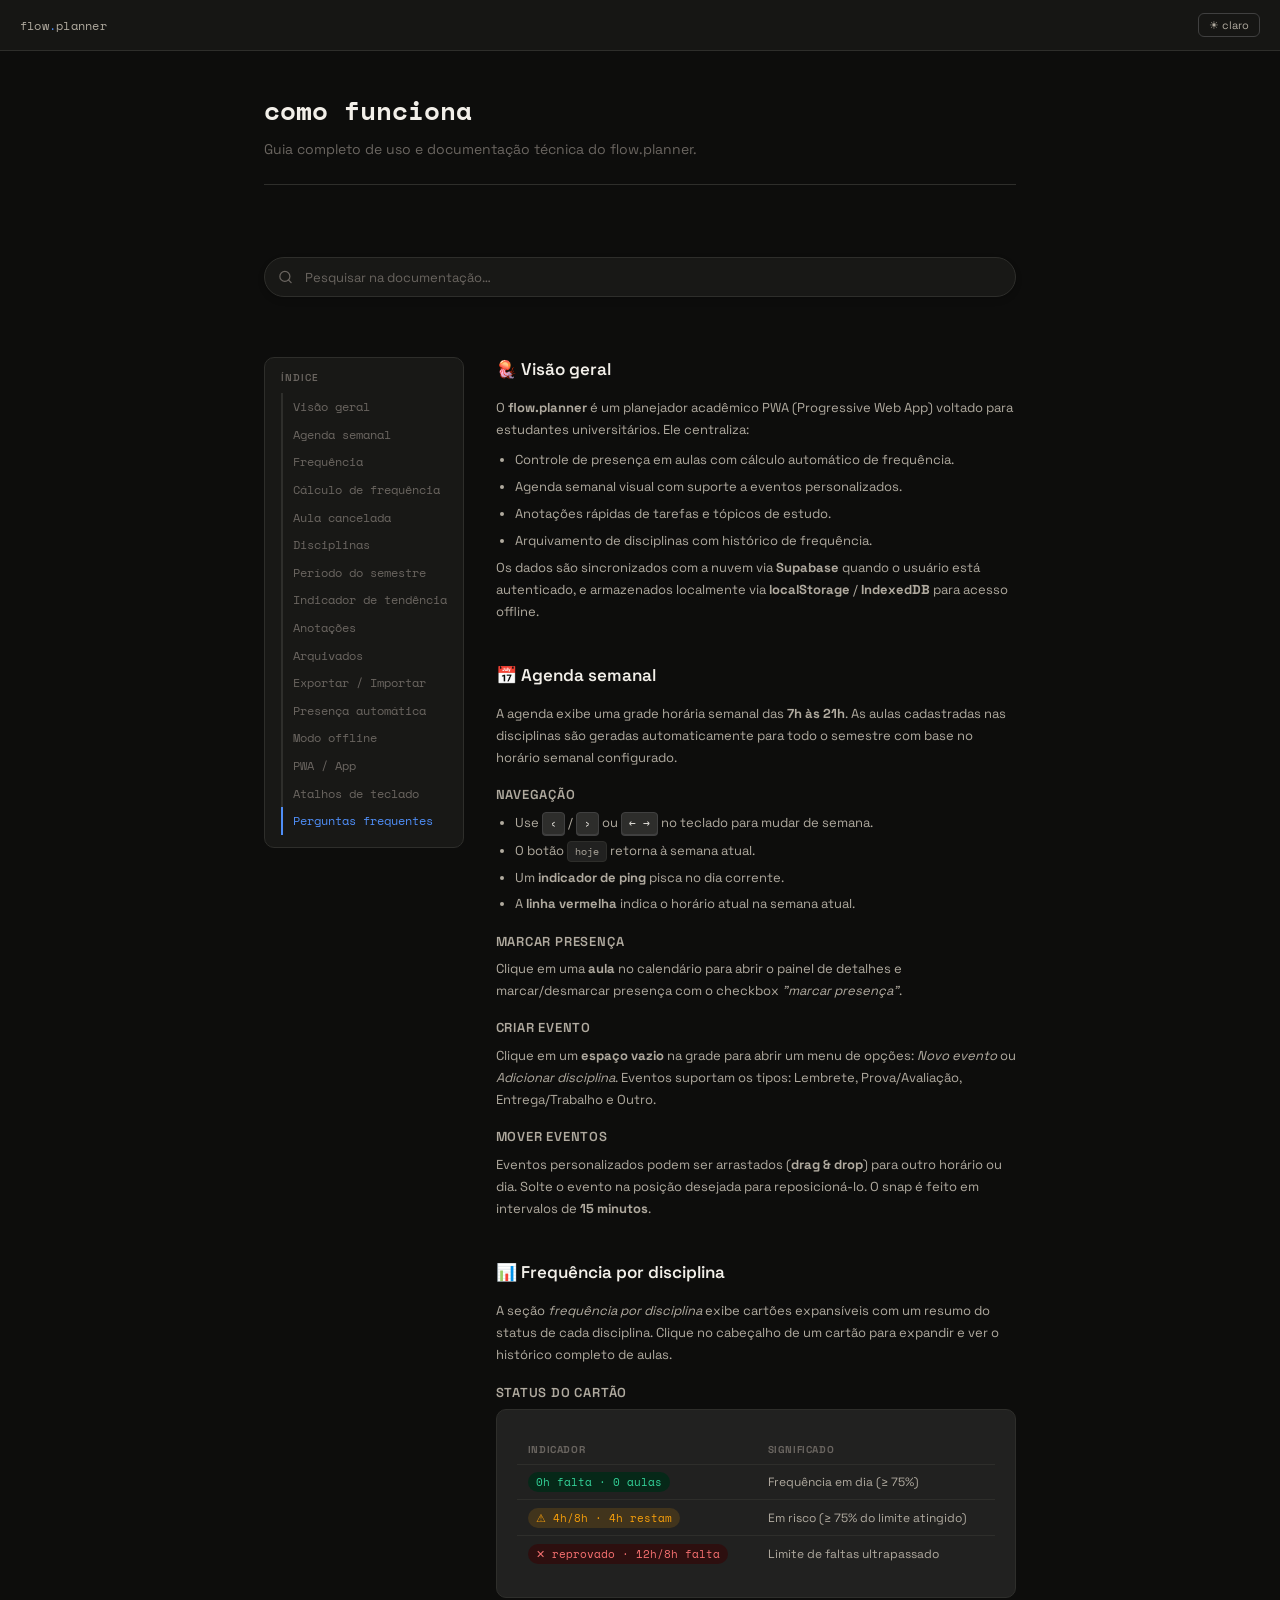
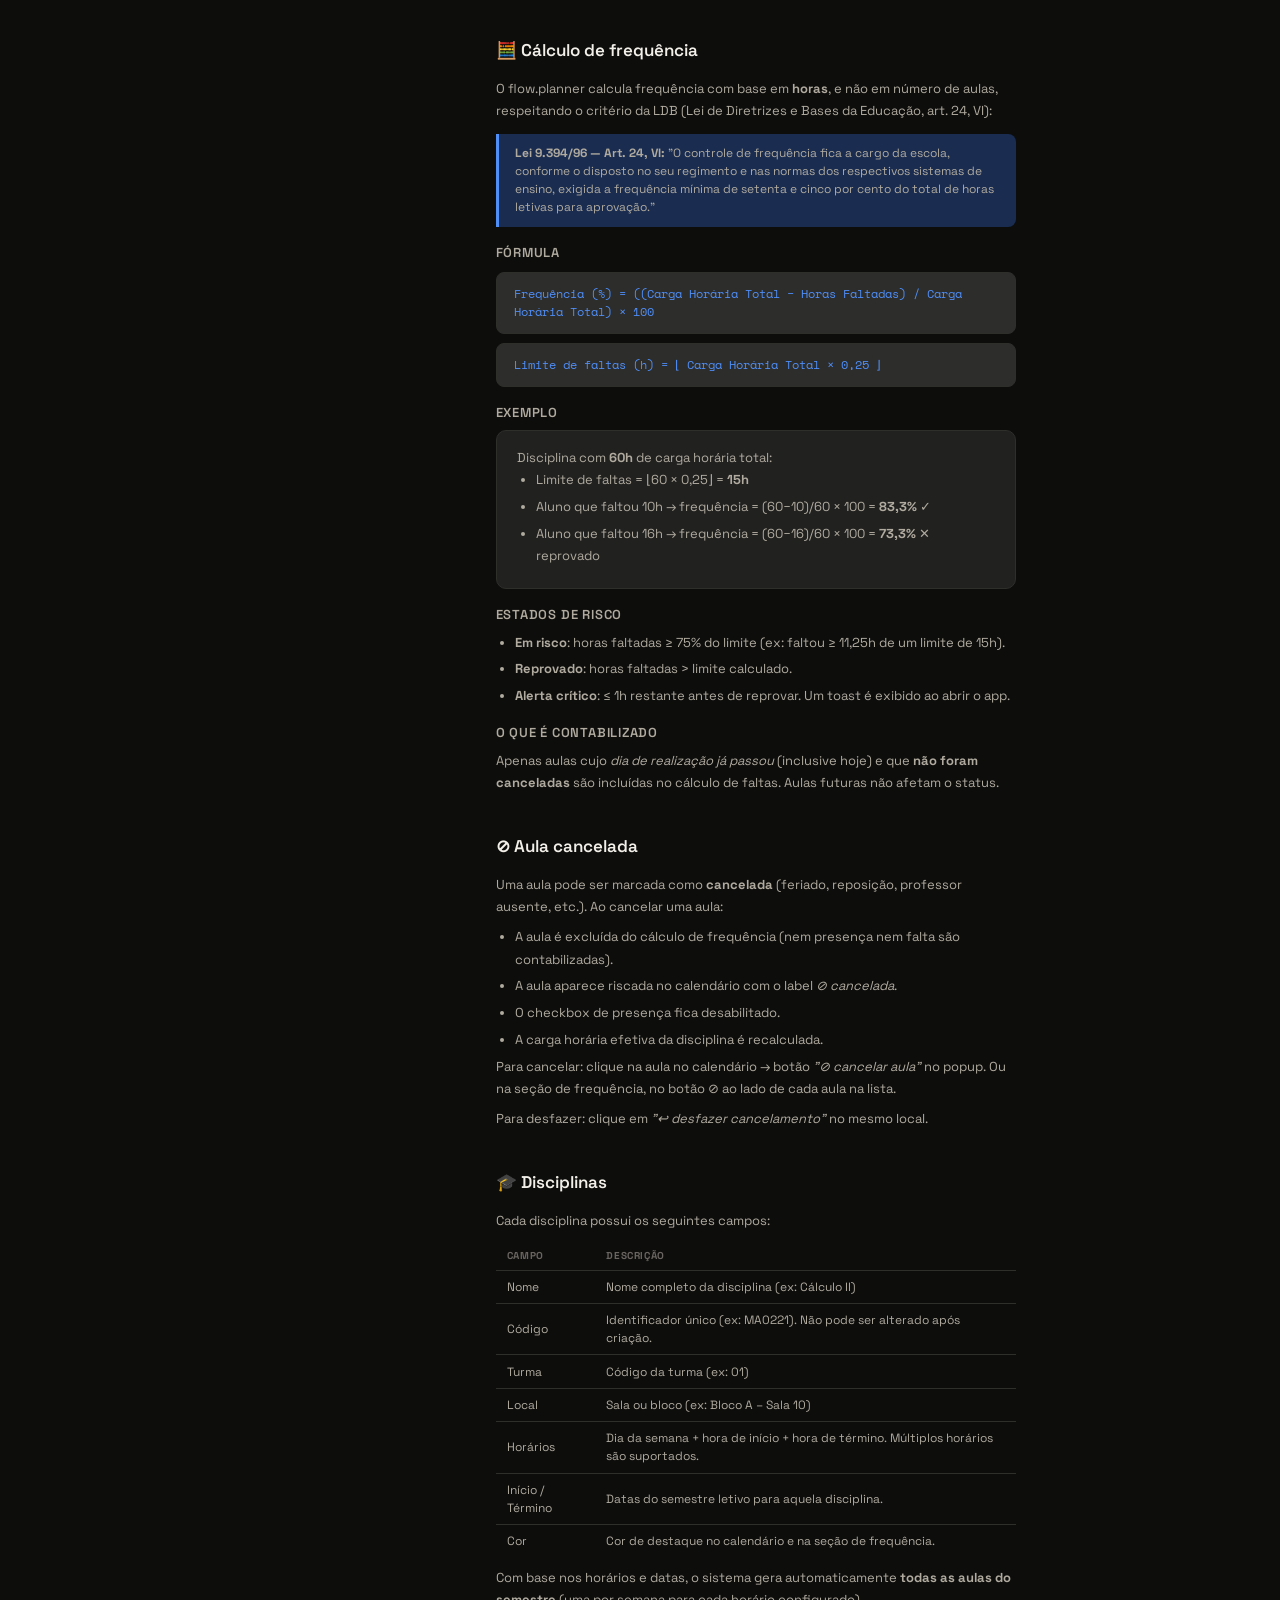
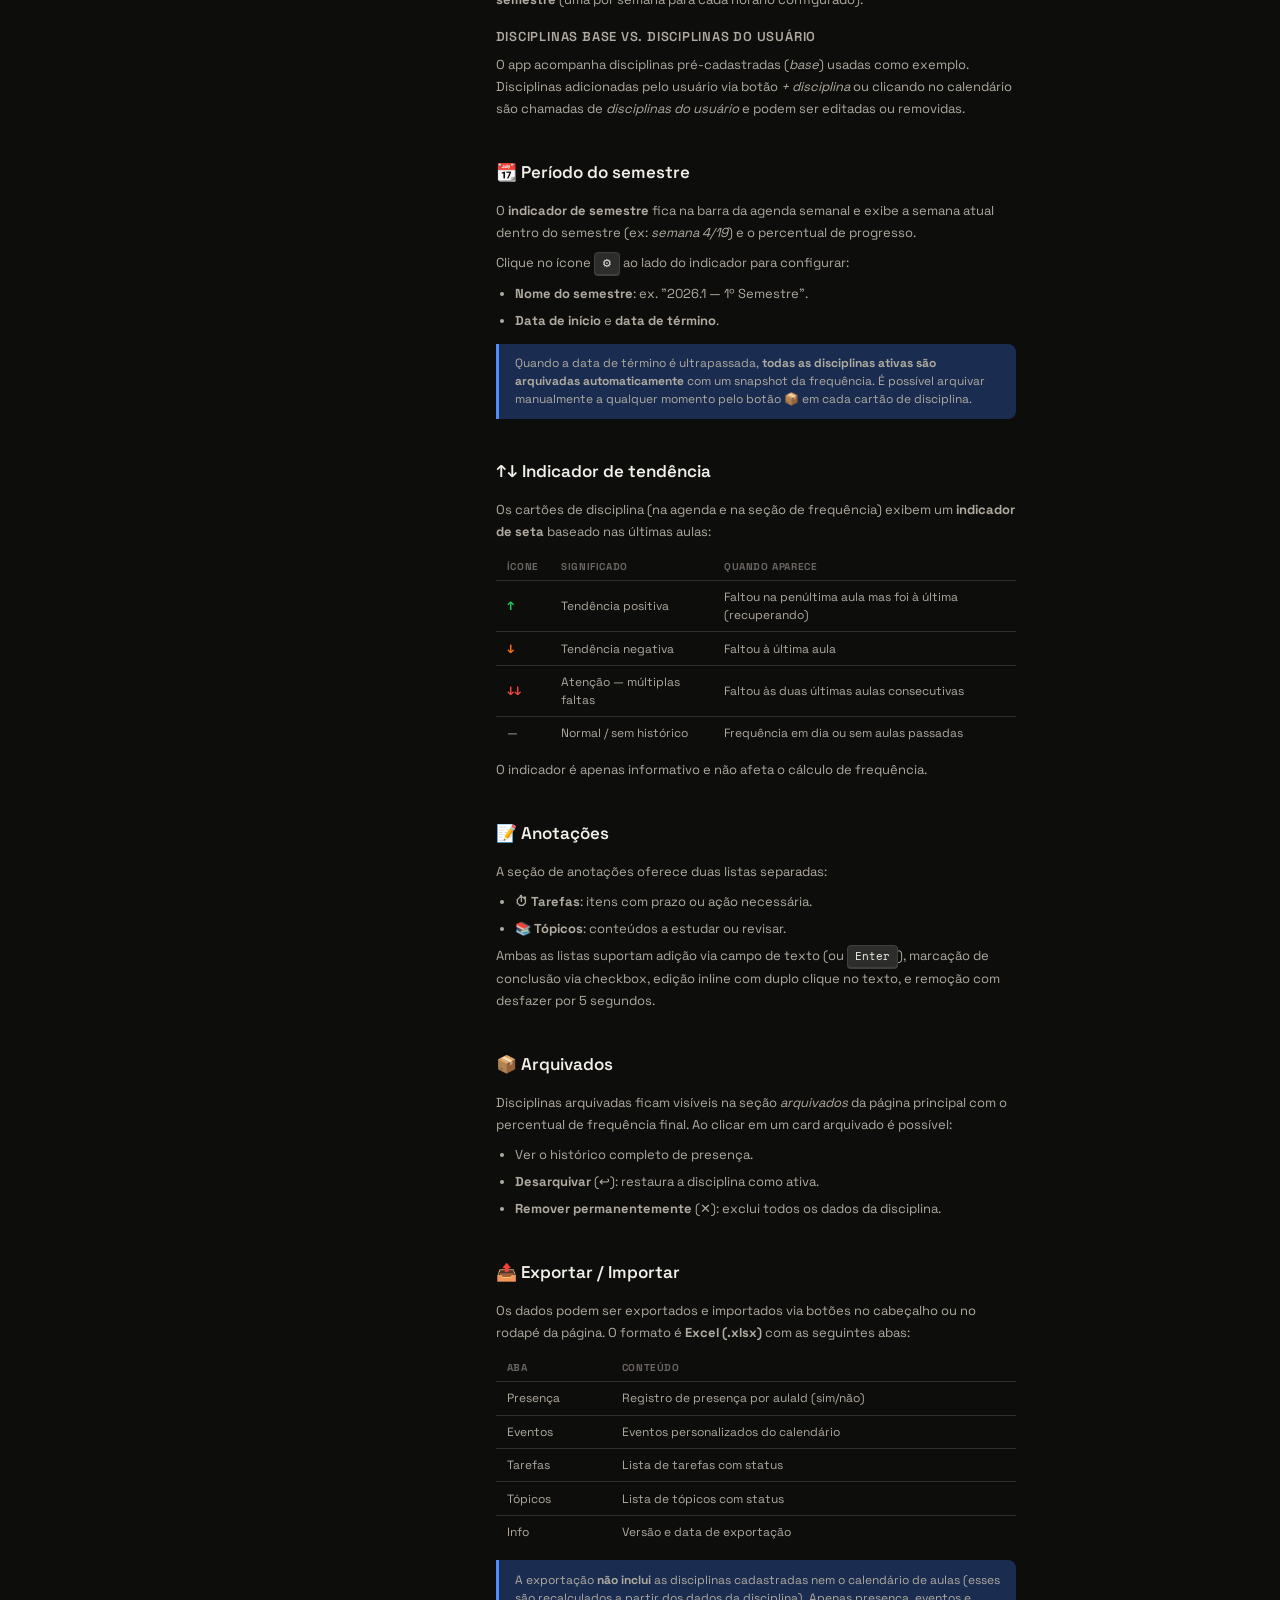
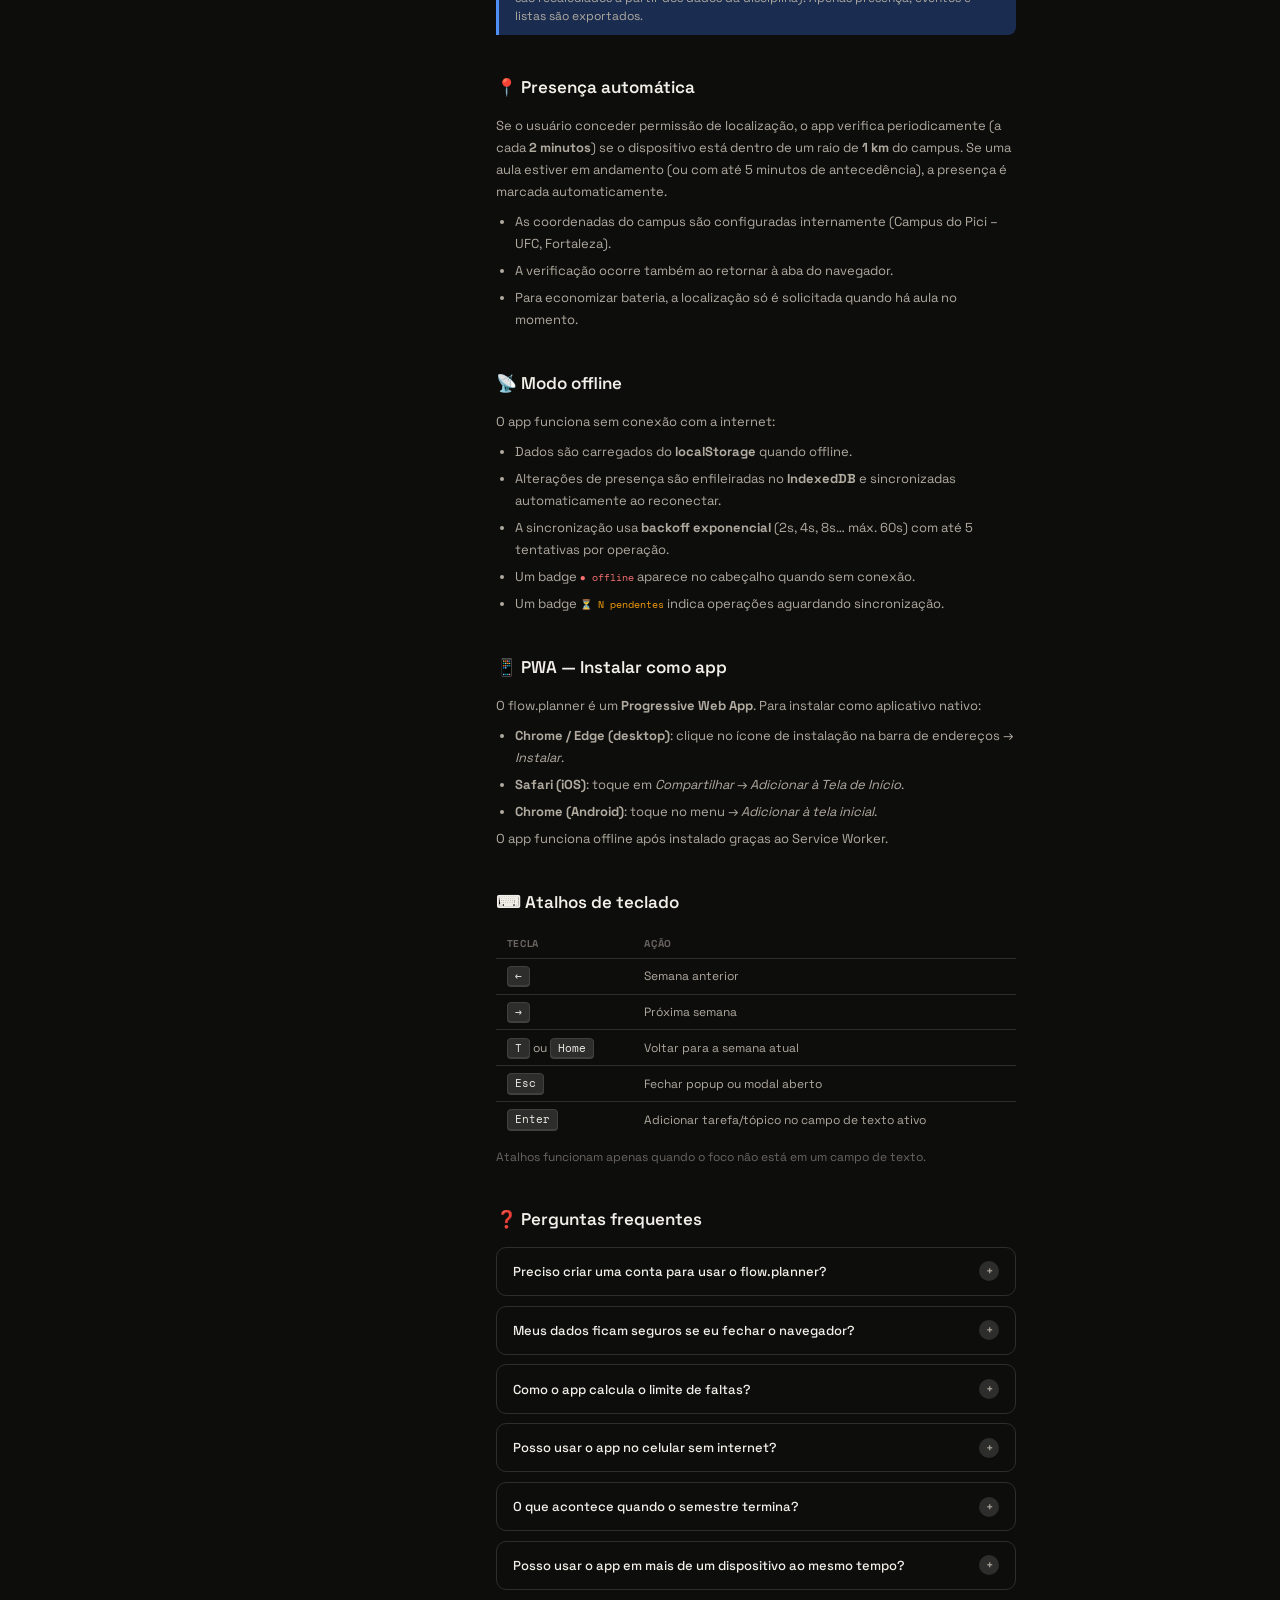
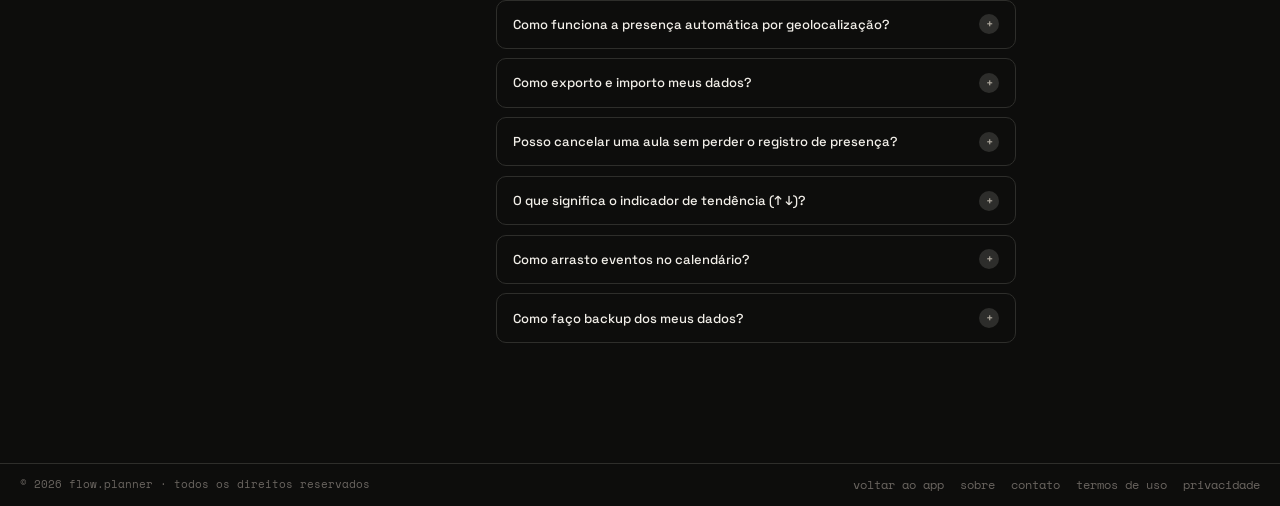
==== commit f320f6ef: "fix: wrap institutional page headers in header-top for correct button layout and add aria-label to t" ====
--- a/como-funciona.html
+++ b/como-funciona.html
@@ -10,7 +10,7 @@
 <link rel="preconnect" href="https://fonts.googleapis.com">
 <link rel="preconnect" href="https://fonts.gstatic.com" crossorigin>
 <link href="https://fonts.googleapis.com/css2?family=Space+Grotesk:wght@300;400;500;600&family=Space+Mono:wght@400;700&display=swap" rel="stylesheet">
-<link rel="stylesheet" href="style.css">
+<link rel="stylesheet" href="assets/css/style.css">
 <style>
 .doc-nav { position: sticky; top: 60px; background: var(--surface); border: 1px solid var(--border); border-radius: var(--r); padding: .75rem 1rem; font-size: 12px; min-width: 180px; height: fit-content; }
 .doc-nav a { display: block; color: var(--text3); text-decoration: none; font-family: var(--mono); padding: .3rem 0; border-left: 2px solid var(--border); padding-left: .6rem; transition: color .15s, border-color .15s; }
@@ -106,11 +106,13 @@
 </head>
 <body>
 <header>
-  <div style="display:flex;align-items:center">
-    <a href="index.html" style="text-decoration:none"><span class="logo">flow<b>.</b>planner</span></a>
-  </div>
-  <div class="hright">
-    <button class="hbtn" id="btnDark">☀ claro</button>
+  <div class="header-top">
+    <div style="display:flex;align-items:center">
+      <a href="index.html" style="text-decoration:none"><span class="logo">flow<b>.</b>planner</span></a>
+    </div>
+    <div class="hright">
+      <button class="hbtn" id="btnDark" aria-label="Alternar tema">☀ claro</button>
+    </div>
   </div>
 </header>
 
--- a/assets/css/style.css
+++ b/assets/css/style.css
@@ -0,0 +1,1452 @@
+:root {
+  --bg:#f5f4f1; --surface:#fff; --surface2:#f0ede8; --surface3:#e8e4dd;
+  --text:#181816; --text2:#5a5652; --text3:#9a9690;
+  --border:#dedad4; --border2:#c8c4bc;
+  --accent:#2563eb; --accent-bg:#eff6ff; --accent2:#1d4ed8;
+  --mono:'Space Mono',monospace; --sans:'Space Grotesk',sans-serif;
+  --r:10px; --sh:0 1px 2px rgba(0,0,0,.06),0 3px 10px rgba(0,0,0,.05);
+  --c1:#d97706; --c1b:#fef3c7; --c1d:#92400e;
+  --c2:#2563eb; --c2b:#dbeafe; --c2d:#1e3a8a;
+  --c3:#7c3aed; --c3b:#ede9fe; --c3d:#4c1d95;
+  --c4:#059669; --c4b:#d1fae5; --c4d:#064e3b;
+  --ev:#6366f1; --evb:#e0e7ff;
+  --warn:#dc2626; --warnb:#fee2e2; --ok:#059669; --okb:#d1fae5;
+}
+body.dark {
+  /* Superfícies mais contrastantes entre si */
+  --bg:#0d0d0c;
+  --surface:#181816;
+  --surface2:#212120;
+  --surface3:#2d2d2b;
+  /* Texto com hierarquia clara */
+  --text:#f2efe9;
+  --text2:#b0aa9f;
+  --text3:#6a6560;
+  /* Bordas visíveis mas sutis */
+  --border:#2e2e2b;
+  --border2:#404040;
+  /* Accent mais brilhante para dark */
+  --accent:#4f8ef7;
+  --accent-bg:#1a2d50;
+  --accent2:#7ab0ff;
+  /* Cores das disciplinas: mais saturadas no dark */
+  --c1:#f59e0b; --c1b:#2d1f05;
+  --c2:#3b82f6; --c2b:#0f1f3d;
+  --c3:#a78bfa; --c3b:#1e1040;
+  --c4:#34d399; --c4b:#062818;
+  --ev:#818cf8; --evb:#1e1f40;
+  --warn:#f87171; --warnb:#2d0f0f;
+  --ok:#34d399; --okb:#062818;
+}
+
+/* Ping pulsante para o dia atual */
+@keyframes ping {
+  0%   { transform: scale(1);   opacity: 1; }
+  70%  { transform: scale(2.2); opacity: 0; }
+  100% { transform: scale(2.2); opacity: 0; }
+}
+@keyframes ping-inner {
+  0%, 100% { opacity: 1; }
+  50%       { opacity: .7; }
+}
+.today-ping {
+  position: relative; display: inline-flex; align-items: center; justify-content: center;
+}
+.today-ping::before {
+  content: '';
+  position: absolute;
+  width: 8px; height: 8px;
+  border-radius: 50%;
+  background: var(--warn);
+  top: -3px; right: -3px;
+  animation: ping 1.8s cubic-bezier(0,0,.2,1) infinite;
+}
+.today-ping::after {
+  content: '';
+  position: absolute;
+  width: 8px; height: 8px;
+  border-radius: 50%;
+  background: var(--warn);
+  top: -3px; right: -3px;
+  animation: ping-inner 1.8s ease-in-out infinite;
+}
+/* Coluna do dia atual tem fundo levemente destacado */
+.cal-dcol.is-today-col { background: color-mix(in srgb, var(--accent) 4%, transparent); }
+body.dark .cal-dcol.is-today-col { background: color-mix(in srgb, var(--accent) 6%, transparent); }
+*, *::before, *::after { box-sizing: border-box; margin: 0; padding: 0; }
+html { scroll-behavior: smooth; }
+body {
+  font-family: var(--sans); background: var(--bg); color: var(--text);
+  font-size: 14px; line-height: 1.5; min-height: 100vh;
+  display: flex; flex-direction: column; transition: background .2s, color .2s;
+}
+::-webkit-scrollbar { width: 5px; height: 5px; }
+::-webkit-scrollbar-thumb { background: var(--border2); border-radius: 3px; }
+
+/* ─ HEADER ─ */
+header {
+  position: sticky; top: 0; z-index: 200;
+  min-height: 50px; padding: 0;
+  display: flex; flex-direction: column;
+  background: color-mix(in srgb, var(--surface) 88%, transparent);
+  border-bottom: 1px solid var(--border);
+  backdrop-filter: blur(12px);
+}
+.header-top {
+  display: flex; align-items: center; justify-content: space-between;
+  height: 50px; padding: 0 1.25rem;
+  position: relative;
+}
+.header-chips {
+  display: none;
+  gap: .4rem; flex-wrap: wrap; justify-content: center;
+  padding: .3rem 1.25rem .45rem;
+  border-top: 1px solid var(--border);
+}
+header.has-chips .header-chips { display: flex; }
+.logo { font-family: var(--mono); font-size: 12px; color: var(--text2); letter-spacing: .02em; }
+.logo b { color: var(--accent); font-weight: 500; }
+.clock { font-family: var(--mono); font-size: 11px; color: var(--text3);
+  padding: 2px 9px; background: var(--surface2); border: 1px solid var(--border);
+  border-radius: 20px; margin-left: .6rem; letter-spacing: .04em; }
+.hright { display: flex; gap: .35rem; align-items: center; }
+.hbtn {
+  background: none; border: 1px solid var(--border); border-radius: 6px;
+  padding: 4px 10px; font-size: 11px; color: var(--text2); cursor: pointer;
+  font-family: var(--sans); transition: all .15s; white-space: nowrap;
+  display: flex; align-items: center; gap: 4px;
+}
+.hbtn:hover { background: var(--surface2); color: var(--text); border-color: var(--border2); }
+body.dark .hbtn { border-color: var(--border2); color: var(--text2); }
+body.dark .hbtn:hover { background: var(--surface3); color: var(--text); }
+
+/* ─ GREETING ─ */
+.greeting {
+  font-family: var(--sans); font-size: 12px; color: var(--text2);
+  padding: 2px 10px; background: var(--surface2); border: 1px solid var(--border);
+  border-radius: 20px; white-space: nowrap; max-width: 200px; overflow: hidden;
+  text-overflow: ellipsis;
+  position: absolute; left: 50%; transform: translateX(-50%);
+  pointer-events: none;
+}
+@media (max-width: 600px) { .greeting { font-size: 10px; max-width: 160px; } }
+
+/* ─ STAGGER FADE-IN ─ */
+@keyframes staggerFadeUp {
+  from { opacity: 0; transform: translateY(14px); }
+  to   { opacity: 1; transform: translateY(0); }
+}
+.stagger-item {
+  animation: staggerFadeUp .35s ease both;
+  animation-delay: var(--si-delay, 0ms);
+}
+
+/* ─ SWIPE DISCIPLINE ─ */
+.att-swipe-wrap {
+  position: relative; overflow: hidden;
+  border-radius: var(--r); box-shadow: var(--sh);
+}
+.att-swipe-action {
+  position: absolute; top: 0; bottom: 0; width: 72px;
+  display: flex; flex-direction: column; align-items: center; justify-content: center;
+  font-size: 10px; font-weight: 600; gap: 4px; pointer-events: none;
+  user-select: none; transition: opacity .15s;
+}
+.att-swipe-del  { left: 0; background: color-mix(in srgb, var(--warn) 85%, transparent); color: #fff; }
+.att-swipe-arch { right: 0; background: color-mix(in srgb, var(--accent) 75%, transparent); color: #fff; }
+.att-swipe-del  span { font-size: 18px; }
+.att-swipe-arch span { font-size: 18px; }
+.att-swipe-wrap .att-card {
+  transition: transform .18s ease; will-change: transform;
+  box-shadow: none; border-radius: var(--r);
+}
+.att-swipe-wrap .att-card.is-swiping { transition: none; }
+
+/* ─ MAIN ─ */
+main { flex: 1; max-width: 1100px; width: 100%; margin: 0 auto; padding: 1.25rem 1.25rem 3rem; display: flex; flex-direction: column; gap: 2rem; }
+
+/* ─ SECTION TITLE ─ */
+.st { font-size: 10px; font-weight: 600; text-transform: uppercase; letter-spacing: .12em; color: var(--text3); display: flex; align-items: center; gap: .5rem; margin-bottom: .75rem; }
+.st::after { content: ''; flex: 1; height: 1px; background: var(--border); }
+
+/* ─ WEEK NAV ─ */
+.wknav { display: flex; align-items: center; gap: .4rem; margin-bottom: .75rem; flex-wrap: wrap; }
+.wklabel { font-family: var(--mono); font-size: 11px; color: var(--text2); background: var(--surface2); border: 1px solid var(--border); padding: 3px 10px; border-radius: 20px; }
+.warr { background: var(--surface); border: 1px solid var(--border); border-radius: 6px; width: 26px; height: 26px; cursor: pointer; display: flex; align-items: center; justify-content: center; font-size: 14px; color: var(--text2); transition: all .15s; }
+.warr:hover { background: var(--surface2); }
+.btn-today { background: var(--accent-bg); border: 1px solid var(--accent); color: var(--accent); padding: 3px 10px; border-radius: 6px; font-size: 11px; cursor: pointer; font-family: var(--sans); transition: all .15s; }
+.btn-today:hover { background: var(--accent); color: #fff; }
+.semprog { margin-left: auto; display: flex; align-items: center; gap: .4rem; font-family: var(--mono); font-size: 10px; color: var(--text3); }
+.sembar { width: 60px; height: 3px; background: var(--border); border-radius: 2px; overflow: hidden; }
+.semfill { height: 100%; background: var(--accent); border-radius: 2px; transition: width .5s; }
+
+/* ─ CALENDAR ─ */
+.cal-wrap { background: var(--surface); border: 1px solid var(--border); border-radius: var(--r); overflow: hidden; box-shadow: var(--sh); }
+.cal-scroll { overflow-x: auto; overflow-y: auto; max-height: 520px; }
+.cal-inner { min-width: 700px; }
+
+/* Grid: col 0 = time gutter (52px), cols 1-7 = days */
+.cal-head, .cal-body { display: grid; grid-template-columns: 52px repeat(7, 1fr); }
+.cal-head { border-bottom: 2px solid var(--border); }
+
+.cal-gutter { border-right: 1px solid var(--border); }
+.cal-dh { padding: 7px 4px 6px; text-align: center; border-right: 1px solid var(--border); cursor: default; }
+.cal-dh:last-child { border-right: none; }
+.dname { font-size: 10px; text-transform: uppercase; letter-spacing: .08em; color: var(--text3); font-weight: 500; }
+.dnum { font-size: 15px; font-weight: 300; color: var(--text); font-family: var(--mono); line-height: 1; margin-top: 2px; }
+.cal-dh.is-today .dnum { background: var(--accent); color: #fff; width: 28px; height: 28px; border-radius: 50%; display: flex; align-items: center; justify-content: center; margin: 2px auto 0; font-size: 12px; font-weight: 600; }
+.cal-dh.is-today .dname { color: var(--accent); }
+.cal-dh.is-past { opacity: .4; }
+
+/* Body */
+.cal-tcol { /* time column */ }
+.cal-ts { height: 48px; border-right: 1px solid var(--border); display: flex; align-items: flex-start; justify-content: flex-end; padding: 2px 6px 0 0; }
+.cal-tl { font-family: var(--mono); font-size: 9px; color: var(--text3); transform: translateY(-50%); }
+.cal-dcol { border-right: 1px solid var(--border); position: relative; overflow: visible; }
+.cal-dcol:last-child { border-right: none; }
+.cal-hl { height: 48px; border-bottom: 1px solid var(--border); position: relative; transition: background .1s; }
+.cal-hl:hover { background: color-mix(in srgb, var(--accent) 6%, transparent); cursor: cell; }
+.cal-hl:hover::after { content: '+'; position: absolute; right: 4px; top: 50%; transform: translateY(-50%); font-size: 14px; color: var(--accent); opacity: .5; pointer-events: none; font-weight: 300; }
+.cal-hl.half { border-bottom: 1px dashed var(--border); height: 24px; }
+.cal-hl:last-child { border-bottom: none; }
+
+/* Drop zone highlight */
+.cal-dcol.drag-over .cal-hl { background: var(--accent-bg); }
+
+@keyframes now-pulse {
+  0%, 100% { transform: scale(1); opacity: 1; }
+  50%       { transform: scale(1.4); opacity: .7; }
+}
+/* Now line */
+.now-line { position: absolute; left: 0; right: 0; height: 2px; background: var(--warn); z-index: 15; pointer-events: none; }
+.now-line::before { content: ''; position: absolute; left: -5px; top: -5px; width: 12px; height: 12px; border-radius: 50%; background: var(--warn); animation: now-pulse 2s ease-in-out infinite; }
+
+/* Events */
+.cal-ev {
+  position: absolute; left: 2px; right: 2px; border-radius: 6px;
+  padding: 3px 6px; font-size: 11px; line-height: 1.3; overflow: hidden;
+  cursor: pointer; z-index: 10; border-left: 3px solid;
+  transition: filter .15s, box-shadow .15s, transform .1s;
+  user-select: none;
+}
+.cal-ev:hover { filter: brightness(.93); box-shadow: 0 2px 8px rgba(0,0,0,.12); transform: scale(1.01); }
+.cal-ev[data-custom] { cursor: grab; }
+.cal-ev[data-custom]:active { cursor: grabbing; }
+.cal-ev.ev-past { opacity: .45; }
+.cal-ev.ev-cancelled { opacity: .4; }
+.cal-ev.ev-cancelled .ev-name { text-decoration: line-through; }
+.ev-cancelled-label { font-size: 10px; color: var(--text3); }
+.ev-name { font-weight: 600; white-space: nowrap; overflow: hidden; text-overflow: ellipsis; font-size: 11px; }
+.ev-time { font-family: var(--mono); font-size: 10px; opacity: .65; }
+.ev-check { font-size: 10px; color: var(--ok); }
+/* Course colors */
+.cal-ev.c1 { background: var(--c1b); border-color: var(--c1); color: var(--text); }
+.cal-ev.c2 { background: var(--c2b); border-color: var(--c2); color: var(--text); }
+.cal-ev.c3 { background: var(--c3b); border-color: var(--c3); color: var(--text); }
+.cal-ev.c4 { background: var(--c4b); border-color: var(--c4); color: var(--text); }
+body.dark .cal-ev.c1 .ev-name { color: var(--c1); }
+body.dark .cal-ev.c2 .ev-name { color: var(--c2); }
+body.dark .cal-ev.c3 .ev-name { color: var(--c3); }
+body.dark .cal-ev.c4 .ev-name { color: var(--c4); }
+/* Reminder/custom event */
+.cal-ev.ev-custom { background: var(--evb); border-color: var(--ev); color: var(--text); }
+.cal-ev.ev-custom .ev-name { color: var(--ev); }
+.ev-check { font-size: 10px; color: var(--ok); font-weight: 600; }
+
+/* "New event" slot when hovering empty cell */
+.cal-new-hint {
+  position: absolute; left: 2px; right: 2px; border-radius: 5px;
+  background: var(--accent-bg); border: 1px dashed var(--accent);
+  opacity: 0; pointer-events: none; z-index: 8; transition: opacity .1s;
+  display: flex; align-items: center; justify-content: center;
+  font-size: 10px; color: var(--accent);
+}
+
+/* ─ EVENT TOOLTIP / POPUP ─ */
+.ev-popup {
+  position: fixed; z-index: 500;
+  background: var(--surface); border: 1px solid var(--border);
+  border-radius: var(--r); box-shadow: 0 8px 30px rgba(0,0,0,.15);
+  padding: 1rem 1.1rem 1rem; min-width: 230px; max-width: 280px;
+  display: none;
+}
+.ev-popup.open { display: block; }
+.ev-popup-title { font-weight: 600; font-size: 14px; margin-bottom: .25rem; }
+.ev-popup-meta { font-size: 12px; color: var(--text2); margin-bottom: .75rem; display: flex; flex-direction: column; gap: .2rem; }
+.ev-popup-meta span { display: flex; align-items: center; gap: .4rem; }
+.ev-popup-actions { display: flex; gap: .4rem; flex-wrap: wrap; }
+.ep-btn { border: 1px solid var(--border); background: var(--surface2); padding: 4px 10px; border-radius: 6px; font-size: 12px; cursor: pointer; font-family: var(--sans); color: var(--text2); transition: all .15s; }
+.ep-btn:hover { background: var(--accent-bg); color: var(--accent); border-color: var(--accent); }
+.ep-btn.danger:hover { background: var(--warnb); color: var(--warn); border-color: var(--warn); }
+.ep-btn.primary { background: var(--accent); color: #fff; border-color: var(--accent); }
+.ep-btn.primary:hover { background: var(--accent2); }
+.ep-close { position: absolute; top: .6rem; right: .7rem; background: none; border: none; font-size: 16px; cursor: pointer; color: var(--text3); line-height: 1; }
+.ep-divider { height: 1px; background: var(--border); margin: .75rem 0; }
+
+/* ─ NEW EVENT MODAL ─ */
+.modal-bg { display: none; position: fixed; inset: 0; background: rgba(0,0,0,.3); backdrop-filter: blur(4px); z-index: 400; align-items: center; justify-content: center; padding: 1rem; }
+.modal-bg.open { display: flex; }
+.modal { background: var(--surface); border: 1px solid var(--border); border-radius: 14px; max-width: 400px; width: 100%; padding: 1.5rem; box-shadow: 0 20px 60px rgba(0,0,0,.2); }
+.modal h3 { font-size: 15px; font-weight: 500; margin-bottom: 1rem; }
+.modal-close { float: right; background: none; border: none; font-size: 18px; cursor: pointer; color: var(--text3); }
+.form-group { margin-bottom: .9rem; }
+.form-group label, .form-label { display: block; font-size: 11px; font-weight: 500; color: var(--text2); margin-bottom: .35rem; text-transform: uppercase; letter-spacing: .06em; }
+.form-input, .form-select, .form-textarea {
+  width: 100%; background: var(--surface2); border: 1px solid var(--border);
+  border-radius: 7px; padding: 7px 10px; font-size: 13px; color: var(--text);
+  font-family: var(--sans); outline: none; transition: border-color .15s;
+}
+.form-input:focus, .form-select:focus, .form-textarea:focus { border-color: var(--accent); background: var(--surface); }
+.form-textarea { resize: vertical; min-height: 60px; }
+.form-row { display: grid; grid-template-columns: 1fr 1fr; gap: .6rem; }
+.form-color-row { display: flex; gap: .4rem; flex-wrap: wrap; }
+.color-swatch { width: 24px; height: 24px; border-radius: 50%; cursor: pointer; border: 2px solid transparent; transition: transform .1s; }
+.color-swatch:hover, .color-swatch.sel { border-color: var(--text); transform: scale(1.15); }
+.modal-footer { display: flex; justify-content: flex-end; gap: .5rem; margin-top: 1.1rem; }
+.btn-cancel { background: none; border: 1px solid var(--border); padding: 6px 14px; border-radius: 7px; font-size: 13px; cursor: pointer; color: var(--text2); font-family: var(--sans); }
+.btn-save { background: var(--accent); color: #fff; border: none; padding: 6px 16px; border-radius: 7px; font-size: 13px; cursor: pointer; font-family: var(--sans); font-weight: 500; transition: opacity .15s; }
+.btn-save:hover { opacity: .88; }
+
+/* ─ ATTENDANCE ─ */
+.att-grid { display: flex; flex-direction: column; gap: .55rem; }
+.att-card { background: var(--surface); border: 1px solid var(--border); border-radius: var(--r); overflow: hidden; box-shadow: var(--sh); }
+.att-head { display: flex; align-items: center; gap: .6rem; padding: .65rem 1rem; cursor: pointer; user-select: none; transition: background .1s; }
+.att-head:hover { background: var(--surface2); }
+.att-dot { width: 8px; height: 8px; border-radius: 50%; flex-shrink: 0; }
+.att-name { font-weight: 500; font-size: 13px; flex: 1; min-width: 0; white-space: nowrap; overflow: hidden; text-overflow: ellipsis; }
+.att-code { font-family: var(--mono); font-size: 10px; color: var(--text3); flex-shrink: 0; }
+
+/* Horas badge */
+.att-hbadge { font-family: var(--mono); font-size: 10px; padding: 2px 7px; border-radius: 20px; background: var(--surface2); border: 1px solid var(--border); color: var(--text2); white-space: nowrap; }
+.att-pill { font-family: var(--mono); font-size: 11px; font-weight: 500; padding: 2px 8px; border-radius: 20px; background: var(--surface2); color: var(--text2); border: 1px solid var(--border); white-space: nowrap; }
+.att-pill.safe { background: var(--okb); color: var(--ok); border-color: color-mix(in srgb, var(--ok) 40%, transparent); }
+.att-pill.warn { background: color-mix(in srgb, #f59e0b 15%, transparent); color: #f59e0b; border-color: color-mix(in srgb, #f59e0b 50%, transparent); }
+.att-pill.danger { background: var(--warnb); color: var(--warn); border-color: color-mix(in srgb, var(--warn) 50%, transparent); }
+.att-chev { color: var(--text3); font-size: 11px; transition: transform .2s; flex-shrink: 0; }
+.att-card.open .att-chev { transform: rotate(180deg); }
+.att-prog { height: 3px; background: var(--border); }
+.att-prog-fill { height: 100%; transition: width .4s; border-radius: 0 2px 2px 0; }
+
+.att-body { overflow: hidden; max-height: 0; transition: max-height .35s ease-out; border-top: 0px solid var(--border); }
+.att-card.open .att-body { max-height: 4000px; border-top: 1px solid var(--border); transition: max-height .45s ease-in; }
+
+/* Resumo de horas dentro do card */
+.att-summary-bar {
+  display: flex; align-items: center; gap: 1.5rem; flex-wrap: wrap;
+  padding: .75rem 1rem; background: var(--surface2); border-bottom: 1px solid var(--border);
+  font-size: 12px;
+}
+.att-stat { display: flex; flex-direction: column; gap: 1px; }
+.att-stat-label { font-size: 10px; color: var(--text3); text-transform: uppercase; letter-spacing: .06em; }
+.att-stat-val { font-family: var(--mono); font-size: 13px; font-weight: 500; color: var(--text); }
+.att-stat-val.danger { color: var(--warn); }
+.att-stat-val.ok { color: var(--ok); }
+
+.att-list { padding: .5rem .75rem; max-height: 260px; overflow-y: auto; display: flex; flex-direction: column; gap: .25rem; }
+.att-row { display: flex; align-items: center; gap: .6rem; padding: .3rem .35rem; border-radius: 6px; transition: background .1s; }
+.att-row:hover { background: var(--surface2); }
+.att-cb { width: 14px; height: 14px; border-radius: 3px; cursor: pointer; flex-shrink: 0; accent-color: var(--accent); }
+.att-row-date { font-family: var(--mono); font-size: 11px; color: var(--text3); width: 80px; flex-shrink: 0; }
+.att-row-day { font-size: 12px; color: var(--text2); width: 28px; flex-shrink: 0; }
+.att-row-h { font-family: var(--mono); font-size: 11px; color: var(--text3); flex: 1; }
+.att-row-hval { font-family: var(--mono); font-size: 11px; color: var(--text2); width: 28px; text-align: right; flex-shrink: 0; }
+.abadge { font-size: 9px; font-weight: 600; padding: 1px 6px; border-radius: 20px; flex-shrink: 0; }
+.abadge.today { background: var(--accent); color: #fff; }
+.abadge.future { background: var(--surface3); color: var(--text3); border: 1px solid var(--border); }
+.abadge.falta { background: var(--warnb); color: var(--warn); }
+.abadge.cancelled { background: var(--surface3); color: var(--text3); border: 1px solid var(--border); }
+
+.att-footer { display: flex; align-items: center; justify-content: space-between; gap: .5rem; flex-wrap: wrap; padding: .6rem 1rem; border-top: 1px solid var(--border); background: var(--surface2); }
+.att-warn-txt { font-size: 11px; color: var(--warn); font-weight: 500; }
+.att-mark-btn { background: none; border: 1px solid var(--border); padding: 4px 10px; border-radius: 6px; font-size: 11px; color: var(--text2); cursor: pointer; font-family: var(--sans); transition: all .15s; }
+.att-mark-btn:hover { background: var(--accent-bg); color: var(--accent); border-color: var(--accent); }
+.att-row-cancelled { opacity: .5; }
+.att-cancel-btn { margin-left: auto; background: none; border: none; cursor: pointer; font-size: 12px; color: var(--text3); padding: 0 2px; opacity: .45; flex-shrink: 0; }
+.att-cancel-btn:hover { opacity: 1; color: var(--warn); }
+.ep-cancel-btn { display: block; margin-top: .4rem; background: none; border: none; font-size: 11px; color: var(--text3); cursor: pointer; padding: 0; opacity: .65; font-family: var(--sans); }
+.ep-cancel-btn:hover { opacity: 1; }
+
+/* ─ LISTS ─ */
+.lists-grid { display: grid; grid-template-columns: 1fr 1fr; gap: 1rem; }
+@media (max-width: 560px) { .lists-grid { grid-template-columns: 1fr; } }
+.lcard { background: var(--surface); border: 1px solid var(--border); border-radius: var(--r); overflow: hidden; box-shadow: var(--sh); }
+.lcard-head { padding: .6rem 1rem; border-bottom: 1px solid var(--border); display: flex; align-items: center; justify-content: space-between; font-size: 12px; font-weight: 500; color: var(--text2); }
+.lcnt { font-family: var(--mono); font-size: 10px; background: var(--surface2); padding: 2px 7px; border-radius: 20px; border: 1px solid var(--border); color: var(--text3); }
+.litems { padding: .2rem 0; max-height: 280px; overflow-y: auto; }
+.litem { display: flex; align-items: center; gap: .5rem; padding: .38rem .75rem; transition: background .1s, opacity .3s; }
+.litem:hover { background: var(--surface2); }
+.litem.done { opacity: .4; }
+.lcb { width: 13px; height: 13px; border-radius: 3px; cursor: pointer; flex-shrink: 0; accent-color: var(--accent); }
+.ltxt { flex: 1; font-size: 13px; cursor: pointer; padding: 1px 3px; border-radius: 4px; transition: background .1s; word-break: break-word; }
+.ltxt:hover { background: var(--border); }
+.litem.done .ltxt { text-decoration: line-through; color: var(--text3); }
+.ldel { background: none; border: none; color: var(--text3); cursor: pointer; padding: 2px 4px; border-radius: 4px; font-size: 12px; opacity: 0; transition: opacity .15s; flex-shrink: 0; }
+.litem:hover .ldel { opacity: 1; }
+.ldel:hover { color: var(--warn); background: var(--warnb); }
+.ladd { display: flex; gap: .4rem; padding: .5rem .75rem; border-top: 1px solid var(--border); }
+.linput { flex: 1; background: var(--surface2); border: 1px solid var(--border); border-radius: 6px; padding: 5px 9px; font-size: 12px; color: var(--text); font-family: var(--sans); outline: none; transition: border-color .15s; }
+.linput:focus { border-color: var(--accent); background: var(--surface); }
+.laddbtn { background: var(--accent); color: #fff; border: none; border-radius: 6px; padding: 5px 12px; font-size: 15px; cursor: pointer; line-height: 1; transition: opacity .15s; }
+.laddbtn:hover { opacity: .85; }
+
+/* ─ TOAST ─ */
+.toast { position: fixed; bottom: 1.5rem; left: 50%; transform: translateX(-50%); background: var(--text); color: var(--bg); padding: .45rem .9rem; border-radius: 7px; font-size: 12px; z-index: 9999; opacity: 0; transition: opacity .2s; pointer-events: none; display: flex; align-items: center; gap: .6rem; box-shadow: 0 4px 20px rgba(0,0,0,.25); white-space: nowrap; }
+.toast.show { opacity: 1; pointer-events: auto; }
+.tundo { background: none; border: 1px solid rgba(255,255,255,.3); color: inherit; padding: 2px 7px; border-radius: 4px; cursor: pointer; font-size: 11px; font-family: var(--sans); }
+.tundo:hover { background: rgba(255,255,255,.15); }
+
+/* ─ FOOTER ─ */
+footer { border-top: 1px solid var(--border); padding: .75rem 1.25rem; display: flex; align-items: center; justify-content: space-between; gap: .5rem; flex-wrap: wrap; }
+.finfo { font-family: var(--mono); font-size: 11px; color: var(--text3); }
+.fcopy { width: 100%; font-family: var(--mono); font-size: 10px; color: var(--text3); text-align: center; padding-top: .2rem; border-top: 1px solid var(--border); margin-top: .25rem; }
+.factions { display: flex; gap: .35rem; }
+.fnav { display: flex; gap: 1rem; flex-wrap: wrap; align-items: center; }
+.fnav a { font-family: var(--mono); font-size: 12px; color: var(--text3); text-decoration: none; transition: color .15s; }
+.fnav a:hover { color: var(--accent); }
+
+/* ─ PÁGINAS INTERNAS ─ */
+.page-wrap { flex: 1; max-width: 800px; width: 100%; margin: 0 auto; padding: 2.5rem 1.5rem 5rem; }
+.page-hero { margin-bottom: 2.5rem; border-bottom: 1px solid var(--border); padding-bottom: 1.5rem; }
+.page-hero h1 { font-family: var(--mono); font-size: 26px; font-weight: 700; color: var(--text); margin-bottom: .5rem; }
+.page-hero p { font-size: 14px; color: var(--text3); line-height: 1.6; }
+.page-section { margin-bottom: 2.5rem; }
+.page-section h2 { font-size: 11px; font-weight: 600; text-transform: uppercase; letter-spacing: .14em; color: var(--text3); display: flex; align-items: center; gap: .5rem; margin-bottom: 1.1rem; }
+.page-section h2::after { content: ''; flex: 1; height: 1px; background: var(--border); }
+.page-section p { font-size: 15px; color: var(--text2); line-height: 1.8; text-align: justify; }
+.page-section li { font-size: 15px; color: var(--text2); line-height: 1.8; text-align: justify; }
+.page-section ul, .page-section ol { padding-left: 1.5rem; display: flex; flex-direction: column; gap: .55rem; }
+.page-card { background: var(--surface); border: 1px solid var(--border); border-radius: var(--r); padding: 1.5rem 1.75rem; box-shadow: var(--sh); }
+.page-card + .page-card { margin-top: 1rem; }
+.status-item { display: flex; align-items: center; justify-content: space-between; padding: .75rem 0; border-bottom: 1px solid var(--border); gap: .75rem; }
+.status-item:last-child { border-bottom: none; }
+.status-name { font-size: 14px; color: var(--text); }
+.status-badge { font-family: var(--mono); font-size: 11px; padding: 3px 12px; border-radius: 20px; font-weight: 700; }
+.status-badge.ok { background: var(--okb); color: var(--ok); }
+.status-badge.warn { background: var(--warnb); color: var(--warn); }
+.status-badge.info { background: var(--accent-bg); color: var(--accent); }
+.contact-form { display: flex; flex-direction: column; gap: .85rem; }
+.contact-form textarea { min-height: 140px; }
+.btt { position: fixed; bottom: 1.5rem; right: 1.5rem; width: 32px; height: 32px; border-radius: 7px; background: var(--surface); border: 1px solid var(--border); color: var(--text2); cursor: pointer; font-size: 14px; display: flex; align-items: center; justify-content: center; box-shadow: var(--sh); opacity: 0; pointer-events: none; transition: opacity .2s, transform .1s; z-index: 50; }
+.btt.show { opacity: 1; pointer-events: auto; }
+.btt:hover { transform: translateY(-2px); }
+
+@media (max-width: 640px) { .semprog { display: none; } .clock { display: none; } main { padding: 1rem 1rem 5rem; } #btnDark .hbtn-label { display: none; } }
+@media (max-width: 420px) {
+  .login-card { padding: 1.25rem 1.1rem; }
+  body.login-page { padding: 1rem .75rem 6rem; }
+  .page-wrap { padding: 1.5rem 1rem 4rem; }
+  .page-card { padding: 1.1rem 1.25rem; }
+  .login-sub { font-size: 13px; }
+  .login-hint { font-size: 12px; }
+  .form-group label, .form-label { font-size: 12px; }
+  main { padding-bottom: 6.5rem; }
+}
+
+/* ─ FALTAS BADGE (abaixo do calendário) ─ */
+#hdrBadge {
+  display: none;
+  font-family: var(--mono);
+  font-size: 10px;
+  padding: 2px 9px;
+  border-radius: 20px;
+  border: 1px solid var(--border);
+  background: var(--surface2);
+  color: var(--text3);
+  transition: background .2s, color .2s, border-color .2s;
+}
+
+/* ─ SYNC BADGE ─ */
+.sync-badge {
+  font-family: var(--mono);
+  font-size: 10px;
+  padding: 2px 9px;
+  border-radius: 20px;
+  border: 1px solid var(--border);
+  background: var(--surface2);
+  color: var(--text3);
+  transition: background .2s, color .2s, border-color .2s;
+}
+.sync-badge.saving {
+  background: var(--surface2);
+  color: var(--text2);
+  border-color: var(--border2);
+  animation: pulse-opacity .8s ease-in-out infinite alternate;
+}
+.sync-badge.saved {
+  background: var(--surface2);
+  color: var(--ok);
+  border-color: var(--ok);
+}
+.sync-badge.error {
+  background: var(--surface2);
+  color: var(--warn);
+  border-color: var(--warn);
+}
+@keyframes pulse-opacity { from { opacity: .5; } to { opacity: 1; } }
+
+/* ─ JELLYFISH ─ */
+.jellyfish-wrap {
+  display: flex; justify-content: center;
+  width: 100%; max-width: 380px;
+  margin-bottom: -28px;
+  position: relative; z-index: 2;
+  pointer-events: none;
+}
+.jellyfish-svg {
+  width: 96px; height: auto; overflow: visible;
+  filter: drop-shadow(0 8px 26px rgba(59,130,246,.30));
+  animation: jelly-float 4.8s ease-in-out infinite;
+}
+.jbell {
+  fill: url(#jg-body);
+  stroke: rgba(147,197,253,.50); stroke-width: .6;
+}
+.jbell-glow { fill: url(#jg-glow); }
+.jbell-spot { fill: #fff; opacity: .18; }
+.jbell-spot2 { opacity: .12; }
+.jbell-gonads ellipse {
+  fill: rgba(147,197,253,.09);
+  stroke: rgba(147,197,253,.24); stroke-width: .6;
+}
+.jbell-rim {
+  fill: none;
+  stroke: url(#jg-rim); stroke-width: 1.4; stroke-linecap: round;
+  opacity: .55;
+}
+.jbell-group {
+  /* origin = horizontal center (60) and top (8) of the bell dome in SVG coordinates */
+  transform-origin: 60px 8px;
+  animation: jelly-bell 3.6s ease-in-out infinite;
+}
+.jt {
+  fill: none;
+  stroke: rgba(147,197,253,.52); stroke-width: 1.3; stroke-linecap: round;
+}
+.jt-thin {
+  stroke: rgba(186,230,253,.38); stroke-width: 0.75;
+}
+@keyframes jelly-float {
+  /* Deriva orgânica: correntes suaves + propulsão assimétrica por jato.
+     Inclinação para a direita (ângulos positivos). Movimentos irregulares
+     em X e Y imitam o comportamento real em fluido de baixo Reynolds. */
+  0%   { transform: rotate(10deg)  translateX(0px)   translateY(0px);  }
+  7%   { transform: rotate(11deg)  translateX(1.5px) translateY(-4px); }
+  16%  { transform: rotate(9deg)   translateX(3px)   translateY(-13px);}
+  27%  { transform: rotate(11.5deg)translateX(2px)   translateY(-7px); }
+  38%  { transform: rotate(10.5deg)translateX(-1px)  translateY(-2px); }
+  50%  { transform: rotate(9.5deg) translateX(0px)   translateY(-6px); }
+  63%  { transform: rotate(11deg)  translateX(2px)   translateY(-10px);}
+  76%  { transform: rotate(10deg)  translateX(1px)   translateY(-4px); }
+  88%  { transform: rotate(9deg)   translateX(-1px)  translateY(-1px); }
+  100% { transform: rotate(10deg)  translateX(0px)   translateY(0px);  }
+}
+@keyframes jelly-bell {
+  /* Modelo Navier-Stokes + elasticidade: membrana elástica (mesogléia) em fluido viscoso.
+     A drag viscoso suaviza o impulso muscular → contração quasi-sinusoidal amortecida.
+     Micro-rotações assimétricas imitam irregularidades reais do músculo coronal. */
+  0%   { transform: scaleY(1.000) scaleX(1.000) rotate(0deg);   } /* repouso */
+  5%   { transform: scaleY(0.970) scaleX(1.018) rotate(0.4deg); } /* início suave da contração */
+  10%  { transform: scaleY(0.900) scaleX(1.060) rotate(0.8deg); } /* contração acelerando */
+  18%  { transform: scaleY(0.750) scaleX(1.145) rotate(0.5deg); } /* pico de contração */
+  26%  { transform: scaleY(0.870) scaleX(1.075) rotate(-0.3deg);} /* recuo elástico */
+  36%  { transform: scaleY(0.980) scaleX(1.011) rotate(0.2deg); } /* retorno ao repouso */
+  44%  { transform: scaleY(1.020) scaleX(0.990) rotate(-0.2deg);} /* leve overshoot elástico */
+  52%  { transform: scaleY(1.005) scaleX(0.997) rotate(0.1deg); } /* amortecendo */
+  60%  { transform: scaleY(1.000) scaleX(1.000) rotate(0deg);   } /* repouso */
+  100% { transform: scaleY(1.000) scaleX(1.000) rotate(0deg);   } /* deslize passivo */
+}
+.login-card {
+  position: relative;
+  background: rgba(255,255,255,0.08);
+  border: 1px solid rgba(255,255,255,0.32);
+  border-radius: 20px; padding: 1.5rem 2rem;
+  width: 100%; max-width: 380px;
+  backdrop-filter: blur(22px) saturate(160%);
+  -webkit-backdrop-filter: blur(22px) saturate(160%);
+  box-shadow:
+    0 8px 40px rgba(0,0,0,0.28),
+    inset 0 1.5px 0 rgba(255,255,255,0.55),
+    inset 0 -1px 0 rgba(0,0,0,0.08);
+  display: flex; flex-direction: column; gap: .75rem;
+  transition: box-shadow .35s, transform .35s;
+  transform-style: preserve-3d;
+  will-change: transform;
+}
+/* Specular highlight — static top-left streak */
+.login-card::before {
+  content: '';
+  position: absolute; inset: 0;
+  border-radius: inherit;
+  background: linear-gradient(135deg,
+    rgba(255,255,255,0.20) 0%,
+    rgba(255,255,255,0.04) 38%,
+    transparent 65%);
+  pointer-events: none; z-index: 0;
+}
+/* Children must sit above pseudo-elements */
+.login-card > * { position: relative; z-index: 1; }
+/* Dark mode overrides */
+body.dark .login-card {
+  background: rgba(15,10,30,0.38);
+  border-color: rgba(167,139,250,0.28);
+  box-shadow:
+    0 8px 48px rgba(0,0,0,0.65),
+    inset 0 1.5px 0 rgba(200,180,255,0.28),
+    inset 0 -1px 0 rgba(0,0,0,0.30);
+}
+body.dark .login-card::before {
+  background: linear-gradient(135deg,
+    rgba(167,139,250,0.15) 0%,
+    rgba(139,92,246,0.04) 38%,
+    transparent 65%);
+}
+/* Login page: bg is always dark — ensure legible text in light mode */
+body.login-page:not(.dark) .login-logo { color: #e8e0ff; }
+body.login-page:not(.dark) .login-logo b { color: #a78bfa; }
+body.login-page:not(.dark) .login-sub { color: rgba(220,210,255,0.80); }
+body.login-page:not(.dark) .login-hint,
+body.login-page:not(.dark) .login-optional { color: rgba(200,190,240,0.65); }
+body.login-page:not(.dark) .form-group label, body.login-page:not(.dark) .form-label { color: rgba(220,210,255,0.75); }
+body.login-page:not(.dark) .magic-toggle {
+  color: rgba(220,210,255,0.75);
+  border-color: rgba(220,210,255,0.22);
+}
+body.login-page:not(.dark) .magic-toggle:hover {
+  color: #a78bfa;
+  border-color: #a78bfa;
+  background: rgba(167,139,250,0.15);
+}
+body.login-page:not(.dark) .magic-divider { color: rgba(200,190,240,0.55); }
+body.login-page:not(.dark) .magic-divider::before,
+body.login-page:not(.dark) .magic-divider::after { background: rgba(255,255,255,0.15); }
+body.login-page:not(.dark) .login-card .form-input,
+body.login-page:not(.dark) .login-card .form-select {
+  background: rgba(255,255,255,0.88);
+  border-color: rgba(255,255,255,0.30);
+  color: #181816;
+}
+body.login-page:not(.dark) .login-card .form-input:focus,
+body.login-page:not(.dark) .login-card .form-select:focus {
+  border-color: rgba(167,139,250,0.75);
+  background: rgba(255,255,255,0.95);
+}
+body.login-page:not(.dark) .login-card .form-input::placeholder { color: #9a9690; }
+/* Adaptive Glass — high contrast mode: fall back to solid surface */
+@media (prefers-contrast: more) {
+  .login-card {
+    background: var(--surface);
+    backdrop-filter: none;
+    -webkit-backdrop-filter: none;
+    border-color: var(--border2);
+    box-shadow: 0 2px 8px rgba(0,0,0,0.10);
+  }
+  .login-card::before { display: none; }
+}
+.login-logo {
+  font-family: var(--mono); font-size: 18px;
+  color: var(--text2); letter-spacing: .02em; margin-bottom: .1rem;
+}
+.login-logo b { color: var(--accent); font-weight: 500; }
+.login-sub {
+  font-size: 12px; color: var(--text2); margin-bottom: .75rem;
+}
+.login-err {
+  font-size: 12px; color: var(--warn);
+  border-radius: 6px; padding: 0;
+  transition: padding .15s, background .15s;
+}
+.login-err:not(:empty) { padding: 6px 10px; background: var(--warnb); }
+.login-submit {
+  width: 100%; margin-top: .4rem; padding: 9px;
+  font-size: 14px; border-radius: 8px; letter-spacing: .02em;
+}
+.login-submit:disabled { opacity: .6; cursor: not-allowed; }
+.login-hint {
+  font-size: 11px; color: var(--text2); text-align: center; margin-top: .25rem;
+}
+.login-optional {
+  font-size: 10px; color: var(--text3); font-weight: 400;
+}
+.magic-toggle {
+  align-self: center; background: none; border: 1px solid var(--border); cursor: pointer;
+  font-size: 12px; color: var(--text2); padding: 5px 14px; border-radius: 20px;
+  font-family: var(--sans); margin-top: .2rem;
+  transition: color .15s, border-color .15s, background .15s;
+}
+.magic-toggle:hover { color: var(--accent); border-color: var(--accent); background: var(--accent-bg); }
+.magic-section { display: flex; flex-direction: column; gap: .6rem; }
+.magic-divider {
+  display: flex; align-items: center; gap: .5rem;
+  font-size: 12px; color: var(--text3); margin: .25rem 0;
+}
+.magic-divider::before,
+.magic-divider::after { content: ''; flex: 1; height: 1px; background: var(--border); }
+.magic-ok {
+  font-size: 12px; color: var(--ok, #22c55e); text-align: center; margin-top: .1rem;
+}
+
+/* ─ LOGIN PAGE (login.html) ─ */
+body.login-page {
+  min-height: 100vh; min-height: 100dvh; overflow-x: hidden; overflow-y: auto;
+  display: flex; flex-direction: column;
+  align-items: center; justify-content: center;
+  padding: 2rem 1rem 7rem;
+  position: relative;
+  /* deep purple-blue gradient — provides rich backdrop for glass card effect */
+  background: linear-gradient(135deg, #0d0921 0%, #1a1040 40%, #0a1628 70%, #0d0f1e 100%);
+}
+body.dark.login-page {
+  background: linear-gradient(135deg, #07040f 0%, #120a2a 40%, #060e1a 70%, #080a12 100%);
+}
+body.login-page #loginCanvas {
+  position: fixed; inset: 0;
+  width: 100%; height: 100%;
+  pointer-events: none; z-index: 0;
+}
+body.login-page .jellyfish-wrap,
+body.login-page .login-card { position: relative; z-index: 1; }
+body.login-page footer {
+  position: fixed; bottom: 0; left: 0; right: 0; z-index: 2;
+  /* login page always renders on a dark gradient — footer matches that dark context */
+  background: rgba(10, 7, 25, 0.82);
+  backdrop-filter: blur(8px);
+  border-top-color: rgba(255,255,255,0.08);
+}
+body.login-page footer .finfo,
+body.login-page footer .fnav a { color: rgba(200,190,230,0.55); }
+body.login-page footer .fnav a:hover { color: rgba(200,190,230,0.90); }
+
+/* ─ LOADING OVERLAY ─ */
+.load-overlay {
+  display: none;
+  position: fixed; inset: 0; z-index: 8500;
+  background: rgba(0,0,0,.25); backdrop-filter: blur(3px);
+  align-items: center; justify-content: center;
+}
+.load-overlay.show { display: flex; }
+@keyframes spin { to { transform: rotate(360deg); } }
+.load-spin {
+  width: 36px; height: 36px; border-radius: 50%;
+  border: 3px solid var(--border2);
+  border-top-color: var(--accent);
+  animation: spin .7s linear infinite;
+}
+
+/* ─ ALERT 1H ─ */
+.att-warn-1h {
+  font-size: 11px; color: var(--warn); font-weight: 600;
+  background: var(--warnb);
+  border: 1px solid color-mix(in srgb, var(--warn) 40%, transparent);
+  border-radius: 6px; padding: 4px 10px;
+}
+
+/* ─ OFFLINE & PENDING BADGES ─ */
+.offline-badge {
+  font-family: var(--mono);
+  font-size: 10px;
+  padding: 2px 9px;
+  border-radius: 20px;
+  border: 1px solid var(--warn);
+  background: var(--warnb);
+  color: var(--warn);
+  font-weight: 600;
+  letter-spacing: .03em;
+}
+.pending-badge {
+  font-family: var(--mono);
+  font-size: 10px;
+  padding: 2px 9px;
+  border-radius: 20px;
+  border: 1px solid color-mix(in srgb, #f59e0b 50%, transparent);
+  background: color-mix(in srgb, #f59e0b 12%, transparent);
+  color: #f59e0b;
+}
+
+/* ─ GEO BUTTON ACTIVE STATE ─ */
+.hbtn.geo-active {
+  border-color: var(--ok);
+  color: var(--ok);
+  background: var(--okb);
+}
+.hbtn.geo-active:hover {
+  background: color-mix(in srgb, var(--ok) 20%, transparent);
+  border-color: var(--ok);
+  color: var(--ok);
+}
+body.dark .hbtn.geo-active {
+  border-color: var(--ok);
+  color: var(--ok);
+  background: var(--okb);
+}
+
+/* ─ ARCHIVE BUTTON IN ATT-CARD ─ */
+.att-arch-btn, .att-del-btn {
+  background: none; border: none; cursor: pointer;
+  font-size: 13px; padding: 2px 4px; border-radius: 5px;
+  color: var(--text3); opacity: 0; transition: opacity .15s, background .15s;
+  flex-shrink: 0; line-height: 1;
+}
+.att-head:hover .att-arch-btn,
+.att-head:hover .att-del-btn { opacity: 1; }
+.att-arch-btn:hover { background: var(--surface3); color: var(--text2); }
+.att-del-btn:hover { background: var(--warnb); color: var(--warn); }
+
+/* ─ COURSE MODAL ─ */
+.modal-course { max-width: 500px; }
+.horarios-list { display: flex; flex-direction: column; gap: .4rem; margin-bottom: .45rem; }
+.horario-row {
+  display: flex; align-items: center; gap: .35rem; flex-wrap: nowrap;
+}
+.horario-row .form-select { flex: 2; min-width: 0; }
+.horario-row .form-input { flex: 1; min-width: 0; text-align: center; }
+.horario-sep { font-size: 12px; color: var(--text3); white-space: nowrap; flex-shrink: 0; }
+.btn-rem-horario {
+  background: none; border: 1px solid var(--border); border-radius: 5px;
+  color: var(--text3); cursor: pointer; padding: 3px 7px; font-size: 12px;
+  transition: all .15s; flex-shrink: 0;
+}
+.btn-rem-horario:hover { background: var(--warnb); color: var(--warn); border-color: var(--warn); }
+.btn-add-horario {
+  background: none; border: 1px dashed var(--border2); border-radius: 6px;
+  color: var(--accent); cursor: pointer; padding: 4px 12px; font-size: 12px;
+  font-family: var(--sans); transition: all .15s; width: 100%;
+}
+.btn-add-horario:hover { background: var(--accent-bg); border-color: var(--accent); }
+
+/* ─ ARCHIVED SECTION ─ */
+.archived-grid { display: flex; flex-direction: column; gap: .45rem; }
+.archived-card {
+  background: var(--surface); border: 1px solid var(--border); border-radius: var(--r);
+  padding: .65rem 1rem; display: flex; align-items: center; gap: .7rem;
+  cursor: pointer; transition: background .1s, box-shadow .15s; box-shadow: var(--sh);
+}
+.archived-card:hover { background: var(--surface2); box-shadow: 0 2px 12px rgba(0,0,0,.08); }
+.archived-dot { width: 8px; height: 8px; border-radius: 50%; flex-shrink: 0; }
+.archived-info { flex: 1; min-width: 0; }
+.archived-name { font-size: 13px; font-weight: 500; white-space: nowrap; overflow: hidden; text-overflow: ellipsis; }
+.archived-meta { font-size: 11px; color: var(--text3); font-family: var(--mono); margin-top: 1px; }
+.archived-pct { font-family: var(--mono); font-size: 13px; font-weight: 600; flex-shrink: 0; padding: 2px 8px; border-radius: 20px; }
+.archived-pct.ok     { background: var(--okb);   color: var(--ok); }
+.archived-pct.danger { background: var(--warnb);  color: var(--warn); }
+
+/* ─ ARCHIVED MODAL ─ */
+.modal-lg { max-width: 520px; }
+.archived-modal-actions { display: flex; gap: .5rem; flex-wrap: wrap; }
+.btn-save.danger { background: var(--warn); }
+.btn-save.danger:hover { opacity: .88; }
+
+/* ─ DARK MODE — relógio mais visível ─ */
+body.dark .clock { color: var(--text2); border-color: var(--border2); background: var(--surface3); }
+
+/* ─ TOOLTIPS (Shadcn/UI style) ─ */
+[data-tooltip] { position: relative; }
+[data-tooltip]::after {
+  content: attr(data-tooltip);
+  position: absolute;
+  bottom: calc(100% + 6px);
+  left: 50%;
+  transform: translateX(-50%) scale(.95);
+  background: var(--text);
+  color: var(--bg);
+  font-family: var(--sans);
+  font-size: 11px;
+  font-weight: 400;
+  line-height: 1.3;
+  padding: 5px 9px;
+  border-radius: 6px;
+  white-space: nowrap;
+  pointer-events: none;
+  opacity: 0;
+  transition: opacity .15s, transform .15s;
+  z-index: 9000;
+  box-shadow: 0 2px 8px rgba(0,0,0,.18);
+  letter-spacing: 0;
+  text-transform: none;
+  font-weight: normal;
+}
+[data-tooltip]::before {
+  content: '';
+  position: absolute;
+  bottom: calc(100% + 2px);
+  left: 50%;
+  transform: translateX(-50%);
+  border: 4px solid transparent;
+  border-top-color: var(--text);
+  pointer-events: none;
+  opacity: 0;
+  transition: opacity .15s;
+  z-index: 9001;
+}
+[data-tooltip]:hover::after,
+[data-tooltip]:hover::before {
+  opacity: 1;
+  transform: translateX(-50%) scale(1);
+}
+
+/* ─ TREND ARROWS ─ */
+.trend-up   { font-size: 10px; color: var(--ok);  margin-left: 2px; flex-shrink:0; }
+.trend-down { font-size: 10px; color: #f97316;    margin-left: 2px; flex-shrink:0; }
+.trend-bad  { font-size: 10px; color: var(--warn); margin-left: 2px; flex-shrink:0; }
+.ev-trend { position:absolute; top:2px; right:3px; font-size:9px; line-height:1; pointer-events:none; }
+
+/* ─ CALENDAR SLOT CHOICE POPUP ─ */
+.slot-choice {
+  position: fixed; z-index: 7000;
+  background: var(--surface);
+  border: 1px solid var(--border);
+  border-radius: 10px;
+  box-shadow: 0 4px 20px rgba(0,0,0,.14);
+  padding: .4rem .3rem;
+  min-width: 170px;
+}
+.slot-choice-btn {
+  display: flex; align-items: center; gap: .5rem;
+  width: 100%; padding: .45rem .7rem;
+  background: none; border: none; border-radius: 6px;
+  font-family: var(--sans); font-size: 12px; color: var(--text);
+  cursor: pointer; text-align: left;
+  transition: background .1s;
+}
+.slot-choice-btn:hover { background: var(--surface2); }
+
+/* ─ LOADING OVERLAY — jellyfish ─ */
+.load-overlay {
+  display: none;
+  position: fixed; inset: 0; z-index: 8500;
+  background: var(--bg);
+  align-items: center; justify-content: center;
+  flex-direction: column;
+  transition: opacity .3s;
+  opacity: 1;
+}
+.load-overlay.show { display: flex; }
+.load-overlay.hide { opacity: 0; pointer-events: none; }
+.load-jelly { display: flex; flex-direction: column; align-items: center; gap: 1rem; }
+.load-jelly-svg { filter: drop-shadow(0 0 16px #8b5cf680); }
+.load-label { font-family: var(--mono); font-size: 11px; color: var(--text3); letter-spacing: .08em; }
+@keyframes jelly-load-float {
+  0%, 100% { transform: translateY(0); }
+  50%       { transform: translateY(-8px); }
+}
+@keyframes jelly-tentacle {
+  0%, 100% { transform: scaleX(1); }
+  50%       { transform: scaleX(1.05); }
+}
+.load-overlay.show .jelly-float { animation: jelly-load-float 1.6s ease-in-out infinite; }
+
+/* ─ PAGE FADE-IN ─ */
+@keyframes pageFadeIn {
+  from { opacity: 0; transform: translateY(6px); }
+  to   { opacity: 1; transform: translateY(0); }
+}
+body.page-ready { animation: pageFadeIn .4s ease-out both; }
+
+/* ─ SEMPROG CONFIG BUTTON ─ */
+#btnSemConfig { width: 20px !important; height: 20px !important; font-size: 10px; padding: 0; border-radius: 5px; opacity: .55; transition: opacity .15s; }
+#btnSemConfig:hover { opacity: 1; }
+
+/* ─ SYNC BADGE ─ */
+.sync-badge { font-family: var(--mono); font-size: 10px; padding: 2px 9px; border-radius: 20px; }
+.sync-badge.saving { background: color-mix(in srgb, #f59e0b 12%, transparent); border: 1px solid color-mix(in srgb, #f59e0b 50%, transparent); color: #f59e0b; }
+.sync-badge.saved  { background: var(--okb); border: 1px solid color-mix(in srgb, var(--ok) 40%, transparent); color: var(--ok); }
+.sync-badge.error  { background: var(--warnb); border: 1px solid color-mix(in srgb, var(--warn) 50%, transparent); color: var(--warn); }
+
+/* ─ TOUR DE BOAS-VINDAS ─ */
+.tour-overlay {
+  display: none;
+  position: fixed; inset: 0; z-index: 9500;
+  background: rgba(0,0,0,.55);
+  backdrop-filter: blur(6px);
+  align-items: center; justify-content: center;
+  padding: 1rem;
+}
+.tour-overlay.open { display: flex; }
+@keyframes tourSlideIn {
+  from { opacity: 0; transform: translateY(18px) scale(.97); }
+  to   { opacity: 1; transform: translateY(0) scale(1); }
+}
+.tour-modal {
+  background: var(--surface);
+  border: 1px solid var(--border);
+  border-radius: 20px;
+  box-shadow: 0 24px 60px rgba(0,0,0,.28);
+  padding: 2rem 2rem 1.5rem;
+  width: 100%; max-width: 400px;
+  display: flex; flex-direction: column; gap: 1rem;
+  position: relative;
+  animation: tourSlideIn .3s ease-out both;
+}
+.tour-skip {
+  position: absolute; top: 1rem; right: 1rem;
+  background: none; border: none; cursor: pointer;
+  font-size: 11px; color: var(--text3); font-family: var(--sans);
+  padding: 3px 8px; border-radius: 20px;
+  transition: color .15s, background .15s;
+}
+.tour-skip:hover { color: var(--text2); background: var(--surface2); }
+.tour-slides { min-height: 180px; }
+.tour-slide { display: none; text-align: center; padding: .5rem 0; }
+.tour-slide.active { display: block; }
+.tour-icon { font-size: 3rem; line-height: 1; margin-bottom: .75rem; }
+.tour-title { font-size: 17px; font-weight: 600; color: var(--text); margin-bottom: .5rem; }
+.tour-text  { font-size: 13px; color: var(--text2); line-height: 1.6; max-width: 320px; margin: 0 auto; }
+.tour-dots { display: flex; justify-content: center; gap: .4rem; }
+.tour-dot {
+  width: 8px; height: 8px; border-radius: 50%;
+  background: var(--border2); border: none; cursor: pointer;
+  padding: 0; transition: background .2s, transform .2s;
+}
+.tour-dot.active { background: var(--accent); transform: scale(1.25); }
+.tour-nav { display: flex; justify-content: space-between; gap: .5rem; }
+.tour-btn {
+  background: var(--surface2); border: 1px solid var(--border); border-radius: 8px;
+  padding: 7px 18px; font-size: 13px; font-family: var(--sans); cursor: pointer;
+  color: var(--text2); transition: all .15s;
+}
+.tour-btn:hover { background: var(--surface3); color: var(--text); }
+.tour-next {
+  background: var(--accent); border-color: var(--accent); color: #fff; margin-left: auto;
+}
+.tour-next:hover { background: var(--accent2); border-color: var(--accent2); color: #fff; }
+
+/* ─ GEO SETUP BANNER (aba frequência) ─ */
+.geo-setup-banner {
+  display: none; align-items: center; gap: .75rem;
+  background: color-mix(in srgb, var(--accent) 8%, var(--surface));
+  border: 1px solid color-mix(in srgb, var(--accent) 35%, transparent);
+  border-radius: var(--r); padding: .75rem 1rem; margin-bottom: .75rem;
+}
+.geo-setup-banner.show { display: flex; }
+.geo-setup-icon { font-size: 1.4rem; flex-shrink: 0; }
+.geo-setup-text { flex: 1; min-width: 0; display: flex; flex-direction: column; gap: .15rem; }
+.geo-setup-text strong { font-size: 13px; font-weight: 600; color: var(--text); }
+.geo-setup-text span   { font-size: 12px; color: var(--text2); }
+.geo-setup-btn {
+  background: var(--accent); border: none; border-radius: 7px;
+  padding: 5px 14px; font-size: 12px; color: #fff;
+  cursor: pointer; font-family: var(--sans); white-space: nowrap;
+  transition: background .15s; flex-shrink: 0;
+}
+.geo-setup-btn:hover { background: var(--accent2); }
+
+/* ─ LOCATION MODAL ─ */
+.loc-tab-row { display: flex; gap: .3rem; margin-bottom: 1rem; }
+.loc-tab {
+  flex: 1; background: var(--surface2); border: 1px solid var(--border);
+  border-radius: 8px; padding: 6px 10px; font-size: 12px; cursor: pointer;
+  font-family: var(--sans); color: var(--text2); transition: all .15s;
+}
+.loc-tab:hover { background: var(--surface3); color: var(--text); }
+.loc-tab.active { background: var(--accent-bg); border-color: var(--accent); color: var(--accent); font-weight: 500; }
+.loc-panel { display: none; }
+.loc-panel.active { display: block; }
+.loc-status { font-size: 12px; margin-top: .5rem; min-height: 1rem; }
+.loc-results { display: flex; flex-direction: column; gap: .3rem; margin-top: .6rem; max-height: 220px; overflow-y: auto; }
+.loc-result-btn {
+  background: var(--surface2); border: 1px solid var(--border); border-radius: 7px;
+  padding: .5rem .75rem; font-size: 12px; text-align: left; cursor: pointer;
+  font-family: var(--sans); color: var(--text); transition: background .1s;
+  white-space: nowrap; overflow: hidden; text-overflow: ellipsis;
+}
+.loc-result-btn:hover { background: var(--accent-bg); border-color: var(--accent); color: var(--accent); }
+.loc-search-hint { font-size: 12px; color: var(--text3); padding: .3rem 0; }
+
+/* ─ GUEST UPGRADE BANNER ─ */
+.guest-upgrade-banner {
+  display: none;
+  position: fixed; bottom: 1.25rem; left: 50%; transform: translateX(-50%);
+  z-index: 800;
+  max-width: 560px; width: calc(100% - 2rem);
+  background: var(--surface);
+  border: 1px solid var(--border);
+  border-radius: 14px;
+  box-shadow: 0 8px 30px rgba(0,0,0,.15);
+  padding: .9rem 1.1rem;
+  align-items: center; gap: .75rem;
+}
+.guest-upgrade-banner.show { display: flex; }
+.guest-upgrade-icon { font-size: 1.5rem; flex-shrink: 0; }
+.guest-upgrade-text { flex: 1; min-width: 0; display: flex; flex-direction: column; gap: .15rem; }
+.guest-upgrade-text strong { font-size: 13px; font-weight: 600; color: var(--text); }
+.guest-upgrade-text span   { font-size: 12px; color: var(--text2); }
+.guest-upgrade-actions { display: flex; gap: .4rem; flex-shrink: 0; }
+.guest-upgrade-create {
+  background: var(--accent); border: none; border-radius: 7px;
+  padding: 6px 14px; font-size: 12px; color: #fff;
+  cursor: pointer; font-family: var(--sans); white-space: nowrap;
+  transition: background .15s;
+}
+.guest-upgrade-create:hover { background: var(--accent2); }
+.guest-upgrade-dismiss {
+  background: none; border: 1px solid var(--border); border-radius: 7px;
+  padding: 6px 12px; font-size: 12px; color: var(--text2);
+  cursor: pointer; font-family: var(--sans); white-space: nowrap;
+  transition: all .15s;
+}
+.guest-upgrade-dismiss:hover { background: var(--surface2); color: var(--text); }
+@media (max-width: 480px) {
+  .guest-upgrade-banner { flex-direction: column; align-items: flex-start; }
+  .guest-upgrade-actions { width: 100%; }
+  .guest-upgrade-create, .guest-upgrade-dismiss { flex: 1; text-align: center; }
+  /* Login page footer — compact on small phones */
+  body.login-page footer { padding: .45rem 1rem; }
+  body.login-page footer .fnav { display: none; }
+  body.login-page { padding-bottom: 3.5rem; }
+  /* Index footer — hide secondary nav links to reduce height */
+  footer .fnav-secondary { display: none; }
+}
+
+/* ─ GLASSMORPHISM BUTTONS (login.html) ─ */
+.btn-glass {
+  display: flex; align-items: center; justify-content: center; gap: .65rem;
+  width: 100%; padding: .875rem 1.2rem; border-radius: 14px;
+  font-family: var(--sans); font-size: 14px; font-weight: 500; letter-spacing: .02em;
+  cursor: pointer; position: relative; overflow: hidden;
+  backdrop-filter: blur(20px) saturate(180%);
+  -webkit-backdrop-filter: blur(20px) saturate(180%);
+  transition: transform .18s ease, box-shadow .18s ease, background .18s ease, border-color .18s ease;
+  border: 1px solid rgba(255,255,255,0.18);
+}
+.btn-glass:active { transform: scale(.98) !important; }
+
+.btn-glass-email {
+  background: rgba(109,40,217,0.25);
+  color: #e0d4ff;
+  box-shadow: 0 4px 24px rgba(109,40,217,0.30), inset 0 1px 0 rgba(255,255,255,.12);
+}
+.btn-glass-email:hover {
+  background: rgba(124,58,237,0.38);
+  border-color: rgba(167,139,250,0.40);
+  box-shadow: 0 8px 32px rgba(109,40,217,0.42), inset 0 1px 0 rgba(255,255,255,.16);
+  transform: translateY(-2px);
+}
+
+.btn-glass-google {
+  background: rgba(255,255,255,0.09);
+  color: #e8e0ff;
+  box-shadow: 0 4px 20px rgba(0,0,0,0.18), inset 0 1px 0 rgba(255,255,255,.14);
+}
+.btn-glass-google:hover {
+  background: rgba(255,255,255,0.17);
+  border-color: rgba(255,255,255,0.28);
+  box-shadow: 0 8px 30px rgba(0,0,0,0.25), inset 0 1px 0 rgba(255,255,255,.18);
+  transform: translateY(-2px);
+}
+
+/* Dark mode overrides */
+body.dark .btn-glass-email {
+  background: rgba(109,40,217,0.32);
+  border-color: rgba(167,139,250,0.25);
+}
+body.dark .btn-glass-google {
+  background: rgba(255,255,255,0.07);
+  border-color: rgba(255,255,255,0.14);
+}
+
+.btn-glass-anon {
+  background: rgba(100,100,130,0.12);
+  color: rgba(200,190,240,0.65);
+  font-size: 13px;
+  box-shadow: 0 2px 12px rgba(0,0,0,0.10), inset 0 1px 0 rgba(255,255,255,.07);
+  border-color: rgba(200,190,240,0.12);
+}
+.btn-glass-anon:hover {
+  background: rgba(120,120,160,0.20);
+  border-color: rgba(200,190,240,0.22);
+  box-shadow: 0 5px 20px rgba(0,0,0,0.15), inset 0 1px 0 rgba(255,255,255,.10);
+  transform: translateY(-1px);
+}
+body.dark .btn-glass-anon {
+  background: rgba(80,80,110,0.18);
+  border-color: rgba(160,150,200,0.15);
+}
+
+/* ─ GLASS DIVIDER ─ */
+.glass-divider {
+  display: flex; align-items: center; text-align: center;
+  color: rgba(200,190,240,0.45); font-size: 12px; margin: .5rem 0;
+}
+.glass-divider::before,
+.glass-divider::after { content: ''; flex: 1; height: 1px; background: rgba(255,255,255,0.13); margin: 0 .65rem; }
+
+/* ─ GOOGLE OAUTH BUTTON (login.html) - kept for reference ─ */
+.btn-google {
+  display: flex; align-items: center; justify-content: center; gap: .6rem;
+  width: 100%; padding: 9px 14px; border-radius: 8px;
+  background: var(--surface); border: 1px solid var(--border2);
+  font-family: var(--sans); font-size: 14px; font-weight: 500;
+  color: var(--text); cursor: pointer;
+  transition: background .15s, box-shadow .15s, border-color .15s;
+  letter-spacing: .01em;
+}
+.btn-google:hover {
+  background: var(--surface2);
+  border-color: var(--border2);
+  box-shadow: 0 1px 6px rgba(0,0,0,.10);
+}
+body.login-page:not(.dark) .btn-google {
+  background: rgba(255,255,255,0.88);
+  border-color: rgba(255,255,255,0.30);
+  color: #181816;
+}
+body.login-page:not(.dark) .btn-google:hover {
+  background: rgba(255,255,255,0.96);
+  border-color: rgba(255,255,255,0.55);
+}
+.google-icon { width: 18px; height: 18px; flex-shrink: 0; }
+
+/* ─ LOGIN PAGE GEO SECTION ─ */
+.login-geo-section {
+  background: rgba(255,255,255,0.06);
+  border: 1px solid rgba(255,255,255,0.15);
+  border-radius: 12px; padding: .75rem 1rem;
+}
+.login-geo-inner { display: flex; align-items: center; gap: .6rem; }
+.login-geo-icon  { font-size: 1.2rem; flex-shrink: 0; }
+.login-geo-text  { flex: 1; min-width: 0; display: flex; flex-direction: column; gap: .1rem; }
+.login-geo-text strong { font-size: 13px; font-weight: 600; color: rgba(230,220,255,0.95); }
+.login-geo-text span   { font-size: 11px; color: rgba(200,190,240,0.70); }
+.login-geo-btn {
+  background: rgba(139,92,246,0.30); border: 1px solid rgba(139,92,246,0.50);
+  border-radius: 7px; padding: 5px 13px; font-size: 12px; color: rgba(220,210,255,0.95);
+  cursor: pointer; font-family: var(--sans); white-space: nowrap;
+  transition: background .15s, border-color .15s; flex-shrink: 0;
+}
+.login-geo-btn:hover { background: rgba(139,92,246,0.50); border-color: rgba(167,139,250,0.80); }
+.login-geo-status { font-size: 11px; margin-top: .4rem; line-height: 1.4; }
+.login-geo-section.configured .login-geo-btn { background: rgba(16,185,129,0.20); border-color: rgba(16,185,129,0.40); color: rgba(167,243,208,0.95); }
+.login-geo-section.configured .login-geo-btn:hover { background: rgba(16,185,129,0.35); }
+
+/* ─ ACCOUNT AVATAR (header) ─ */
+.account-btn { padding: 3px 6px; }
+.account-avatar {
+  display: inline-flex; align-items: center; justify-content: center;
+  width: 22px; height: 22px; border-radius: 50%;
+  background: var(--accent); color: #fff;
+  font-size: 9px; font-weight: 700; letter-spacing: .02em;
+  pointer-events: none; user-select: none; flex-shrink: 0;
+}
+
+/* ─ ACCOUNT MODAL ─ */
+.modal-account { max-width: 420px; overflow-y: auto; max-height: calc(100vh - 2rem); }
+
+/* Avatar + user info row */
+.acc-user-row {
+  display: flex; align-items: center; gap: .9rem;
+  padding: .75rem 0 1rem; border-bottom: 1px solid var(--border); margin-bottom: .25rem;
+}
+.acc-avatar-wrap {
+  position: relative; flex-shrink: 0; cursor: pointer;
+  border-radius: 50%; display: inline-block;
+}
+.acc-avatar-lg {
+  width: 52px; height: 52px; border-radius: 50%; overflow: hidden;
+  background: var(--accent); color: #fff;
+  display: flex; align-items: center; justify-content: center;
+  font-size: 20px; font-weight: 700; letter-spacing: .02em;
+}
+.acc-avatar-cam {
+  position: absolute; bottom: 0; right: 0;
+  width: 18px; height: 18px; border-radius: 50%;
+  background: var(--accent); color: #fff;
+  display: flex; align-items: center; justify-content: center;
+  font-size: 9px; border: 2px solid var(--bg);
+  pointer-events: none;
+}
+.acc-user-info { display: flex; flex-direction: column; gap: .2rem; min-width: 0; }
+.acc-name-row  { display: flex; align-items: center; gap: .35rem; }
+.acc-name  { font-size: 15px; font-weight: 600; color: var(--text); }
+.acc-email { font-size: 12px; color: var(--text2); word-break: break-all; }
+.acc-meta  { font-size: 11px; color: var(--text3); }
+.acc-edit-btn {
+  background: none; border: none; cursor: pointer; flex-shrink: 0;
+  font-size: 11px; color: var(--text3); padding: 1px 4px;
+  border-radius: 4px; line-height: 1; transition: color .15s, background .15s;
+}
+.acc-edit-btn:hover { color: var(--accent); background: var(--surface2); }
+
+/* Sections */
+.acc-section {
+  padding: .85rem 0 .6rem;
+  border-bottom: 1px solid var(--border);
+}
+.acc-section:last-of-type { border-bottom: none; }
+.acc-section-title {
+  font-size: 10px; font-weight: 600; text-transform: uppercase;
+  letter-spacing: .1em; color: var(--text3); margin-bottom: .55rem;
+}
+.acc-section-title.danger { color: var(--warn); }
+
+/* Rows */
+.acc-row {
+  display: flex; align-items: center; justify-content: space-between;
+  padding: .45rem 0; font-size: 13px; color: var(--text2);
+}
+.acc-row-split { gap: .5rem; }
+.acc-row-btn {
+  width: 100%; background: none; border: none; text-align: left;
+  cursor: pointer; font-family: var(--sans); border-radius: 6px;
+  padding: .4rem .5rem; transition: background .1s; display: flex;
+  align-items: center; justify-content: space-between;
+}
+.acc-row-btn:hover { background: var(--surface2); }
+.acc-arr { color: var(--text3); font-size: 14px; }
+
+/* Form blocks inside sections */
+.acc-form-block { padding-top: .25rem; }
+
+/* Action buttons */
+.acc-action-btn {
+  display: block; width: 100%; text-align: left;
+  background: none; border: 1px solid var(--border);
+  border-radius: 7px; padding: 7px 12px;
+  font-family: var(--sans); font-size: 13px; color: var(--text2);
+  cursor: pointer; margin-bottom: .4rem; transition: all .15s;
+}
+.acc-action-btn:last-child { margin-bottom: 0; }
+.acc-action-btn:hover { background: var(--surface2); color: var(--text); border-color: var(--border2); }
+.acc-action-btn.danger { color: var(--warn); border-color: color-mix(in srgb, var(--warn) 40%, transparent); }
+.acc-action-btn.danger:hover { background: var(--warnb); border-color: var(--warn); }
+body.dark .acc-action-btn { border-color: var(--border2); }
+body.dark .acc-action-btn:hover { background: var(--surface3); }
+
+/* Danger zone */
+.acc-danger-zone .acc-section-title { color: var(--warn); }
+
+/* ─ SPLASH SCREEN — PS5 style ─ */
+.sp-screen {
+  position: fixed; inset: 0; z-index: 9000;
+  background: radial-gradient(ellipse 80% 70% at 50% 50%, #0b1437 0%, #060b24 45%, #010409 100%);
+  display: flex; align-items: center; justify-content: center;
+  overflow: hidden;
+  /* starts invisible; sp-idle / sp-active trigger entry */
+  opacity: 0;
+  transform: scale(1);
+}
+/* Legacy sp-in kept for safety — no longer used */
+.sp-screen.sp-in  { animation: sp-fade-in .5s ease-out forwards; }
+.sp-screen.sp-out { animation: sp-zoom-out .7s cubic-bezier(.4,0,.6,1) forwards !important; }
+
+/* ── Idle state: only the pulsing avatar, no nebula, no particles ── */
+.sp-screen.sp-idle { animation: sp-fade-in .3s ease-out forwards; }
+
+.sp-screen.sp-idle .sp-nebula  { opacity: 0; animation: none; }
+
+.sp-screen.sp-idle .sp-avatar {
+  opacity: 1;
+  cursor: pointer;
+  animation: sp-breathe 3s ease-in-out infinite;
+  transition: transform .2s ease;
+}
+.sp-screen.sp-idle .sp-avatar:hover { transform: scale(1.06); }
+
+/* ── Active state: full immersion after avatar click ── */
+.sp-screen.sp-active { opacity: 1; } /* keep visible while particles/nebula appear */
+
+.sp-screen.sp-active .sp-avatar {
+  opacity: 1;
+  cursor: default;
+  animation: sp-avatar-click-pop .3s ease-out, sp-breathe 3s .3s ease-in-out infinite;
+}
+
+.sp-screen.sp-active .sp-nebula {
+  animation: sp-nebula-in .4s ease-out forwards, sp-nebula-drift 10s .4s ease-in-out infinite;
+}
+
+/* particles inherit base .sp-particle animation when sp-idle override is gone */
+
+/* Drifting nebula accent layer */
+.sp-nebula {
+  position: absolute; inset: -50%;
+  background:
+    radial-gradient(ellipse 45% 35% at 30% 40%, rgba(59,130,246,.13) 0%, transparent 70%),
+    radial-gradient(ellipse 40% 30% at 72% 62%, rgba(124,58,237,.13) 0%, transparent 70%);
+  animation: sp-nebula-drift 10s ease-in-out infinite;
+  pointer-events: none;
+}
+
+/* Avatar circle */
+.sp-avatar {
+  position: relative; z-index: 2;
+  width: 148px; height: 148px; border-radius: 50%;
+  background: #7c3aed;
+  color: #fff;
+  display: flex; align-items: center; justify-content: center;
+  font-family: var(--sans); font-size: 54px; font-weight: 700; letter-spacing: .02em;
+  overflow: hidden;
+  opacity: 0;
+}
+.sp-screen.sp-in .sp-avatar {
+  animation:
+    sp-avatar-in   .8s .25s ease-out forwards,
+    sp-breathe     3s  .25s ease-in-out infinite;
+}
+
+/* Floating particles — position & opacity driven by JS Brownian loop */
+.sp-particle {
+  position: absolute;
+  left: 0; top: 0;
+  border-radius: 50%;
+  background: radial-gradient(circle, rgba(210,230,255,.95) 0%, rgba(160,190,255,.25) 100%);
+  opacity: 0;
+  pointer-events: none;
+}
+
+/* ── Keyframes ── */
+@keyframes sp-fade-in {
+  from { opacity: 0; }
+  to   { opacity: 1; }
+}
+
+@keyframes sp-zoom-out {
+  from { opacity: 1; transform: scale(1); }
+  to   { opacity: 0; transform: scale(1.15); }
+}
+
+@keyframes sp-nebula-drift {
+  0%   { transform: translate(0, 0) rotate(0deg); }
+  33%  { transform: translate(3%, 2%) rotate(1deg); }
+  66%  { transform: translate(-2%, -3%) rotate(-1deg); }
+  100% { transform: translate(0, 0) rotate(0deg); }
+}
+
+@keyframes sp-nebula-in {
+  from { opacity: 0; }
+  to   { opacity: 1; }
+}
+
+@keyframes sp-avatar-in {
+  from { opacity: 0; transform: scale(.75); }
+  to   { opacity: 1; transform: scale(1); }
+}
+
+@keyframes sp-avatar-click-pop {
+  0%   { transform: scale(1); }
+  45%  { transform: scale(1.12); }
+  100% { transform: scale(1); }
+}
+
+@keyframes sp-breathe {
+  0%, 100% {
+    box-shadow:
+      0 0 0 0       rgba(124,58,237,.0),
+      0 0 28px  8px  rgba(124,58,237,.45),
+      0 0 65px  22px rgba(59,130,246,.2);
+  }
+  50% {
+    box-shadow:
+      0 0 0 6px     rgba(124,58,237,.15),
+      0 0 50px 16px rgba(124,58,237,.75),
+      0 0 110px 45px rgba(59,130,246,.35);
+  }
+}
+
+/* ─ SAFE AREA INSETS (iPhone notch / home indicator) ─ */
+@supports (padding-bottom: env(safe-area-inset-bottom)) {
+  body.login-page footer {
+    padding-bottom: calc(.45rem + env(safe-area-inset-bottom));
+  }
+  main {
+    padding-bottom: calc(5rem + env(safe-area-inset-bottom));
+  }
+}
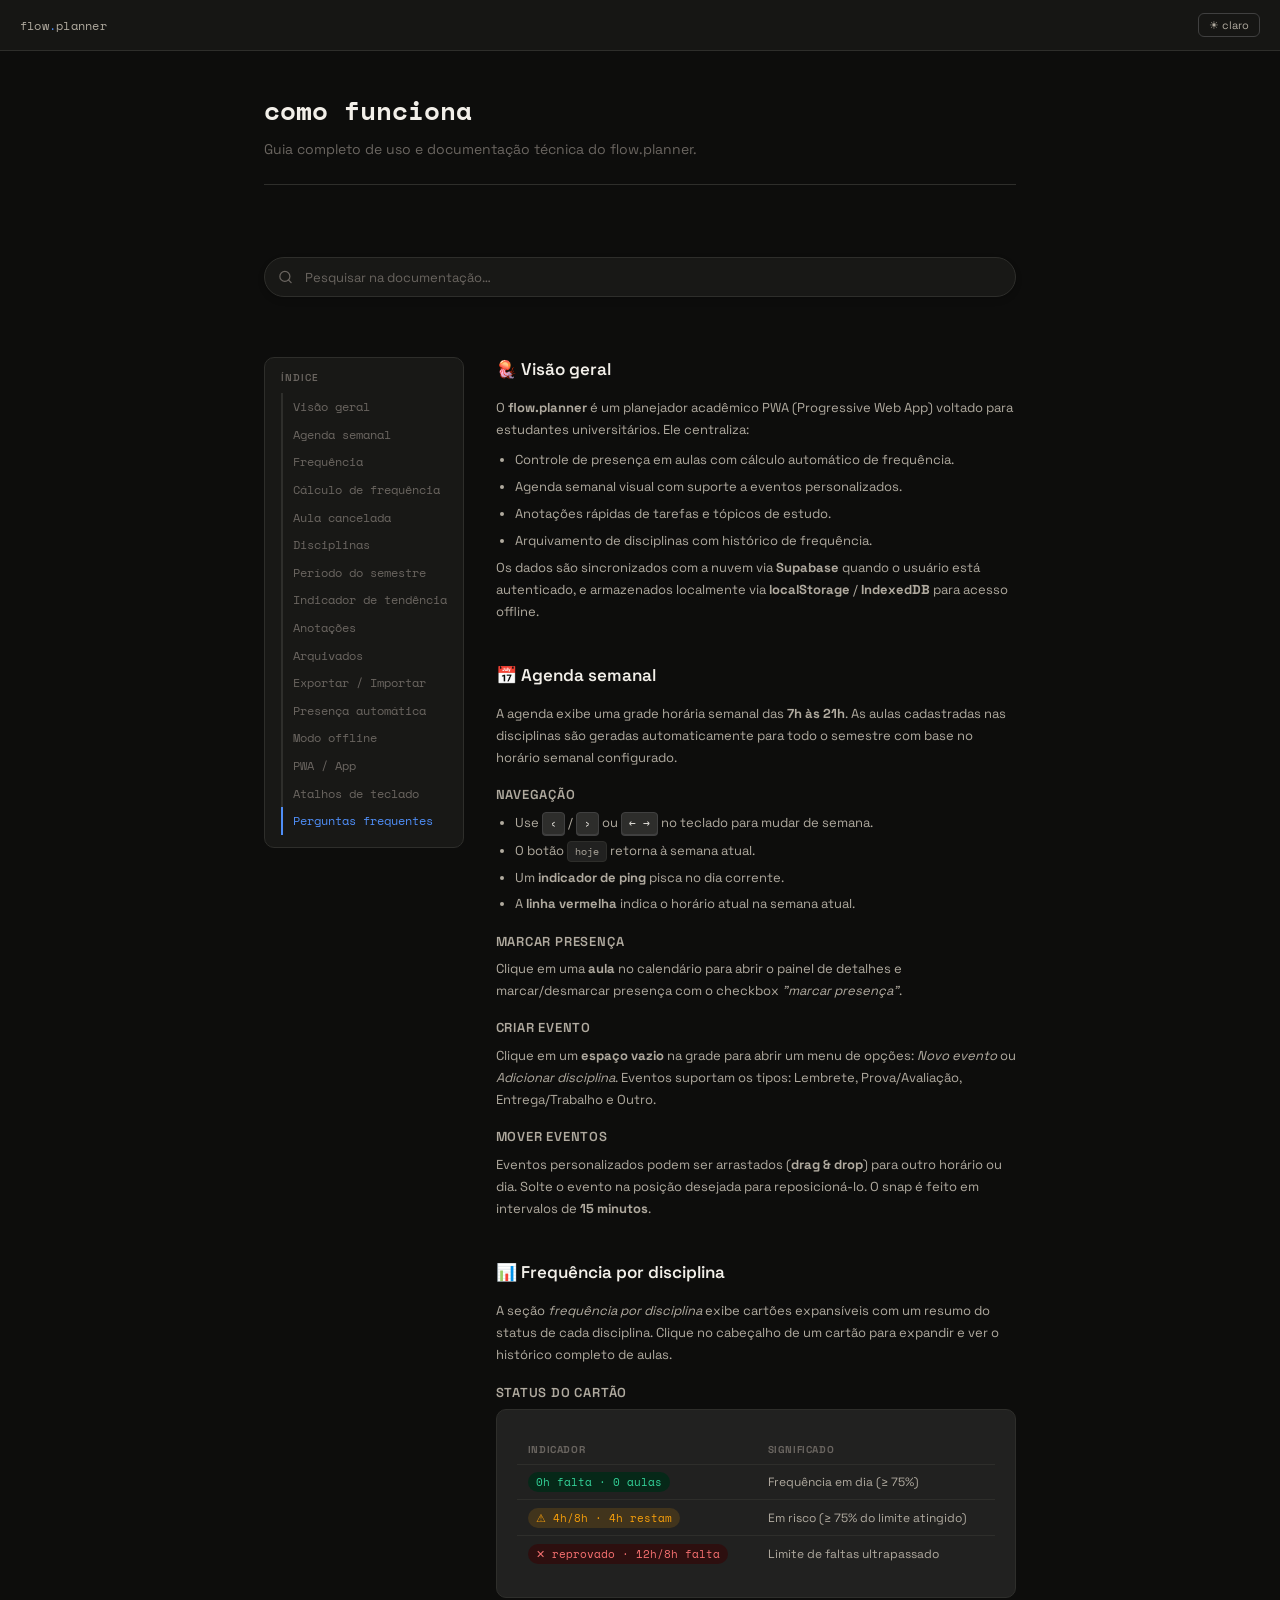
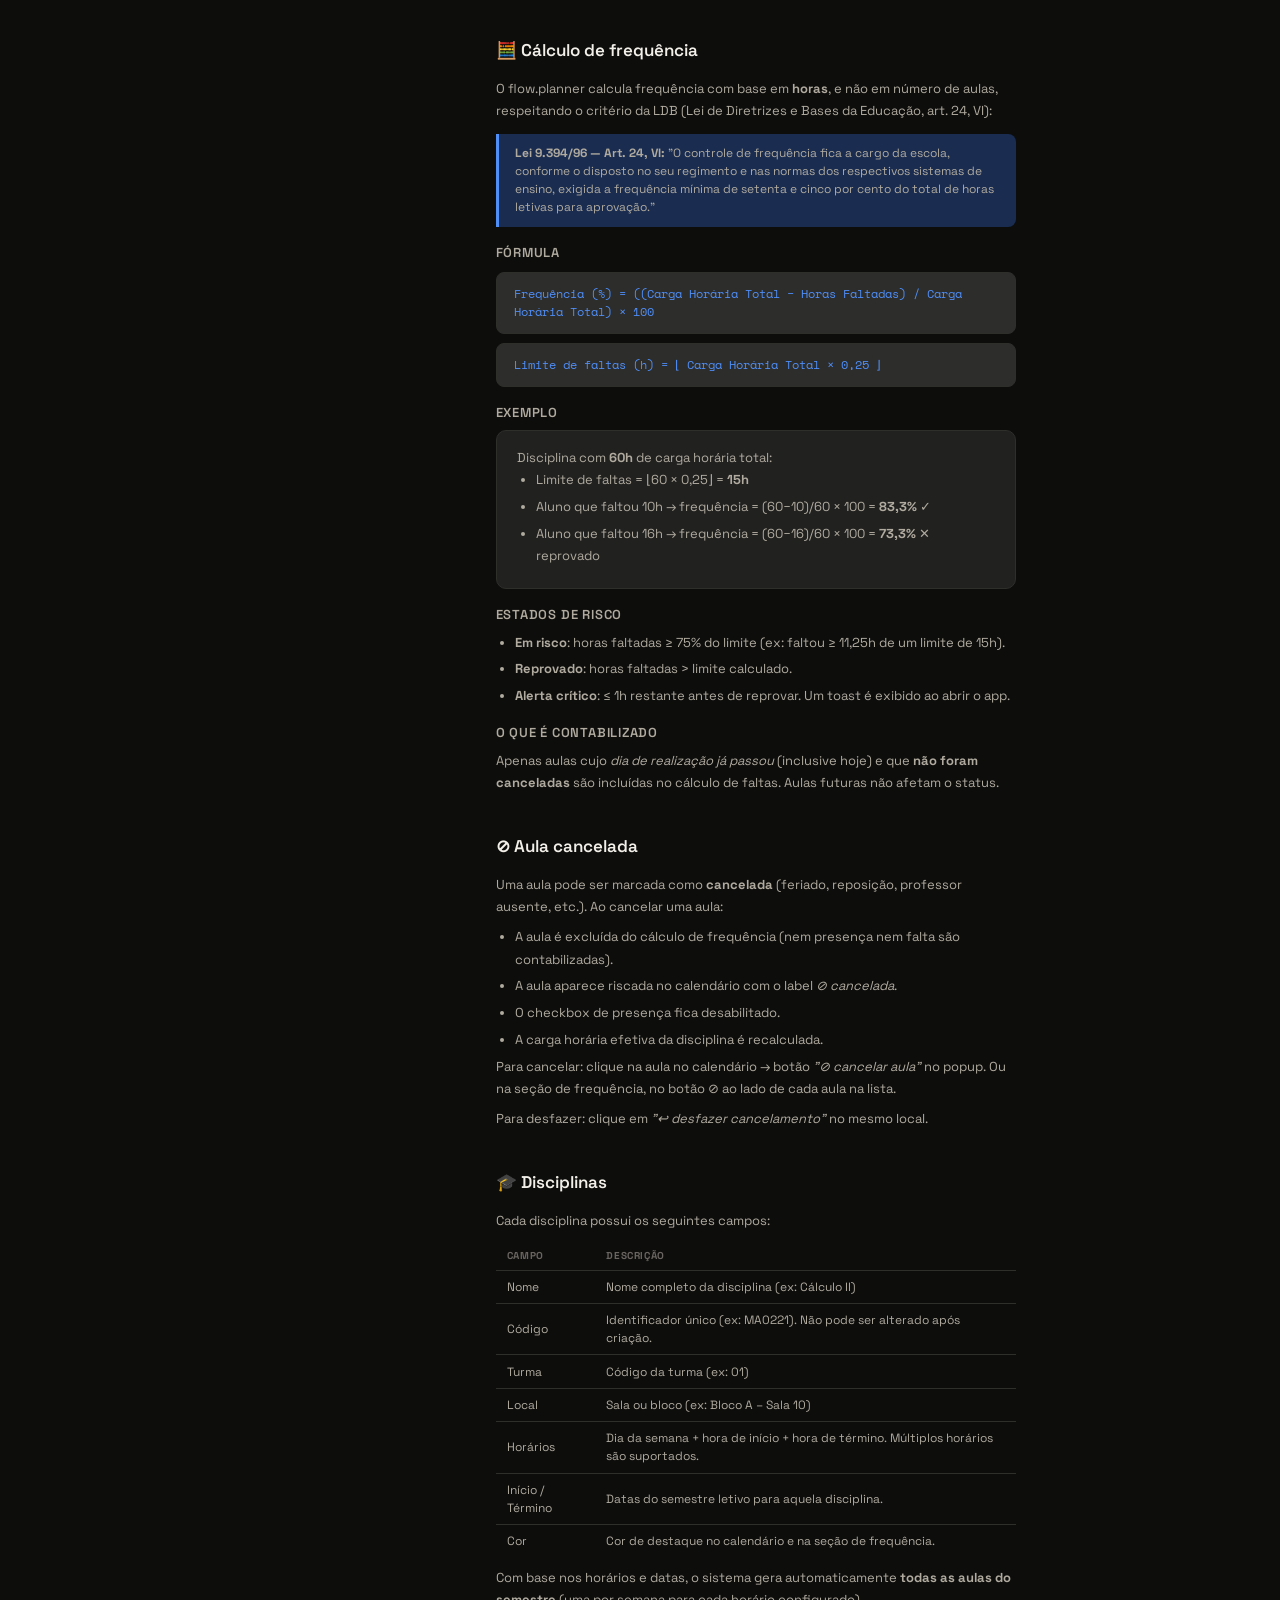
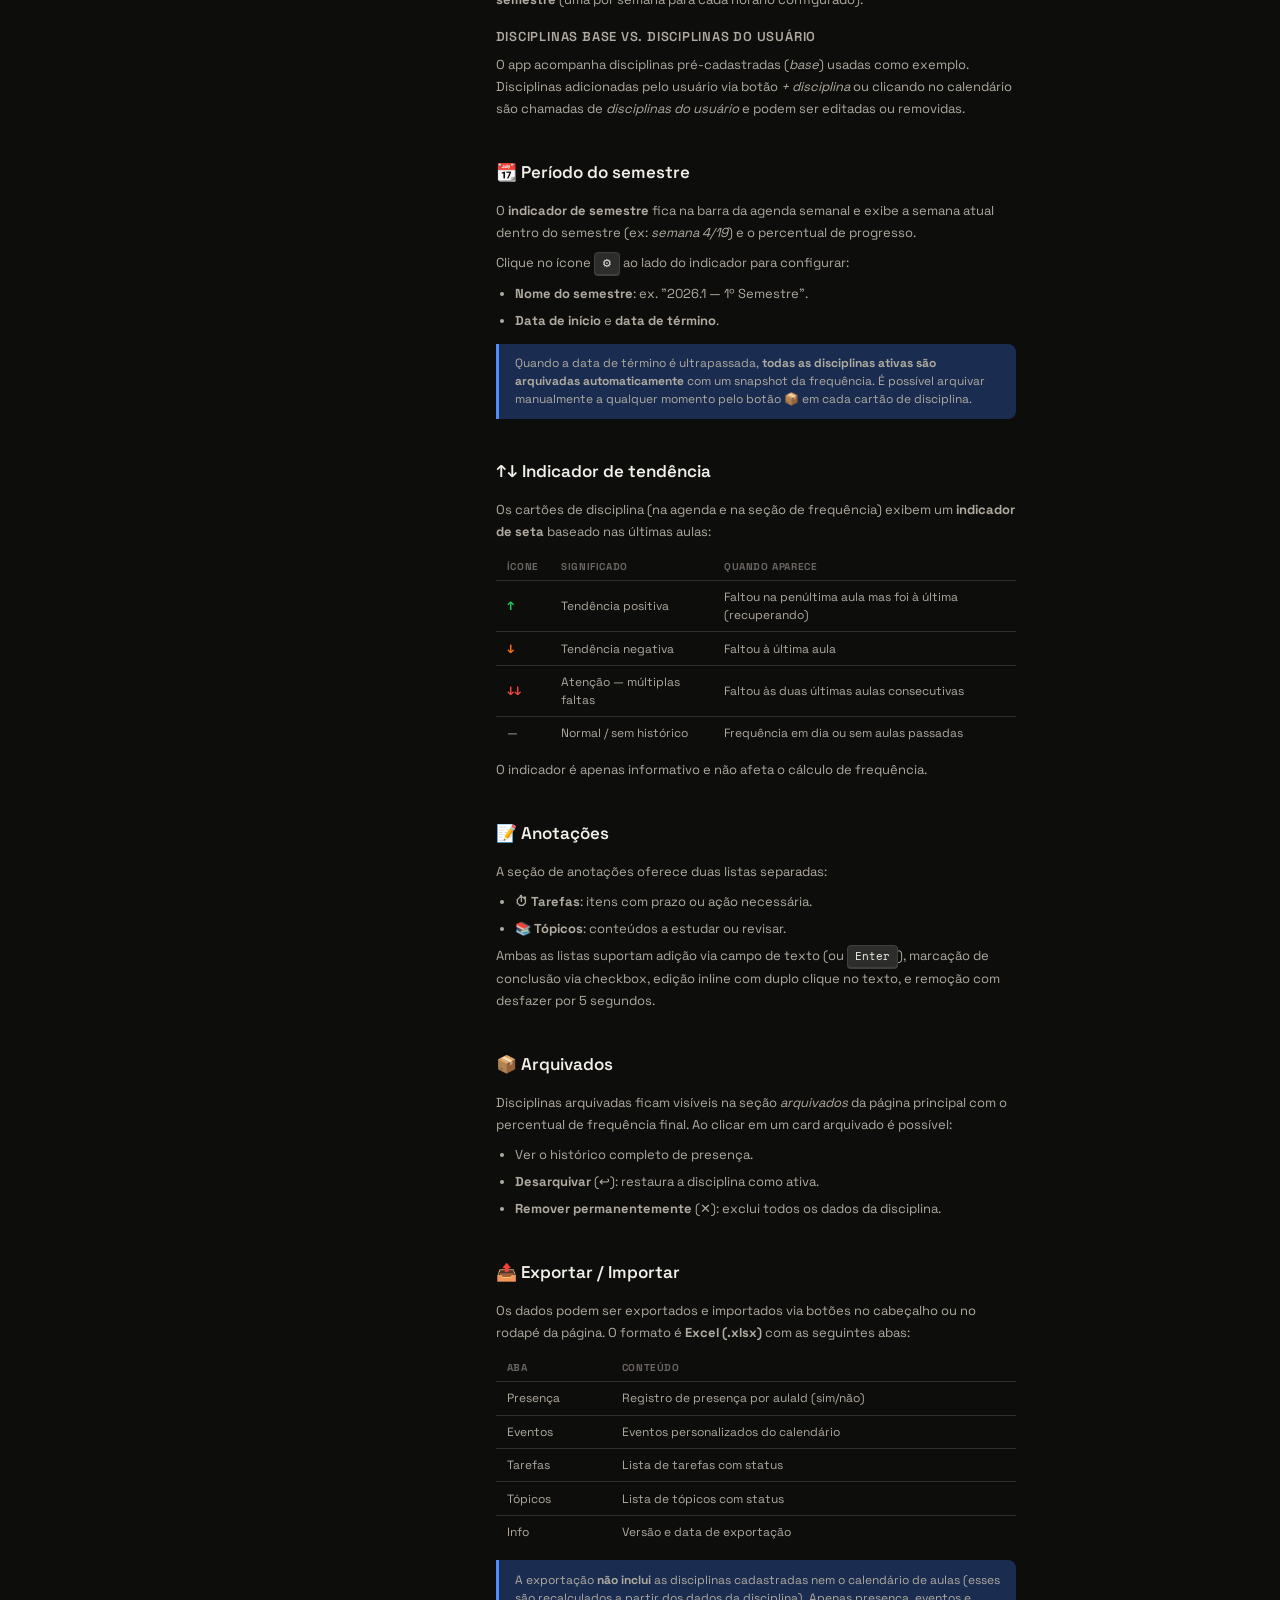
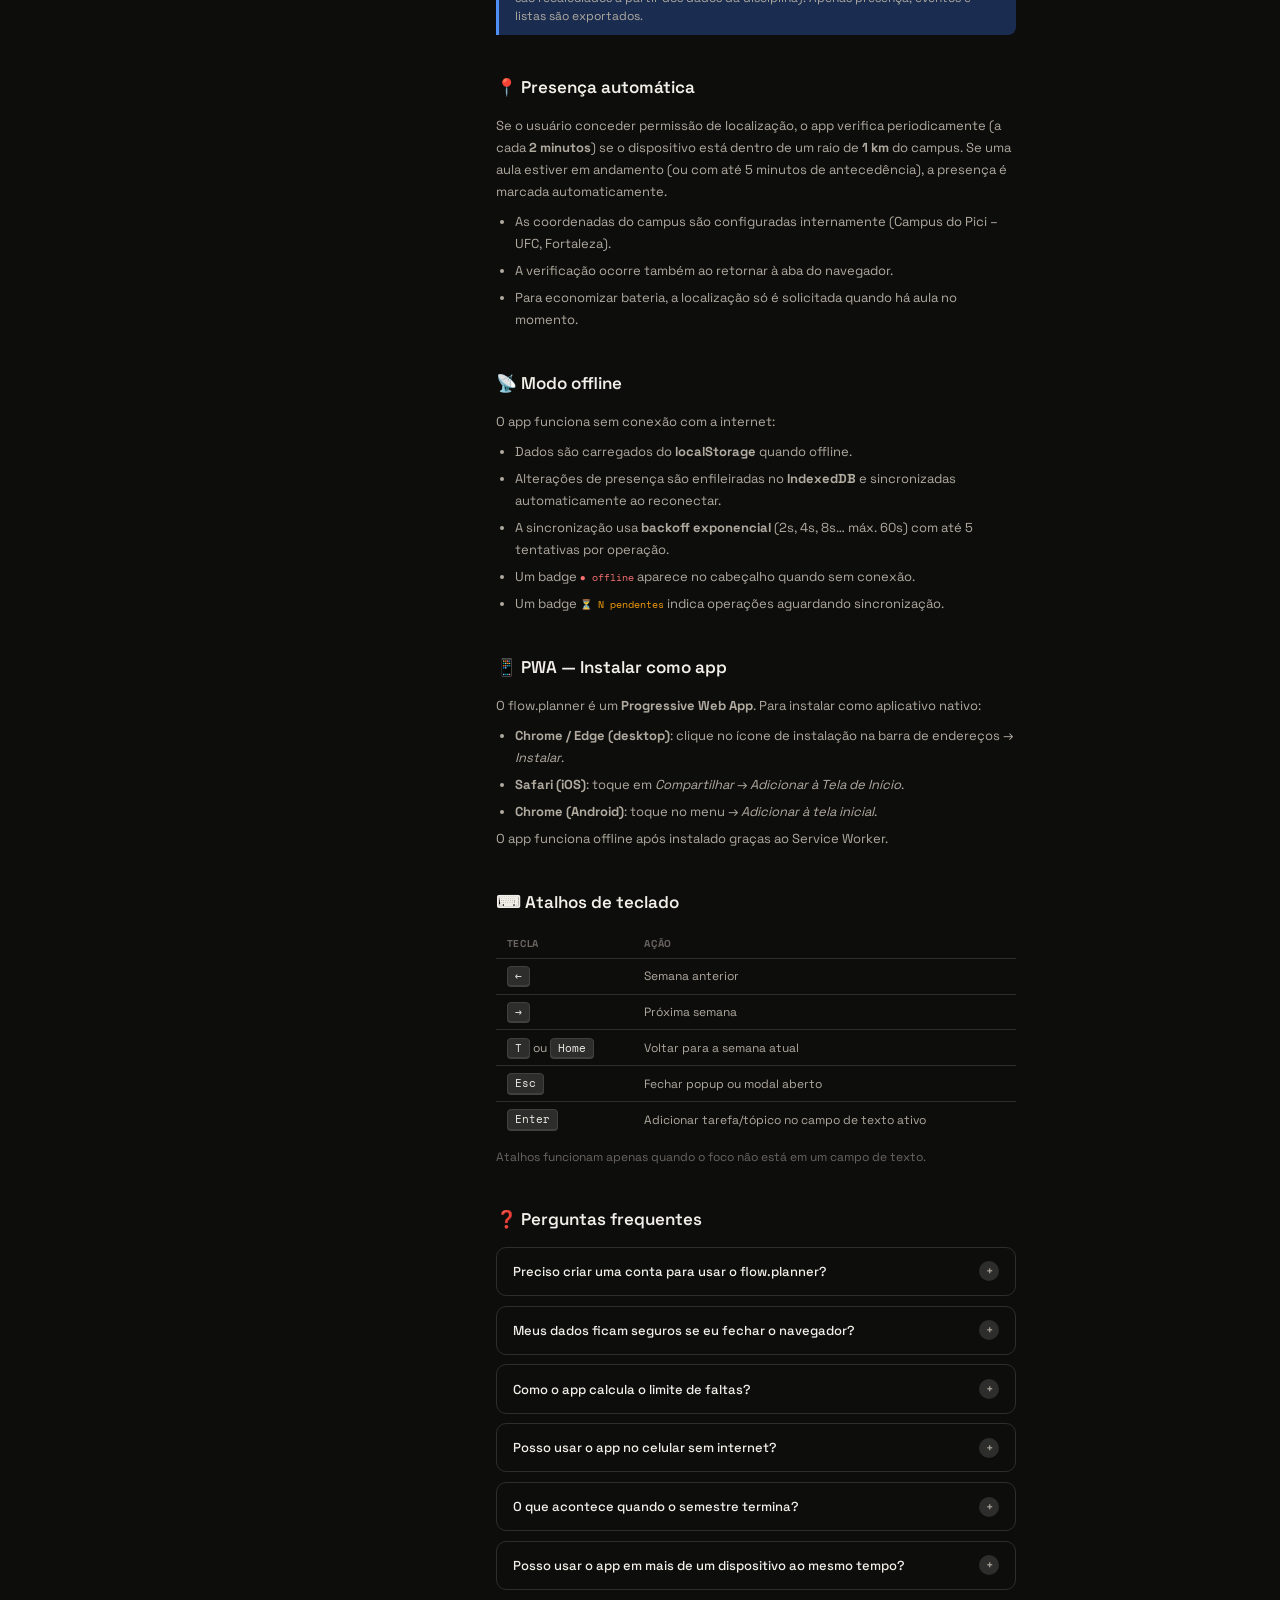
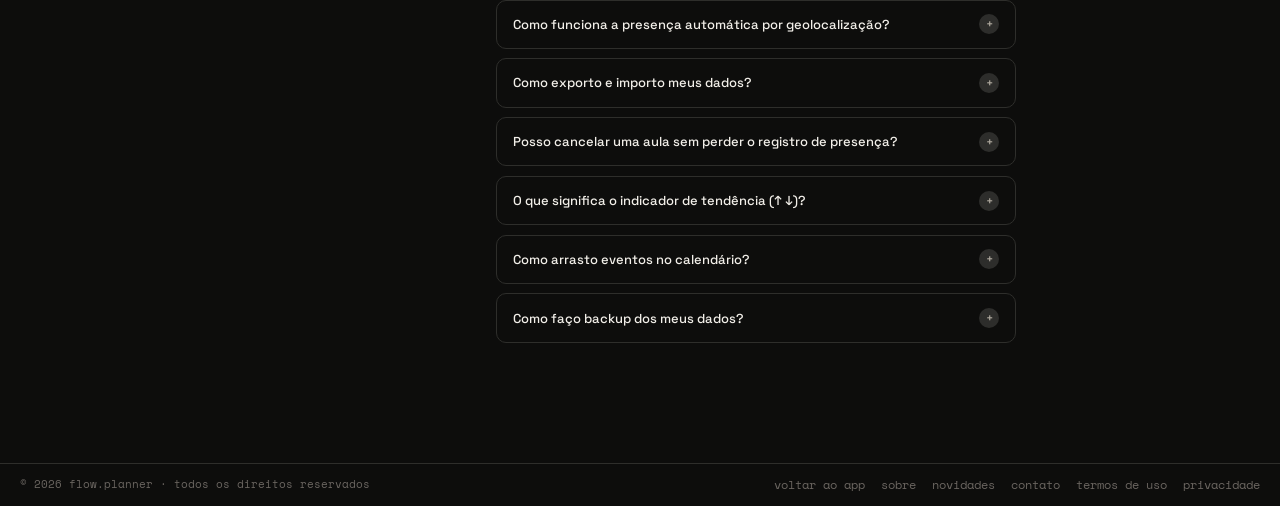
==== commit dd516907: "feat: add novidades page, news link on login card, and improve mobile footer Agent-Logs-Url: https:/" ====
--- a/como-funciona.html
+++ b/como-funciona.html
@@ -3,6 +3,7 @@
 <head>
 <meta charset="UTF-8">
 <meta name="viewport" content="width=device-width, initial-scale=1.0">
+<script src="https://js.sentry-cdn.com/d4fd822a23b289c483736a7b996e8d0f.min.js" crossorigin="anonymous"></script>
 <title>Como Funciona — flow.planner</title>
 <link rel="icon" href="favicon.svg" type="image/svg+xml">
 <link rel="icon" href="favicon.ico" type="image/x-icon">
@@ -567,6 +568,7 @@
   <nav class="fnav">
     <a href="index.html">voltar ao app</a>
     <a href="sobre.html">sobre</a>
+    <a href="novidades.html">novidades</a>
     <a href="contato.html">contato</a>
     <a href="termos.html">termos de uso</a>
     <a href="privacidade.html">privacidade</a>
--- a/assets/css/style.css
+++ b/assets/css/style.css
@@ -124,12 +124,26 @@
 .greeting {
   font-family: var(--sans); font-size: 12px; color: var(--text2);
   padding: 2px 10px; background: var(--surface2); border: 1px solid var(--border);
-  border-radius: 20px; white-space: nowrap; max-width: 200px; overflow: hidden;
-  text-overflow: ellipsis;
+  border-radius: 20px; white-space: nowrap; max-width: min(360px, calc(100% - 280px));
+  overflow: hidden; text-overflow: ellipsis;
   position: absolute; left: 50%; transform: translateX(-50%);
-  pointer-events: none;
-}
-@media (max-width: 600px) { .greeting { font-size: 10px; max-width: 160px; } }
+  cursor: pointer; transition: background .15s, border-color .15s, color .15s;
+  user-select: none;
+}
+.greeting:hover { background: var(--surface3); border-color: var(--accent); color: var(--accent); }
+.greeting:focus-visible { outline: 2px solid var(--accent); outline-offset: 2px; }
+@media (max-width: 640px) { .greeting { font-size: 10px; max-width: min(210px, calc(100% - 180px)); } }
+
+/* ─ AGENDA ACCORDION ─ */
+.st-toggle {
+  background: none; border: none; cursor: pointer; color: var(--text3);
+  font-size: 12px; padding: 0 2px; line-height: 1; transition: color .15s, transform .2s;
+  flex-shrink: 0;
+}
+.st-toggle:hover { color: var(--accent); }
+.st-toggle.collapsed { transform: rotate(-90deg); }
+.agenda-body { overflow: hidden; transition: max-height .35s ease, opacity .25s; max-height: 9999px; opacity: 1; }
+.agenda-body.collapsed { max-height: 0; opacity: 0; pointer-events: none; }
 
 /* ─ STAGGER FADE-IN ─ */
 @keyframes staggerFadeUp {
@@ -403,6 +417,11 @@
 .fnav { display: flex; gap: 1rem; flex-wrap: wrap; align-items: center; }
 .fnav a { font-family: var(--mono); font-size: 12px; color: var(--text3); text-decoration: none; transition: color .15s; }
 .fnav a:hover { color: var(--accent); }
+.fnav a[aria-current="page"] { color: var(--accent); }
+/* Login card news link */
+.login-news-link { text-align: center; margin-top: .65rem; }
+.login-news-link a { font-family: var(--mono); font-size: 12px; color: rgba(200,190,230,.65); text-decoration: none; transition: color .15s; }
+.login-news-link a:hover { color: rgba(200,190,230,.95); }
 
 /* ─ PÁGINAS INTERNAS ─ */
 .page-wrap { flex: 1; max-width: 800px; width: 100%; margin: 0 auto; padding: 2.5rem 1.5rem 5rem; }
@@ -1089,11 +1108,17 @@
   .guest-upgrade-actions { width: 100%; }
   .guest-upgrade-create, .guest-upgrade-dismiss { flex: 1; text-align: center; }
   /* Login page footer — compact on small phones */
-  body.login-page footer { padding: .45rem 1rem; }
-  body.login-page footer .fnav { display: none; }
+  body.login-page footer { padding: .45rem 1rem; flex-wrap: wrap; gap: .4rem; }
+  body.login-page footer .finfo { font-size: 10px; }
+  body.login-page footer .fnav { gap: .6rem; }
+  body.login-page footer .fnav a { font-size: 11px; }
   body.login-page { padding-bottom: 3.5rem; }
   /* Index footer — hide secondary nav links to reduce height */
   footer .fnav-secondary { display: none; }
+  /* General footer — stack on very small screens */
+  footer { padding: .6rem 1rem; gap: .35rem; }
+  .fnav { gap: .65rem; }
+  .fnav a { font-size: 11px; }
 }
 
 /* ─ GLASSMORPHISM BUTTONS (login.html) ─ */
@@ -1230,6 +1255,40 @@
 /* ─ ACCOUNT MODAL ─ */
 .modal-account { max-width: 420px; overflow-y: auto; max-height: calc(100vh - 2rem); }
 
+/* ─ DAY SUMMARY MODAL ─ */
+.modal-day-summary { max-width: 500px; width: 100%; overflow-y: auto; max-height: calc(100vh - 2rem); padding: 1.25rem 1.5rem 1.5rem; }
+.ds-header { text-align: center; padding: .5rem 0 1.1rem; border-bottom: 1px solid var(--border); margin-bottom: 1rem; }
+.ds-greeting { font-size: 18px; font-weight: 600; color: var(--text); margin-bottom: .3rem; }
+.ds-date { font-family: var(--mono); font-size: 11px; color: var(--text3); text-transform: capitalize; }
+.ds-section { margin-bottom: 1rem; }
+.ds-section-title { font-size: 10px; font-weight: 600; text-transform: uppercase; letter-spacing: .1em; color: var(--text3); margin-bottom: .5rem; display: flex; align-items: center; gap: .4rem; }
+.ds-section-title::after { content: ''; flex: 1; height: 1px; background: var(--border); }
+.ds-empty { font-size: 12px; color: var(--text3); padding: .25rem 0; }
+.ds-row { display: flex; align-items: center; gap: .6rem; padding: .35rem 0; }
+.ds-dot { width: 8px; height: 8px; border-radius: 50%; flex-shrink: 0; }
+.ds-ev-icon { font-size: 14px; flex-shrink: 0; width: 20px; text-align: center; }
+.ds-row-info { flex: 1; min-width: 0; }
+.ds-row-title { font-size: 13px; font-weight: 500; color: var(--text); display: block; white-space: nowrap; overflow: hidden; text-overflow: ellipsis; }
+.ds-row-meta { font-size: 11px; color: var(--text3); font-family: var(--mono); display: block; white-space: nowrap; overflow: hidden; text-overflow: ellipsis; }
+.ds-row-badges { display: flex; flex-direction: column; align-items: flex-end; gap: .2rem; flex-shrink: 0; }
+.ds-att-badge { font-size: 10px; font-weight: 600; padding: 1px 7px; border-radius: 20px; white-space: nowrap; }
+.ds-att-badge.ok   { background: var(--okb);      color: var(--ok); }
+.ds-att-badge.miss { background: var(--warnb);    color: var(--warn); }
+.ds-att-badge.warn { background: color-mix(in srgb, #f59e0b 15%, transparent); color: #b45309; border: 1px solid color-mix(in srgb, #f59e0b 35%, transparent); }
+.ds-att-badge.now  { background: var(--accent-bg); color: var(--accent); border: 1px solid color-mix(in srgb, var(--accent) 30%, transparent); }
+.ds-att-badge.soon { background: var(--surface2); color: var(--text2); border: 1px solid var(--border); }
+.ds-trend { font-size: 10px; font-weight: 600; white-space: nowrap; }
+.ds-trend.miss { color: var(--warn); }
+.ds-trend.warn { color: #b45309; }
+.ds-task-row { font-size: 12px; color: var(--text2); padding: .2rem 0 .2rem .5rem; white-space: nowrap; overflow: hidden; text-overflow: ellipsis; }
+.ds-metrics-grid { display: grid; grid-template-columns: 1fr 1fr; gap: .6rem; }
+.ds-metric { background: var(--surface2); border: 1px solid var(--border); border-radius: 8px; padding: .6rem .8rem; display: flex; flex-direction: column; gap: .15rem; }
+.ds-metric-val { font-size: 18px; font-weight: 700; color: var(--text); font-family: var(--mono); }
+.ds-metric-lbl { font-size: 10px; color: var(--text3); }
+.ds-metric-val.ok-text   { color: var(--ok); }
+.ds-metric-val.miss-text { color: var(--warn); }
+.ds-metric-val.warn-text { color: #b45309; }
+
 /* Avatar + user info row */
 .acc-user-row {
   display: flex; align-items: center; gap: .9rem;
@@ -1309,8 +1368,25 @@
 .acc-action-btn.danger:hover { background: var(--warnb); border-color: var(--warn); }
 body.dark .acc-action-btn { border-color: var(--border2); }
 body.dark .acc-action-btn:hover { background: var(--surface3); }
+.acc-sync-meta { font-size: 11px; color: var(--text3); margin-top: -.2rem; margin-bottom: .4rem; padding-left: 2px; min-height: .8rem; }
+.acc-sync-meta.warn { color: var(--warn); }
+.acc-campus-sub { font-size: 10px; color: var(--text3); }
+.acc-campus-layout { display: flex; flex-direction: column; gap: .1rem; }
+.modal-export-prompt { font-size: 13px; color: var(--text2); margin-bottom: .85rem; }
+
+/* Semester progress bar inside account modal */
+.acc-sem-prog { padding: .2rem .5rem .5rem; margin-top: -.35rem; }
+.acc-sem-bar { height: 3px; background: var(--border); border-radius: 2px; overflow: hidden; }
+.acc-sem-fill { height: 100%; background: var(--accent); border-radius: 2px; transition: width .4s; }
 
 /* Danger zone */
+.acc-danger-zone {
+  background: color-mix(in srgb, var(--warn) 5%, transparent);
+  border: 1px solid color-mix(in srgb, var(--warn) 18%, transparent);
+  border-radius: 8px;
+  padding: .85rem .75rem .6rem !important;
+  margin-top: .5rem;
+}
 .acc-danger-zone .acc-section-title { color: var(--warn); }
 
 /* ─ SPLASH SCREEN — PS5 style ─ */
@@ -1450,3 +1526,12 @@
     padding-bottom: calc(5rem + env(safe-area-inset-bottom));
   }
 }
+
+/* ─ FOOTER MOBILE EXTRA SMALL (≤360px) ─ */
+@media (max-width: 360px) {
+  footer { flex-direction: column; align-items: flex-start; gap: .5rem; }
+  .finfo { order: 2; }
+  .fnav  { order: 1; gap: .5rem; }
+  .fnav a { font-size: 11px; }
+  body.login-page footer { flex-direction: row; align-items: center; }
+}
